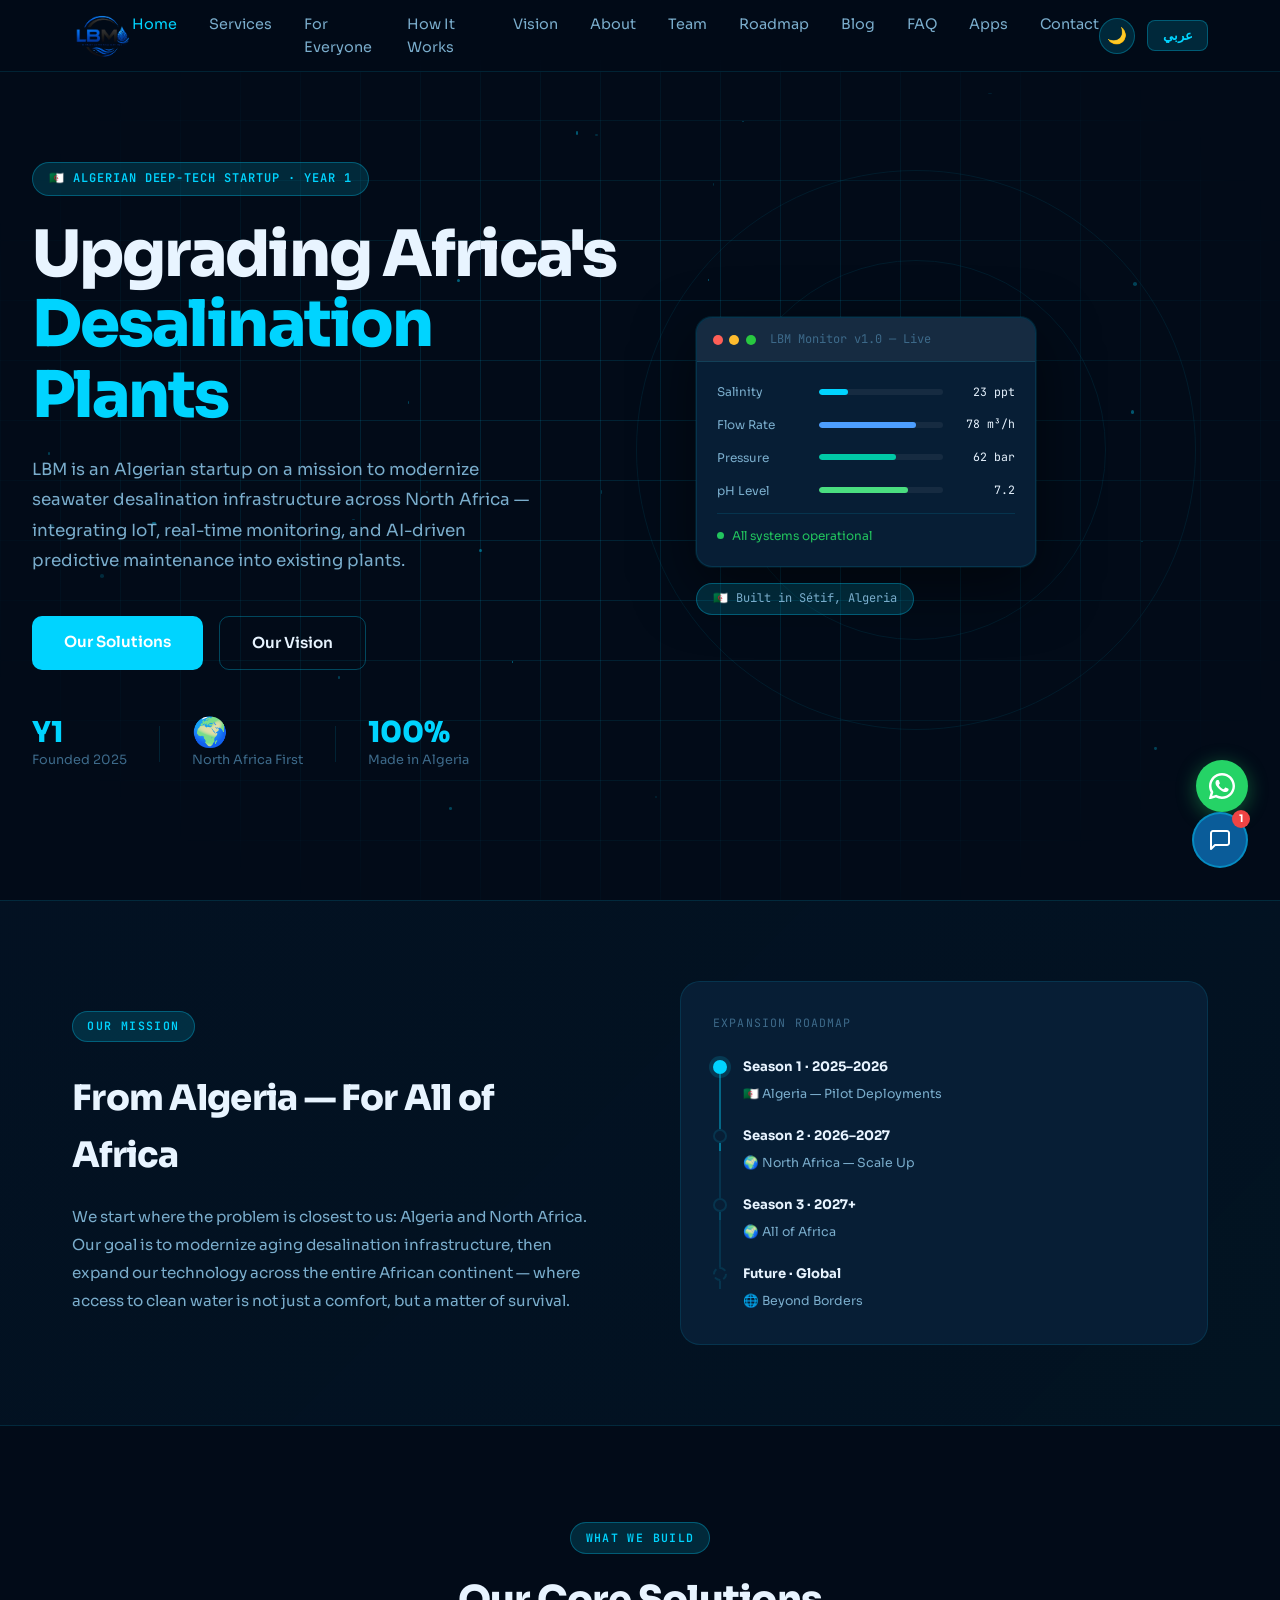
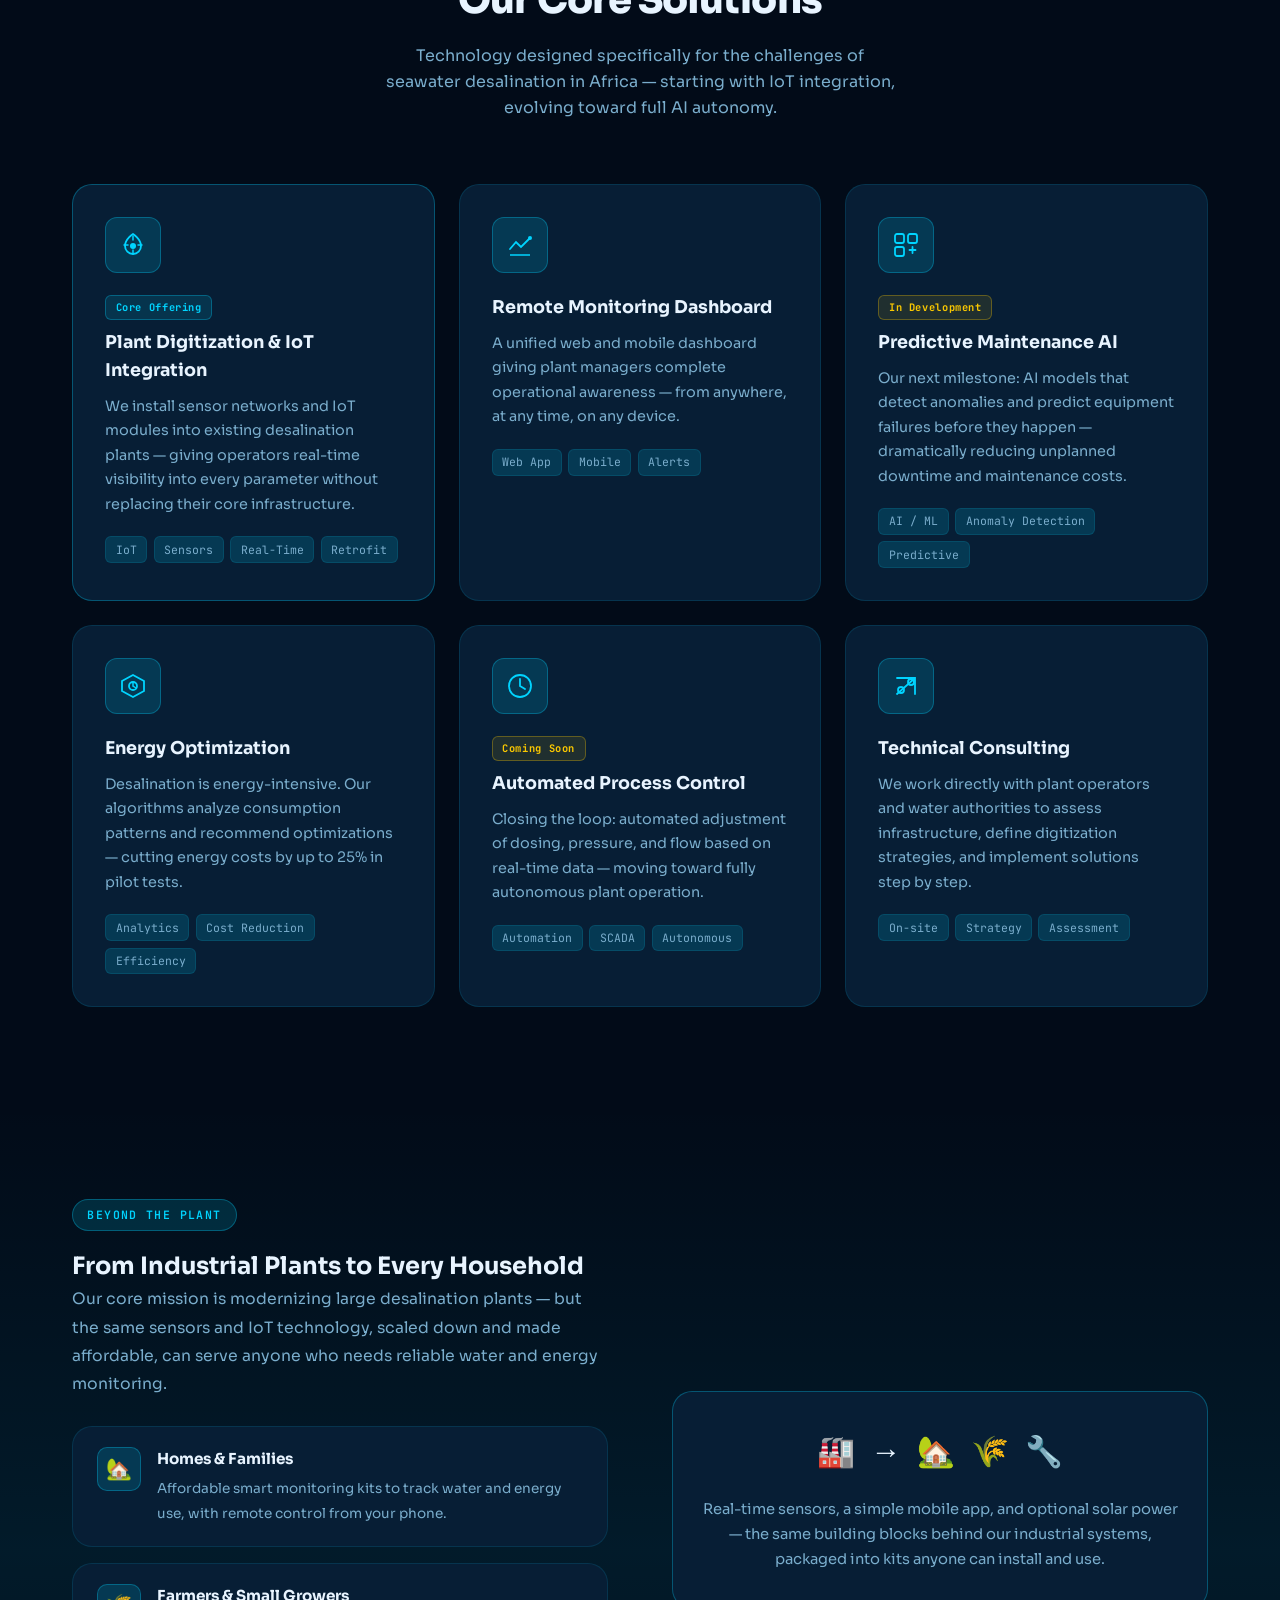
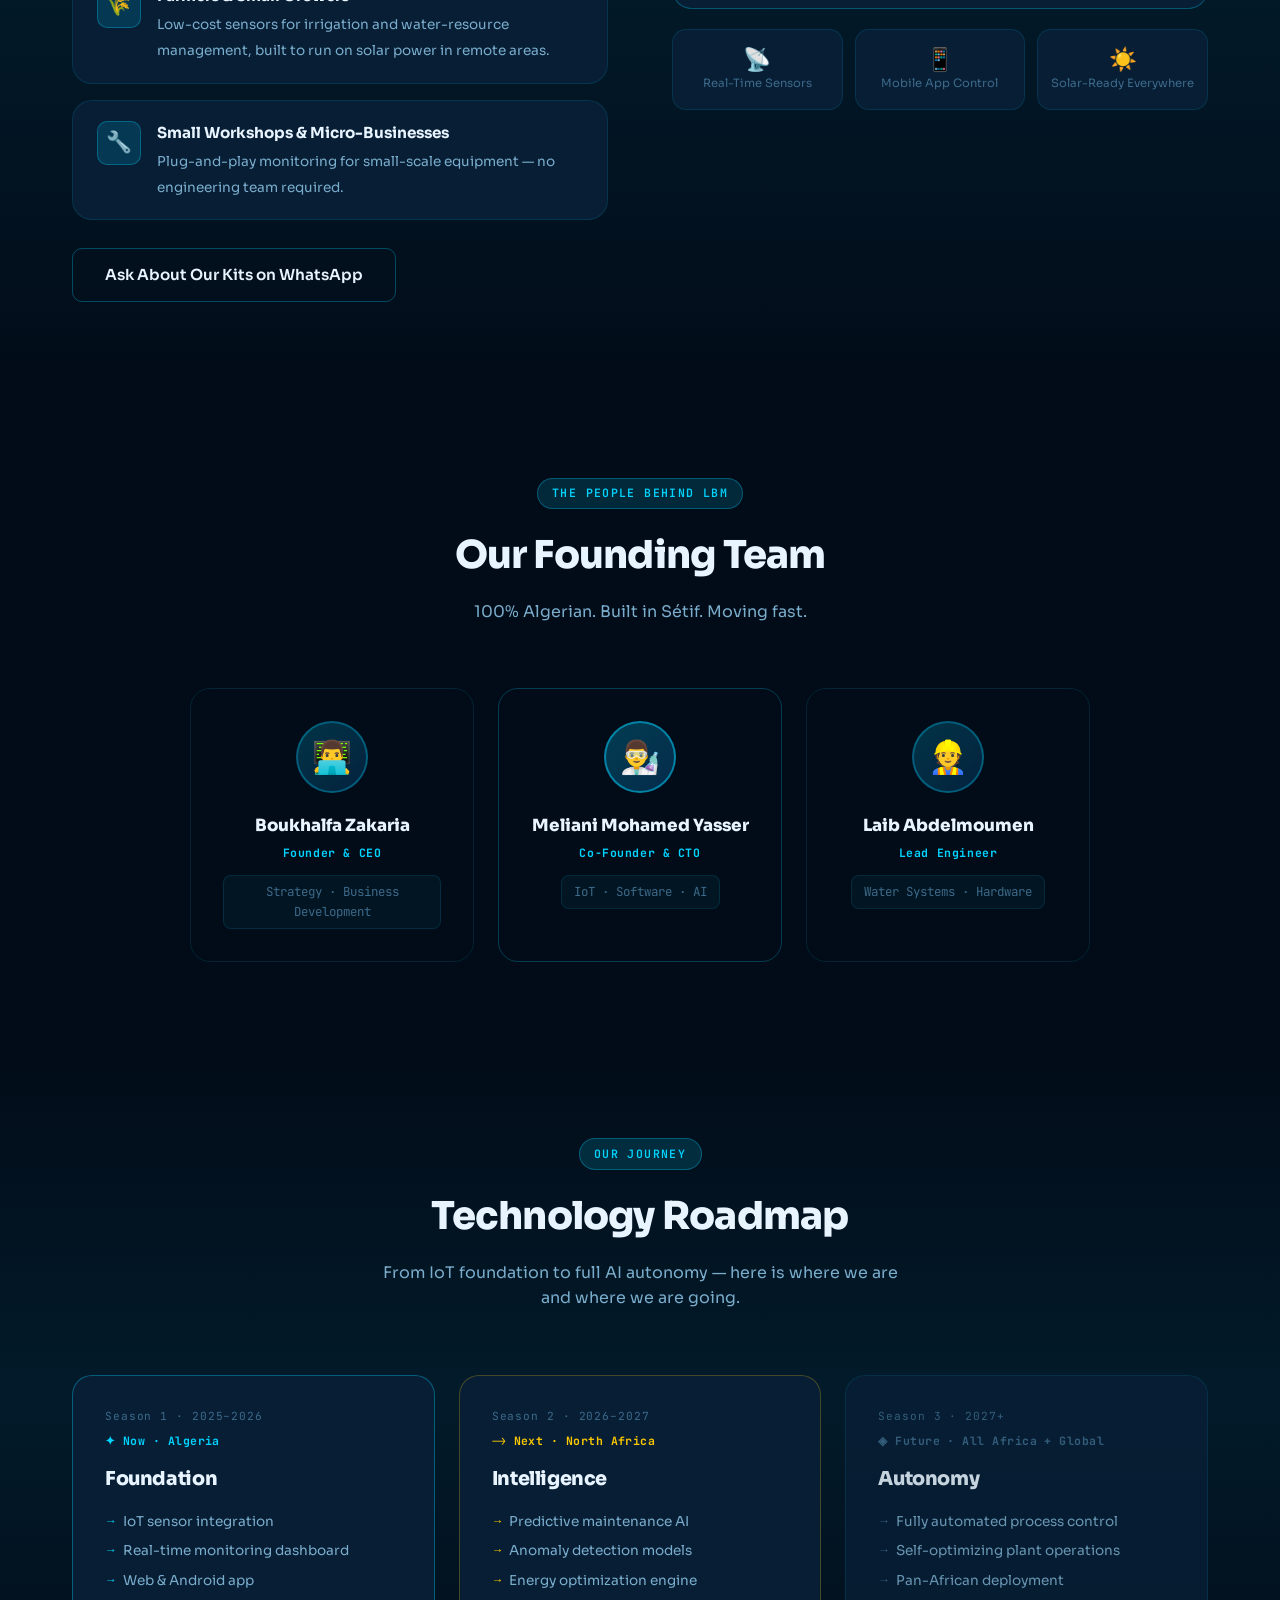
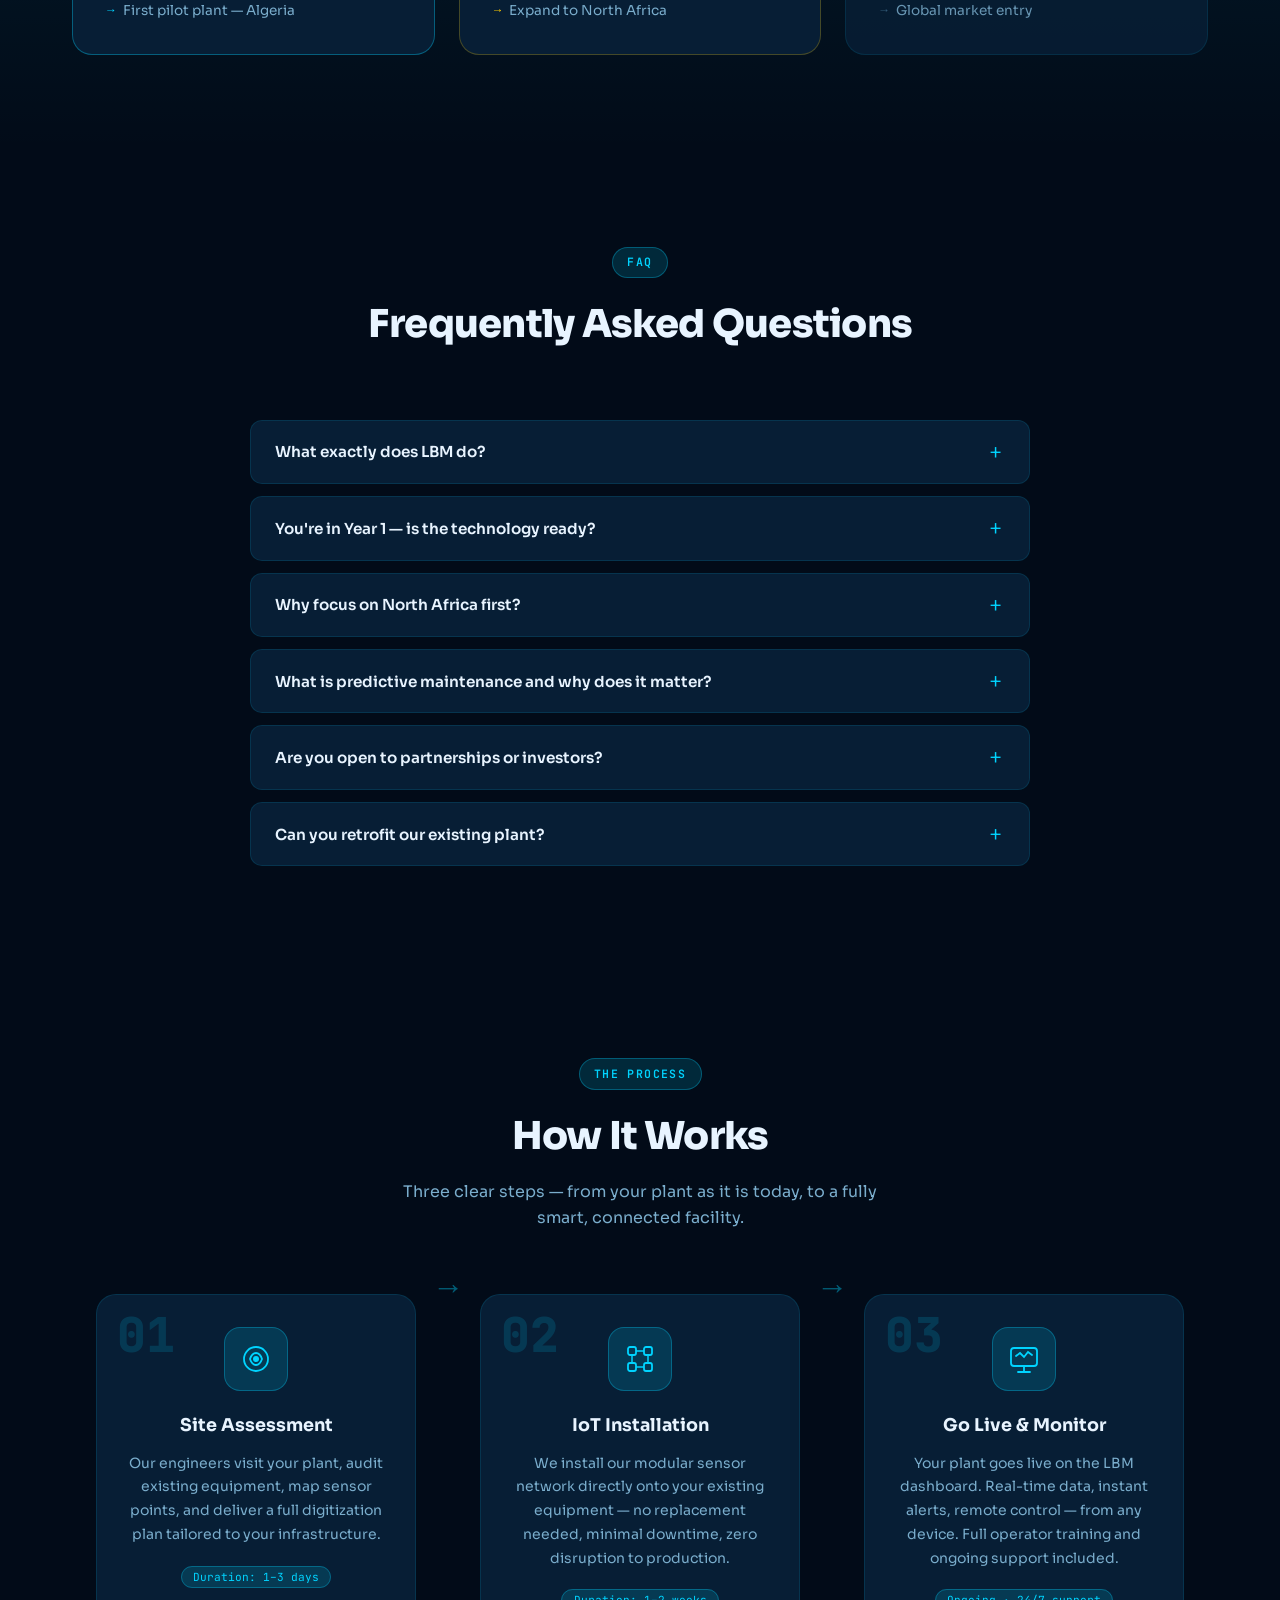
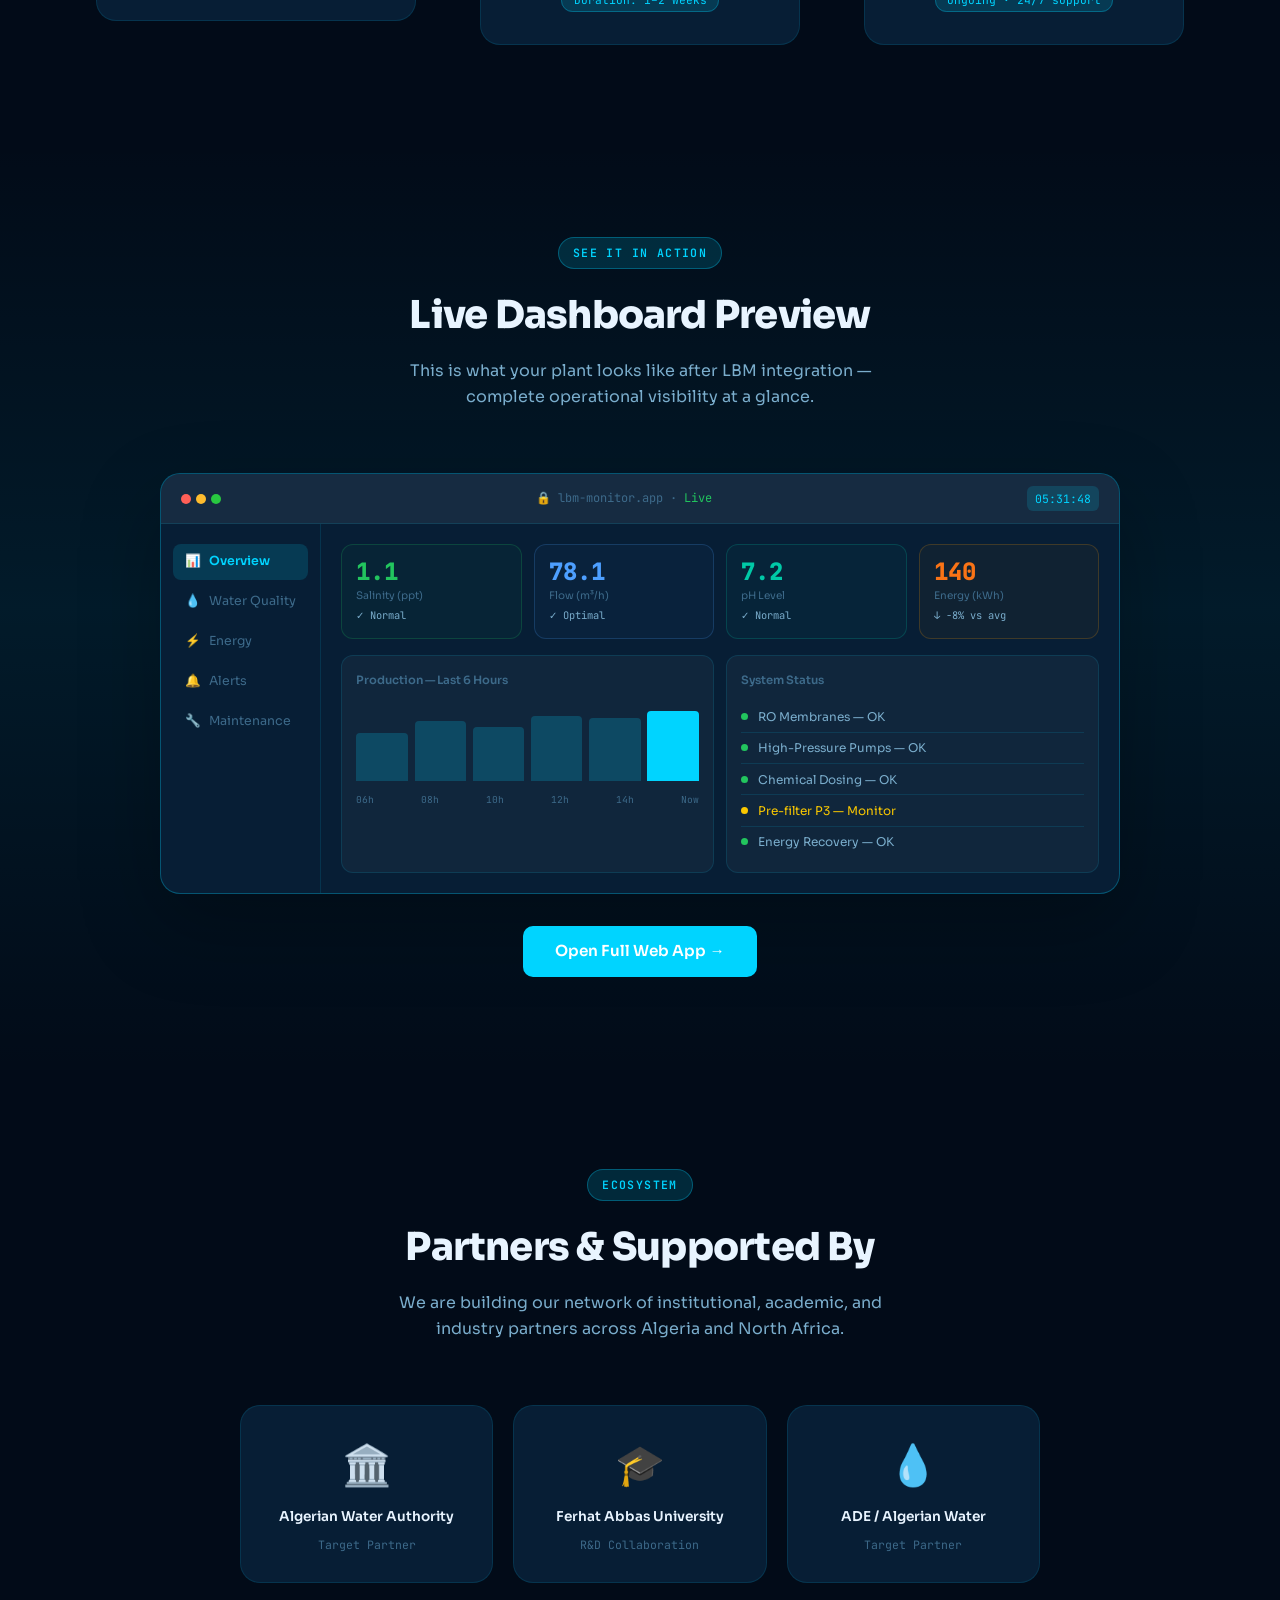
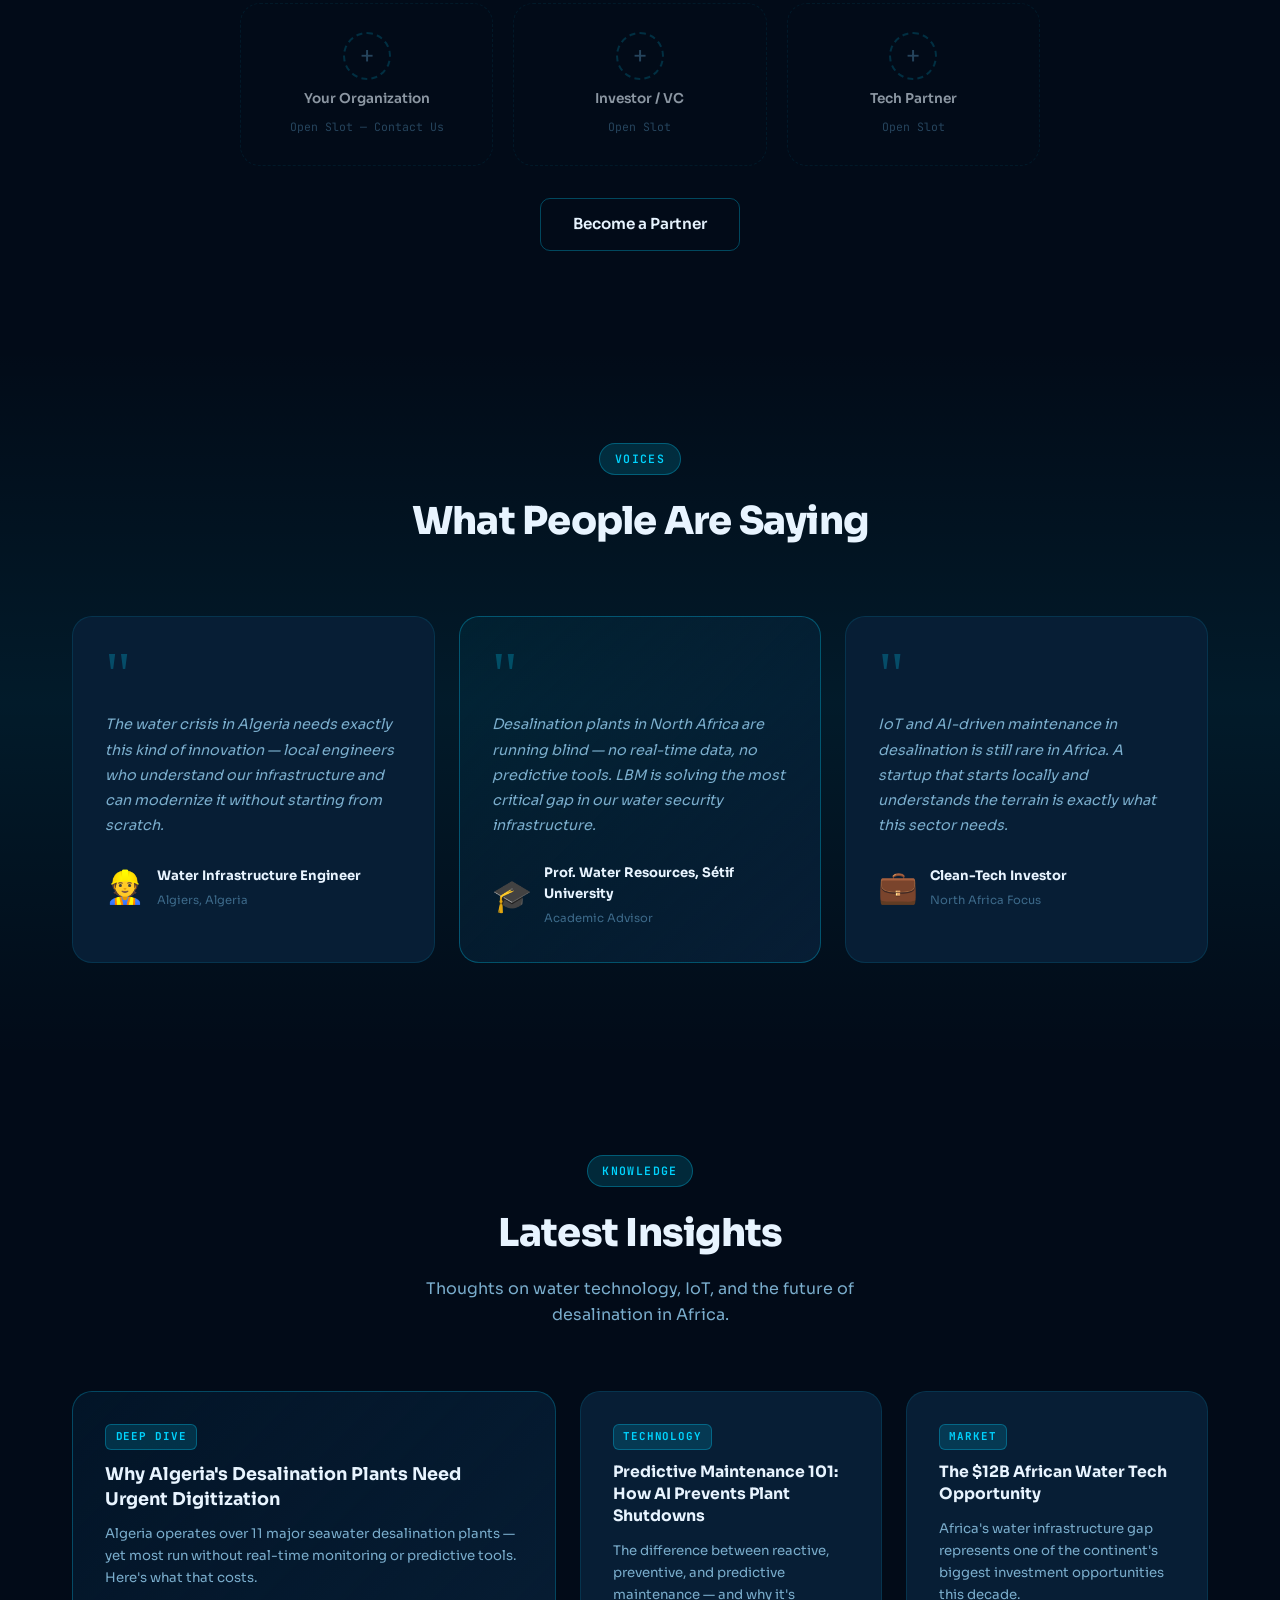
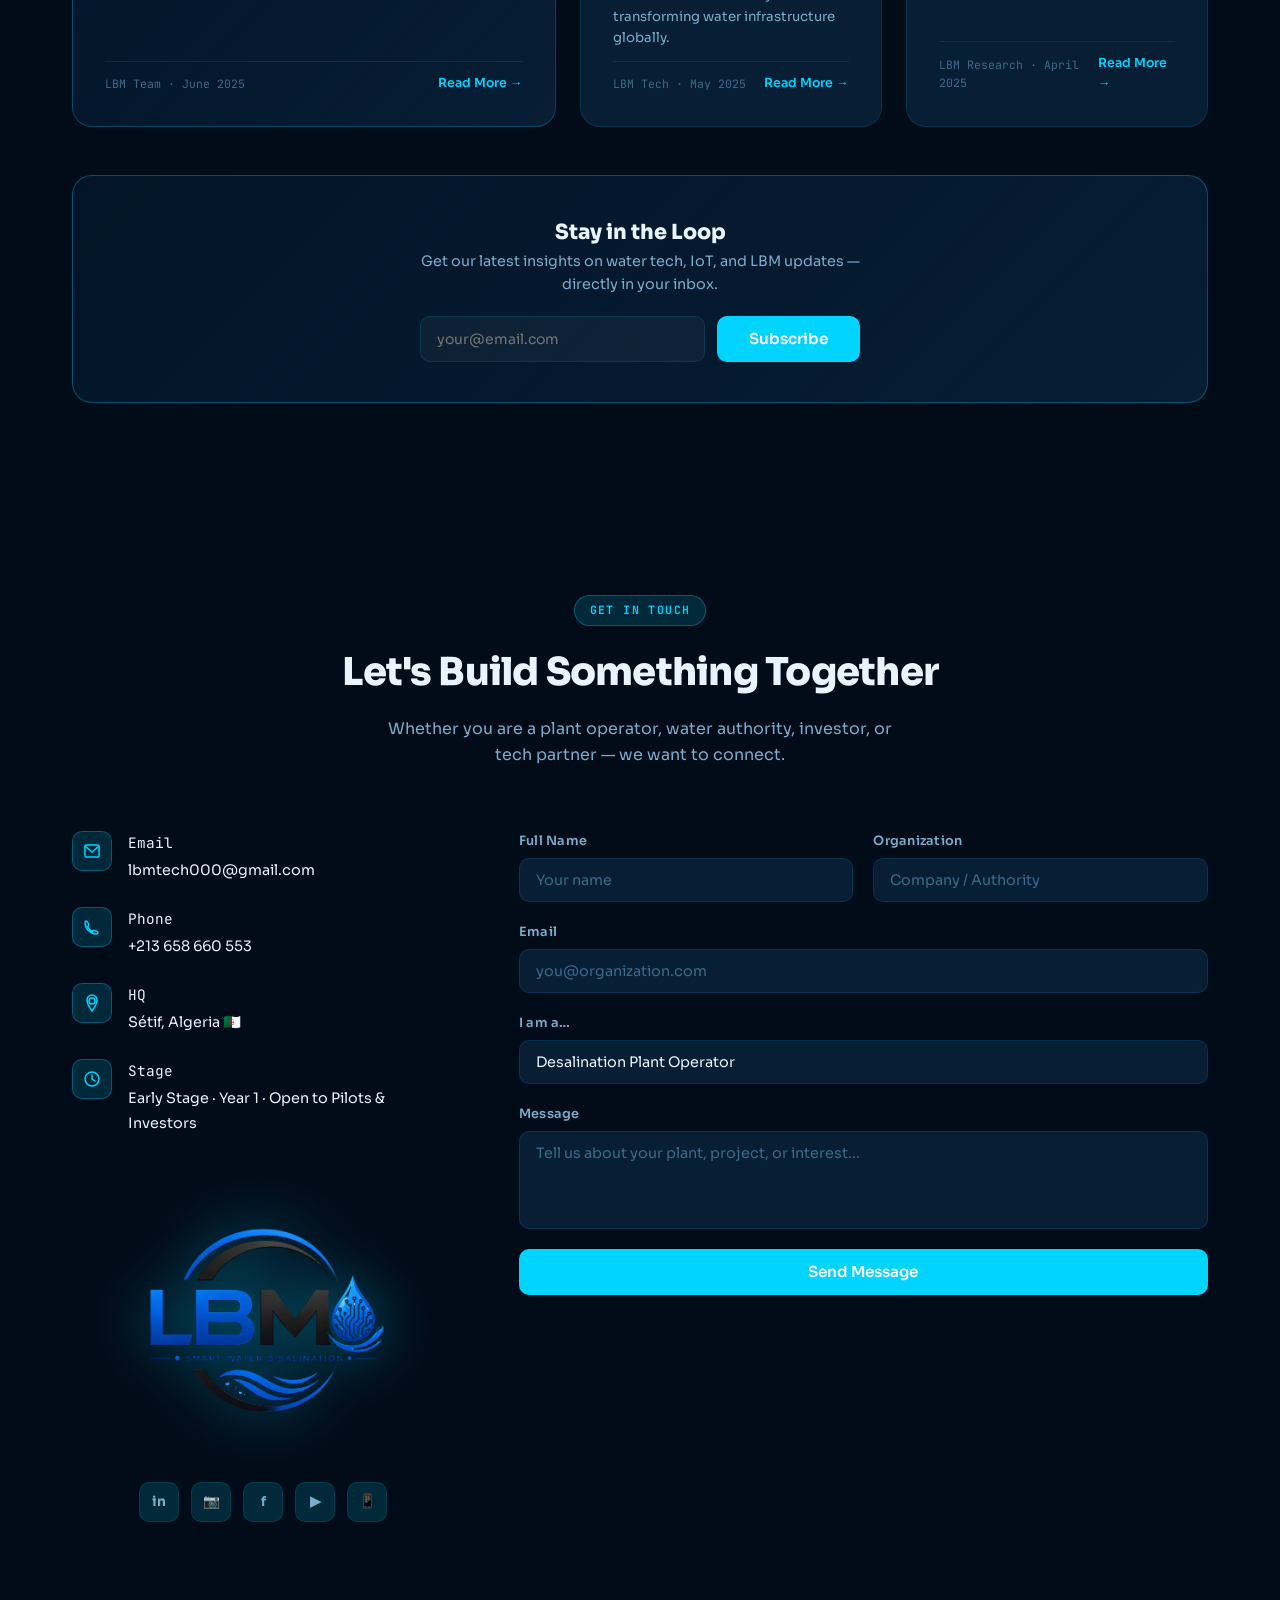
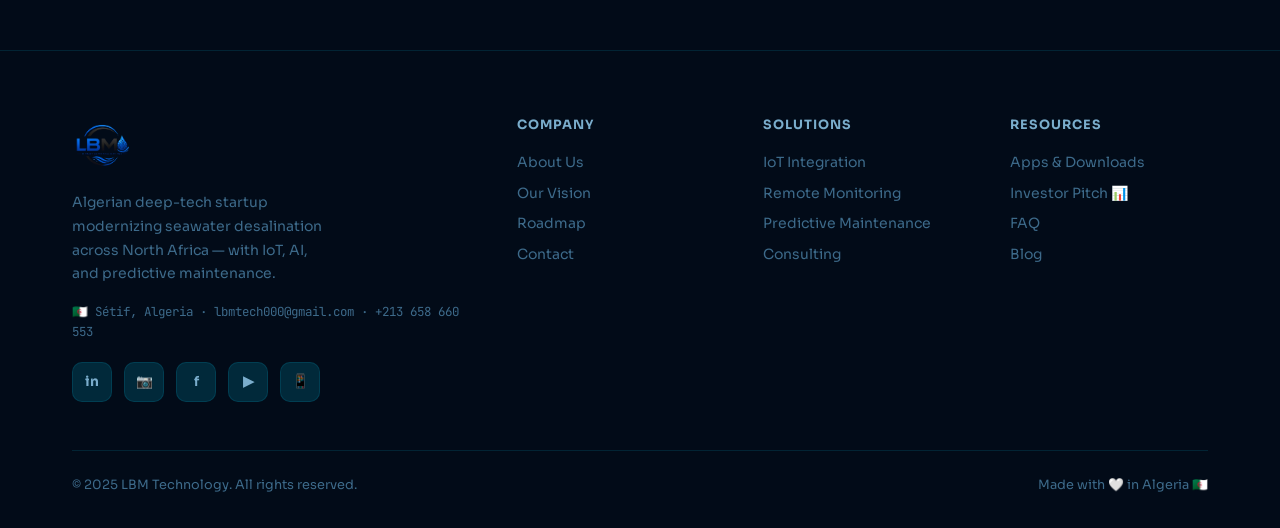
==== index.html @ e987ed6e "Add files via upload" ====
<!DOCTYPE html>
<html lang="en" dir="ltr">
<head>
  <meta charset="UTF-8">
  <meta name="viewport" content="width=device-width, initial-scale=1.0">
  <meta name="description" content="LBM — Algerian deep-tech startup modernizing seawater desalination plants across North Africa with IoT, AI and predictive maintenance technology.">
  <meta name="keywords" content="LBM, IoT, desalination, Algeria, startup, تحلية المياه, جزائر, إنترنت الأشياء, صيانة تنبؤية, أفريقيا الشمالية">
  <meta name="robots" content="index, follow">
  <meta property="og:title" content="LBM — Smart Desalination Technology · Algeria">
  <meta property="og:description" content="Algerian startup modernizing seawater desalination with IoT & AI. Targeting North Africa and beyond.">
  <meta property="og:type" content="website">
  <meta property="og:image" content="https://lbm-tech-website.netlify.app/logo_lbm.png">
  <meta property="og:image:width" content="1200">
  <meta property="og:image:height" content="630">
  <meta property="og:image:alt" content="LBM Smart Water Desalination Logo">
  <meta property="og:url" content="https://lbm-tech-website.netlify.app/">
  <meta property="og:site_name" content="LBM Technology">
  <meta name="twitter:card" content="summary_large_image">
  <meta name="twitter:title" content="LBM — Smart Desalination Technology · Algeria">
  <meta name="twitter:description" content="Algerian startup modernizing seawater desalination with IoT & AI. Targeting North Africa and beyond.">
  <meta name="twitter:image" content="https://lbm-tech-website.netlify.app/logo_lbm.png">
  <title>LBM — Smart Desalination · Made in Algeria 🇩🇿</title>
  <link rel="icon" type="image/png" href="logo_lbm.png">
  <link rel="shortcut icon" type="image/png" href="logo_lbm.png">
  <link rel="apple-touch-icon" href="logo_lbm.png">
  <link rel="preconnect" href="https://fonts.googleapis.com">
  <link rel="preconnect" href="https://fonts.gstatic.com" crossorigin>
  <link href="https://fonts.googleapis.com/css2?family=Sora:wght@300;400;600;700;800&family=Noto+Sans+Arabic:wght@300;400;600;700&family=JetBrains+Mono:wght@400;600&display=swap" rel="stylesheet">
  <link rel="stylesheet" href="style.css">
  <!-- Google Analytics — Replace G-XXXXXXXXXX with your real Measurement ID from analytics.google.com -->
  <script async src="https://www.googletagmanager.com/gtag/js?id=G-XXXXXXXXXX"></script>
  <script>
    window.dataLayer = window.dataLayer || [];
    function gtag(){dataLayer.push(arguments);}
    gtag('js', new Date());
    gtag('config', 'G-XXXXXXXXXX');
  </script>
</head>
<body>

<!-- NAVBAR -->
<nav class="navbar" id="navbar">
  <div class="nav-container">
    <a href="#home" class="nav-logo">
      <img src="logo_lbm.png" alt="LBM Logo" class="nav-logo-img">
    </a>
    <div class="nav-links" id="navLinks">
      <a href="#home"        data-en="Home"      data-ar="الرئيسية">Home</a>
      <a href="#services"   data-en="Services"   data-ar="خدماتنا">Services</a>
      <a href="#for-everyone" data-en="For Everyone" data-ar="للجميع">For Everyone</a>
      <a href="#how"        data-en="How It Works" data-ar="كيف نعمل">How It Works</a>
      <a href="#vision"     data-en="Vision"     data-ar="رؤيتنا">Vision</a>
      <a href="#about"      data-en="About"      data-ar="عنّا">About</a>
      <a href="#team"       data-en="Team"       data-ar="الفريق">Team</a>
      <a href="#roadmap"    data-en="Roadmap"    data-ar="خارطة الطريق">Roadmap</a>
      <a href="#blog"       data-en="Blog"       data-ar="المدونة">Blog</a>
      <a href="#faq"        data-en="FAQ"        data-ar="الأسئلة الشائعة">FAQ</a>
      <a href="downloads.html" data-en="Apps"   data-ar="التطبيقات">Apps</a>
      <a href="#contact"    data-en="Contact"    data-ar="تواصل معنا">Contact</a>
    </div>
    <div class="nav-actions">
      <button class="theme-toggle" id="themeToggle" onclick="toggleTheme()" aria-label="Toggle theme">🌙</button>
      <button class="lang-toggle"  id="langToggle"  onclick="toggleLang()">عربي</button>
      <button class="menu-btn"     id="menuBtn"     onclick="toggleMenu()">
        <span></span><span></span><span></span>
      </button>
    </div>
  </div>
</nav>

<!-- HERO -->
<section class="hero" id="home">
  <div class="hero-bg">
    <div class="grid-overlay"></div>
    <div class="water-rings">
      <div class="ring ring-1"></div>
      <div class="ring ring-2"></div>
      <div class="ring ring-3"></div>
    </div>
    <div class="particles" id="particles"></div>
  </div>

  <div class="hero-content">
    <div class="hero-badge" data-en="🇩🇿 Algerian Deep-Tech Startup · Year 1" data-ar="🇩🇿 ستارت آب جزائري عميق التقنية · السنة الأولى">🇩🇿 Algerian Deep-Tech Startup · Year 1</div>
    <h1 class="hero-title">
      <span class="line line-1" data-en="Upgrading Africa's" data-ar="نُحدِّث محطات">Upgrading Africa's</span>
      <span class="line line-2 accent" data-en="Desalination Plants" data-ar="تحلية المياه في أفريقيا">Desalination Plants</span>
    </h1>
    <p class="hero-desc"
       data-en="LBM is an Algerian startup on a mission to modernize seawater desalination infrastructure across North Africa — integrating IoT, real-time monitoring, and AI-driven predictive maintenance into existing plants."
       data-ar="LBM ستارت آب جزائري في مهمة تحديث محطات تحلية مياه البحر في شمال أفريقيا — بدمج إنترنت الأشياء والمراقبة الفورية والصيانة التنبؤية بالذكاء الاصطناعي في المحطات القائمة.">
      LBM is an Algerian startup on a mission to modernize seawater desalination infrastructure across North Africa — integrating IoT, real-time monitoring, and AI-driven predictive maintenance into existing plants.
    </p>
    <div class="hero-cta">
      <a href="#services"  class="btn btn-primary" data-en="Our Solutions"    data-ar="حلولنا">Our Solutions</a>
      <a href="#vision"    class="btn btn-outline"  data-en="Our Vision"       data-ar="رؤيتنا">Our Vision</a>
    </div>
    <div class="hero-stats">
      <div class="stat">
        <span class="stat-num">Y1</span>
        <span class="stat-label" data-en="Founded 2025" data-ar="تأسست 2025">Founded 2025</span>
      </div>
      <div class="stat-divider"></div>
      <div class="stat">
        <span class="stat-num">🌍</span>
        <span class="stat-label" data-en="North Africa First" data-ar="شمال أفريقيا أولاً">North Africa First</span>
      </div>
      <div class="stat-divider"></div>
      <div class="stat">
        <span class="stat-num">100%</span>
        <span class="stat-label" data-en="Made in Algeria" data-ar="صُنع في الجزائر">Made in Algeria</span>
      </div>
    </div>
  </div>

  <div class="hero-visual">
    <div class="device-frame">
      <div class="device-screen">
        <div class="screen-header">
          <span class="dot red"></span>
          <span class="dot yellow"></span>
          <span class="dot green"></span>
          <span class="screen-title">LBM Monitor v1.0 — Live</span>
        </div>
        <div class="screen-content">
          <div class="monitor-row">
            <div class="monitor-label" data-en="Salinity"   data-ar="الملوحة">Salinity</div>
            <div class="monitor-bar"><div class="bar-fill"       style="width:23%"></div></div>
            <div class="monitor-val">23 ppt</div>
          </div>
          <div class="monitor-row">
            <div class="monitor-label" data-en="Flow Rate"  data-ar="التدفق">Flow Rate</div>
            <div class="monitor-bar"><div class="bar-fill blue"  style="width:78%"></div></div>
            <div class="monitor-val">78 m³/h</div>
          </div>
          <div class="monitor-row">
            <div class="monitor-label" data-en="Pressure"   data-ar="الضغط">Pressure</div>
            <div class="monitor-bar"><div class="bar-fill teal"  style="width:62%"></div></div>
            <div class="monitor-val">62 bar</div>
          </div>
          <div class="monitor-row">
            <div class="monitor-label" data-en="pH Level"   data-ar="الحموضة">pH Level</div>
            <div class="monitor-bar"><div class="bar-fill green" style="width:72%"></div></div>
            <div class="monitor-val">7.2</div>
          </div>
          <div class="monitor-status">
            <span class="status-dot"></span>
            <span data-en="All systems operational" data-ar="جميع الأنظمة تعمل">All systems operational</span>
          </div>
        </div>
      </div>
    </div>
    <div class="hero-tag-dz">
      <span>🇩🇿</span>
      <span data-en="Built in Sétif, Algeria" data-ar="صُنع في سطيف، الجزائر">Built in Sétif, Algeria</span>
    </div>
  </div>
</section>

<!-- VISION BAND -->
<section class="vision-band" id="vision">
  <div class="container">
    <div class="vision-inner">
      <div class="vision-text">
        <span class="section-tag" data-en="Our Mission" data-ar="مهمتنا">Our Mission</span>
        <h2 data-en="From Algeria — For All of Africa" data-ar="من الجزائر — لكل أفريقيا">From Algeria — For All of Africa</h2>
        <p data-en="We start where the problem is closest to us: Algeria and North Africa. Our goal is to modernize aging desalination infrastructure, then expand our technology across the entire African continent — where access to clean water is not just a comfort, but a matter of survival." data-ar="نبدأ من حيث المشكلة أقرب إلينا: الجزائر وشمال أفريقيا. هدفنا تحديث البنية التحتية لمحطات التحلية المتقادمة، ثم توسيع تقنيتنا عبر القارة الأفريقية بأسرها — حيث الوصول إلى المياه النظيفة ليس رفاهية، بل مسألة بقاء.">
          We start where the problem is closest to us: Algeria and North Africa. Our goal is to modernize aging desalination infrastructure, then expand our technology across the entire African continent — where access to clean water is not just a comfort, but a matter of survival.
        </p>
      </div>
      <div class="vision-map">
        <div class="map-label" data-en="Expansion Roadmap" data-ar="خريطة التوسع">Expansion Roadmap</div>
        <div class="map-stages">
          <div class="map-stage active">
            <div class="ms-dot active-dot"></div>
            <div class="ms-line active-line"></div>
            <div class="ms-info">
              <strong data-en="Season 1 · 2025–2026" data-ar="الموسم 1 · 2025–2026">Season 1 · 2025–2026</strong>
              <span data-en="🇩🇿 Algeria — Pilot Deployments" data-ar="🇩🇿 الجزائر — النشر التجريبي">🇩🇿 Algeria — Pilot Deployments</span>
            </div>
          </div>
          <div class="map-stage">
            <div class="ms-dot"></div>
            <div class="ms-line"></div>
            <div class="ms-info">
              <strong data-en="Season 2 · 2026–2027" data-ar="الموسم 2 · 2026–2027">Season 2 · 2026–2027</strong>
              <span data-en="🌍 North Africa — Scale Up" data-ar="🌍 شمال أفريقيا — التوسع">🌍 North Africa — Scale Up</span>
            </div>
          </div>
          <div class="map-stage">
            <div class="ms-dot"></div>
            <div class="ms-line"></div>
            <div class="ms-info">
              <strong data-en="Season 3 · 2027+" data-ar="الموسم 3 · 2027+">Season 3 · 2027+</strong>
              <span data-en="🌍 All of Africa" data-ar="🌍 كل أفريقيا">🌍 All of Africa</span>
            </div>
          </div>
          <div class="map-stage last">
            <div class="ms-dot future"></div>
            <div class="ms-info">
              <strong data-en="Future · Global" data-ar="المستقبل · عالمياً">Future · Global</strong>
              <span data-en="🌐 Beyond Borders" data-ar="🌐 ما وراء الحدود">🌐 Beyond Borders</span>
            </div>
          </div>
        </div>
      </div>
    </div>
  </div>
</section>

<!-- SERVICES -->
<section class="services" id="services">
  <div class="container">
    <div class="section-header">
      <span class="section-tag" data-en="What We Build" data-ar="ما نبنيه">What We Build</span>
      <h2 data-en="Our Core Solutions" data-ar="حلولنا الأساسية">Our Core Solutions</h2>
      <p data-en="Technology designed specifically for the challenges of seawater desalination in Africa — starting with IoT integration, evolving toward full AI autonomy." data-ar="تقنية مصممة خصيصاً لتحديات تحلية مياه البحر في أفريقيا — تبدأ بتكامل IoT وتتطور نحو الاستقلالية الكاملة بالذكاء الاصطناعي.">
        Technology designed specifically for the challenges of seawater desalination in Africa — starting with IoT integration, evolving toward full AI autonomy.
      </p>
    </div>
    <div class="services-grid">

      <div class="service-card featured">
        <div class="service-icon">
          <svg width="28" height="28" viewBox="0 0 28 28" fill="none">
            <path d="M14 3C14 3 6 8 6 15C6 19.4183 9.58172 23 14 23C18.4183 23 22 19.4183 22 15C22 8 14 3 14 3Z" stroke="currentColor" stroke-width="1.8"/>
            <circle cx="14" cy="15" r="3" fill="currentColor"/>
            <path d="M5 14H9M19 14H23M14 5V9M14 19V23" stroke="currentColor" stroke-width="1.5" stroke-linecap="round"/>
          </svg>
        </div>
        <div class="service-badge-new" data-en="Core Offering" data-ar="الخدمة الأساسية">Core Offering</div>
        <h3 data-en="Plant Digitization & IoT Integration" data-ar="رقمنة المحطات وتكامل IoT">Plant Digitization & IoT Integration</h3>
        <p data-en="We install sensor networks and IoT modules into existing desalination plants — giving operators real-time visibility into every parameter without replacing their core infrastructure." data-ar="نثبّت شبكات استشعار ووحدات IoT في محطات التحلية القائمة — لمنح المشغلين رؤية فورية لكل معامل دون استبدال بنيتهم الأساسية.">
          We install sensor networks and IoT modules into existing desalination plants — giving operators real-time visibility into every parameter without replacing their core infrastructure.
        </p>
        <div class="service-tags"><span>IoT</span><span>Sensors</span><span>Real-Time</span><span>Retrofit</span></div>
      </div>

      <div class="service-card">
        <div class="service-icon">
          <svg width="28" height="28" viewBox="0 0 28 28" fill="none">
            <path d="M4 18L10 11L15 16L24 7" stroke="currentColor" stroke-width="1.8" stroke-linecap="round"/>
            <path d="M4 24H24" stroke="currentColor" stroke-width="1.5"/>
            <circle cx="24" cy="7" r="2" fill="currentColor"/>
          </svg>
        </div>
        <h3 data-en="Remote Monitoring Dashboard" data-ar="لوحة المراقبة عن بُعد">Remote Monitoring Dashboard</h3>
        <p data-en="A unified web and mobile dashboard giving plant managers complete operational awareness — from anywhere, at any time, on any device." data-ar="لوحة ويب وموبايل موحدة تمنح مديري المحطات وعياً تشغيلياً كاملاً — من أي مكان وفي أي وقت وعلى أي جهاز.">
          A unified web and mobile dashboard giving plant managers complete operational awareness — from anywhere, at any time, on any device.
        </p>
        <div class="service-tags"><span>Web App</span><span>Mobile</span><span>Alerts</span></div>
      </div>

      <div class="service-card">
        <div class="service-icon">
          <svg width="28" height="28" viewBox="0 0 28 28" fill="none">
            <rect x="3" y="3" width="9" height="9" rx="2" stroke="currentColor" stroke-width="1.8"/>
            <rect x="16" y="3" width="9" height="9" rx="2" stroke="currentColor" stroke-width="1.8"/>
            <rect x="3" y="16" width="9" height="9" rx="2" stroke="currentColor" stroke-width="1.8"/>
            <path d="M20.5 16V22M17.5 19H23.5" stroke="currentColor" stroke-width="1.8" stroke-linecap="round"/>
          </svg>
        </div>
        <div class="service-badge-soon" data-en="In Development" data-ar="قيد التطوير">In Development</div>
        <h3 data-en="Predictive Maintenance AI" data-ar="الصيانة التنبؤية بالذكاء الاصطناعي">Predictive Maintenance AI</h3>
        <p data-en="Our next milestone: AI models that detect anomalies and predict equipment failures before they happen — dramatically reducing unplanned downtime and maintenance costs." data-ar="إنجازنا القادم: نماذج ذكاء اصطناعي تكتشف الشذوذات وتتنبأ بأعطال المعدات قبل حدوثها — مما يقلل بشكل كبير من وقت التوقف غير المخطط وتكاليف الصيانة.">
          Our next milestone: AI models that detect anomalies and predict equipment failures before they happen — dramatically reducing unplanned downtime and maintenance costs.
        </p>
        <div class="service-tags"><span>AI / ML</span><span>Anomaly Detection</span><span>Predictive</span></div>
      </div>

      <div class="service-card">
        <div class="service-icon">
          <svg width="28" height="28" viewBox="0 0 28 28" fill="none">
            <path d="M14 3L25 9V19L14 25L3 19V9L14 3Z" stroke="currentColor" stroke-width="1.8"/>
            <circle cx="14" cy="14" r="4" stroke="currentColor" stroke-width="1.8"/>
            <path d="M14 10V14L17 16" stroke="currentColor" stroke-width="1.5" stroke-linecap="round"/>
          </svg>
        </div>
        <h3 data-en="Energy Optimization" data-ar="تحسين استهلاك الطاقة">Energy Optimization</h3>
        <p data-en="Desalination is energy-intensive. Our algorithms analyze consumption patterns and recommend optimizations — cutting energy costs by up to 25% in pilot tests." data-ar="التحلية عملية كثيفة الطاقة. تحلل خوارزمياتنا أنماط الاستهلاك وتوصي بالتحسينات — مما يقلل تكاليف الطاقة بنسبة تصل إلى 25% في الاختبارات التجريبية.">
          Desalination is energy-intensive. Our algorithms analyze consumption patterns and recommend optimizations — cutting energy costs by up to 25% in pilot tests.
        </p>
        <div class="service-tags"><span>Analytics</span><span>Cost Reduction</span><span>Efficiency</span></div>
      </div>

      <div class="service-card">
        <div class="service-icon">
          <svg width="28" height="28" viewBox="0 0 28 28" fill="none">
            <circle cx="14" cy="14" r="11" stroke="currentColor" stroke-width="1.8"/>
            <path d="M14 7V14L19 17" stroke="currentColor" stroke-width="1.8" stroke-linecap="round"/>
          </svg>
        </div>
        <div class="service-badge-soon" data-en="Coming Soon" data-ar="قريباً">Coming Soon</div>
        <h3 data-en="Automated Process Control" data-ar="التحكم الآلي في العمليات">Automated Process Control</h3>
        <p data-en="Closing the loop: automated adjustment of dosing, pressure, and flow parameters based on real-time sensor data — moving toward fully autonomous plant operation." data-ar="إغلاق الحلقة: الضبط الآلي لمعاملات الجرعات والضغط والتدفق بناءً على بيانات الاستشعار الفورية — نحو تشغيل مستقل بالكامل للمحطة.">
          Closing the loop: automated adjustment of dosing, pressure, and flow based on real-time data — moving toward fully autonomous plant operation.
        </p>
        <div class="service-tags"><span>Automation</span><span>SCADA</span><span>Autonomous</span></div>
      </div>

      <div class="service-card">
        <div class="service-icon">
          <svg width="28" height="28" viewBox="0 0 28 28" fill="none">
            <path d="M5 22L23 6M5 6H23V22" stroke="currentColor" stroke-width="1.8" stroke-linecap="round"/>
            <circle cx="9" cy="18" r="3" stroke="currentColor" stroke-width="1.8"/>
            <circle cx="19" cy="10" r="3" stroke="currentColor" stroke-width="1.8"/>
          </svg>
        </div>
        <h3 data-en="Technical Consulting" data-ar="الاستشارات التقنية">Technical Consulting</h3>
        <p data-en="We work directly with plant operators and water authorities to assess infrastructure, define digitization strategies, and implement solutions step by step." data-ar="نعمل مباشرة مع مشغلي المحطات وسلطات المياه لتقييم البنية التحتية وتحديد استراتيجيات الرقمنة وتنفيذ الحلول خطوة بخطوة.">
          We work directly with plant operators and water authorities to assess infrastructure, define digitization strategies, and implement solutions step by step.
        </p>
        <div class="service-tags"><span>On-site</span><span>Strategy</span><span>Assessment</span></div>
      </div>

    </div>
  </div>
</section>

<!-- FOR EVERYONE -->
<section class="for-everyone" id="for-everyone">
  <div class="container">
    <div class="fe-grid">
      <div class="fe-content">
        <span class="section-tag" data-en="Beyond the Plant" data-ar="ما وراء المحطة الصناعية">Beyond the Plant</span>
        <h2 data-en="From Industrial Plants to Every Household" data-ar="من المحطات الصناعية إلى كل بيت">From Industrial Plants to Every Household</h2>
        <p data-en="Our core mission is modernizing large desalination plants — but the same sensors and IoT technology, scaled down and made affordable, can serve anyone who needs reliable water and energy monitoring." data-ar="مهمتنا الأساسية هي تحديث محطات التحلية الكبرى — لكن نفس الحساسات وتقنيات إنترنت الأشياء، بحجم أصغر وبتكلفة مناسبة، يمكنها أن تخدم أي شخص يحتاج إلى مراقبة موثوقة للمياه والطاقة.">
          Our core mission is modernizing large desalination plants — but the same sensors and IoT technology, scaled down and made affordable, can serve anyone who needs reliable water and energy monitoring.
        </p>
        <div class="fe-tiers">
          <div class="fe-tier">
            <div class="fe-tier-icon">🏡</div>
            <div class="fe-tier-text">
              <strong data-en="Homes & Families" data-ar="المنازل والعائلات">Homes & Families</strong>
              <span data-en="Affordable smart monitoring kits to track water and energy use, with remote control from your phone." data-ar="عُلب مراقبة ذكية بأسعار مناسبة لتتبع استهلاك المياه والطاقة، مع تحكم عن بعد من هاتفك.">Affordable smart monitoring kits to track water and energy use, with remote control from your phone.</span>
            </div>
          </div>
          <div class="fe-tier">
            <div class="fe-tier-icon">🌾</div>
            <div class="fe-tier-text">
              <strong data-en="Farmers & Small Growers" data-ar="الفلاحون وأصحاب المزارع الصغيرة">Farmers & Small Growers</strong>
              <span data-en="Low-cost sensors for irrigation and water-resource management, built to run on solar power in remote areas." data-ar="حساسات منخفضة التكلفة لإدارة الري والموارد المائية، مصممة للعمل بالطاقة الشمسية في المناطق النائية.">Low-cost sensors for irrigation and water-resource management, built to run on solar power in remote areas.</span>
            </div>
          </div>
          <div class="fe-tier">
            <div class="fe-tier-icon">🔧</div>
            <div class="fe-tier-text">
              <strong data-en="Small Workshops & Micro-Businesses" data-ar="الورشات الصغيرة والأنشطة المصغّرة">Small Workshops & Micro-Businesses</strong>
              <span data-en="Plug-and-play monitoring for small-scale equipment — no engineering team required." data-ar="مراقبة جاهزة للاستخدام للمعدات الصغيرة — دون الحاجة إلى فريق هندسي.">Plug-and-play monitoring for small-scale equipment — no engineering team required.</span>
            </div>
          </div>
        </div>
        <a href="https://wa.me/213658660553?text=Hi%20LBM%2C%20I%27d%20like%20to%20know%20more%20about%20your%20kits%20for%20homes%2Ffarms%2Fworkshops" target="_blank" rel="noopener" class="btn btn-outline" data-en="Ask About Our Kits on WhatsApp" data-ar="استفسر عن العُلب عبر واتساب">Ask About Our Kits on WhatsApp</a>
      </div>
      <div class="fe-visual">
        <div class="fe-card-main">
          <div class="fe-card-icons">
            <span>🏭</span><span>→</span><span>🏡</span><span>🌾</span><span>🔧</span>
          </div>
          <p data-en="Real-time sensors, a simple mobile app, and optional solar power — the same building blocks behind our industrial systems, packaged into kits anyone can install and use." data-ar="حساسات تعمل في الوقت الحقيقي، تطبيق هاتف بسيط، وطاقة شمسية اختيارية — نفس المكونات الأساسية لأنظمتنا الصناعية، معبّأة في عُلب يمكن لأي شخص تركيبها واستخدامها.">
            Real-time sensors, a simple mobile app, and optional solar power — the same building blocks behind our industrial systems, packaged into kits anyone can install and use.
          </p>
        </div>
        <div class="fe-stats-row">
          <div class="fe-stat">
            <span>📡</span>
            <small data-en="Real-Time Sensors" data-ar="حساسات لحظية">Real-Time Sensors</small>
          </div>
          <div class="fe-stat">
            <span>📱</span>
            <small data-en="Mobile App Control" data-ar="تحكم عبر الهاتف">Mobile App Control</small>
          </div>
          <div class="fe-stat">
            <span>☀️</span>
            <small data-en="Solar-Ready Everywhere" data-ar="جاهز بالطاقة الشمسية">Solar-Ready Everywhere</small>
          </div>
        </div>
      </div>
    </div>
  </div>
</section>

<!-- ABOUT ->
<section class="about" id="about">
  <div class="container">
    <div class="about-grid">
      <div class="about-visual">
        <div class="about-card-main">
          <div class="about-icon-big">
            <svg width="80" height="80" viewBox="0 0 80 80" fill="none">
              <circle cx="40" cy="40" r="36" stroke="var(--cyan)" stroke-width="1.5" stroke-dasharray="8 4"/>
              <path d="M40 15C40 15 24 27 24 42C24 50.8366 31.1634 58 40 58C48.8366 58 56 50.8366 56 42C56 27 40 15 40 15Z" stroke="var(--cyan)" stroke-width="2" fill="none"/>
              <circle cx="40" cy="42" r="7" fill="var(--cyan)" opacity="0.15"/>
              <circle cx="40" cy="42" r="3.5" fill="var(--cyan)"/>
              <path d="M22 40H30M50 40H58M40 22V30M40 52V60" stroke="var(--cyan)" stroke-width="1.8" stroke-linecap="round"/>
            </svg>
          </div>
          <p class="about-card-text" data-en="🇩🇿 Born in Algeria. Built for Africa." data-ar="🇩🇿 وُلد في الجزائر. بُني لأفريقيا.">🇩🇿 Born in Algeria. Built for Africa.</p>
        </div>
        <div class="about-stats-grid">
          <div class="about-stat"><span>2025</span><small data-en="Year Founded" data-ar="سنة التأسيس">Year Founded</small></div>
          <div class="about-stat about-stat-focus">
            <span class="stat-flag">🇩🇿</span>
            <small data-en="Current Focus · 2025–2026" data-ar="التركيز الحالي · 2025–2026">Current Focus · 2025–2026</small>
          </div>
          <div class="about-stat">
            <span>3+</span>
            <small data-en="Target Plants in Algeria" data-ar="محطات مستهدفة في الجزائر">Target Plants in Algeria</small>
          </div>
          <div class="about-stat about-stat-future">
            <span class="stat-africa">🌍</span>
            <small data-en="Africa · Coming Seasons" data-ar="أفريقيا · في المواسم القادمة">Africa · Coming Seasons</small>
          </div>
        </div>
      </div>
      <div class="about-content">
        <span class="section-tag" data-en="Who We Are" data-ar="من نحن">Who We Are</span>
        <h2 data-en="Algeria First — Africa Next" data-ar="الجزائر أولاً — أفريقيا تالياً">Algeria First — Africa Next</h2>
        <p data-en="LBM was founded in 2025 in Sétif, Algeria. In our first season (2025–2026), our full focus is on Algeria: identifying target desalination plants, deploying our first IoT pilot, and proving our technology in the field." data-ar="تأسست LBM عام 2025 في سطيف، الجزائر. في موسمنا الأول (2025–2026) تركيزنا الكامل على الجزائر: تحديد محطات التحلية المستهدفة، ونشر أول مشروع IoT تجريبي، وإثبات تقنيتنا في الميدان.">
          LBM was founded in 2025 in Sétif, Algeria. In our first season (2025–2026), our full focus is on Algeria: identifying target desalination plants, deploying our first IoT pilot, and proving our technology in the field.
        </p>
        <p data-en="The African expansion — North Africa then the whole continent — comes in the next seasons, once our Algerian foundation is solid. We believe in doing one thing right before scaling everywhere." data-ar="التوسع الأفريقي — شمال أفريقيا ثم القارة كلها — يأتي في المواسم القادمة، بعد أن يكون أساسنا الجزائري راسخاً. نؤمن بإتقان شيء واحد قبل التوسع في كل مكان.">
          The African expansion — North Africa then the whole continent — comes in the next seasons, once our Algerian foundation is solid. We believe in doing one thing right before scaling everywhere.
        </p>
        <div class="about-features">
          <div class="feature-item">
            <div class="feature-check">✓</div>
            <span data-en="100% Algerian founding team" data-ar="فريق تأسيسي جزائري 100%">100% Algerian founding team</span>
          </div>
          <div class="feature-item">
            <div class="feature-check">✓</div>
            <span data-en="Deep expertise in IoT & water systems" data-ar="خبرة عميقة في IoT وأنظمة المياه">Deep expertise in IoT & water systems</span>
          </div>
          <div class="feature-item">
            <div class="feature-check">✓</div>
            <span data-en="Industry 4.0 approach to water infrastructure" data-ar="نهج الصناعة 4.0 في البنية التحتية للمياه">Industry 4.0 approach to water infrastructure</span>
          </div>
          <div class="feature-item">
            <div class="feature-check">✓</div>
            <span data-en="Aligned with UN SDG 6 — Clean Water for All" data-ar="متوافقون مع هدف الأمم المتحدة SDG 6 — مياه نظيفة للجميع">Aligned with UN SDG 6 — Clean Water for All</span>
          </div>
        </div>
        <a href="#contact" class="btn btn-primary" data-en="Partner With Us" data-ar="اشترك معنا">Partner With Us</a>
      </div>
    </div>
  </div>
</section>

<!-- TEAM -->
<section style="padding:5rem 0" id="team">
  <div class="container">
    <div class="section-header">
      <span class="section-tag" data-en="The People Behind LBM" data-ar="الفريق خلف LBM">The People Behind LBM</span>
      <h2 data-en="Our Founding Team" data-ar="فريقنا المؤسس">Our Founding Team</h2>
      <p data-en="100% Algerian. Built in Sétif. Moving fast." data-ar="جزائريون 100%. بُني في سطيف. نتحرك بسرعة.">100% Algerian. Built in Sétif. Moving fast.</p>
    </div>
    <div style="display:grid;grid-template-columns:repeat(auto-fit,minmax(260px,1fr));gap:1.5rem;max-width:900px;margin:0 auto">

      <!-- Boukhalfa Zakaria -->
      <div style="background:var(--blue-card);border:1px solid var(--border);border-radius:20px;padding:2rem;text-align:center;transition:all 0.3s" onmouseover="this.style.borderColor='rgba(0,212,255,0.4)';this.style.transform='translateY(-4px)'" onmouseout="this.style.borderColor='var(--border)';this.style.transform='none'">
        <div style="width:72px;height:72px;border-radius:50%;background:linear-gradient(135deg,rgba(0,212,255,0.2),rgba(10,92,153,0.3));border:2px solid rgba(0,212,255,0.3);display:flex;align-items:center;justify-content:center;font-size:2rem;margin:0 auto 1.25rem">👨‍💻</div>
        <h3 style="font-size:1.05rem;font-weight:800;margin-bottom:0.25rem">Boukhalfa Zakaria</h3>
        <div style="font-size:0.72rem;font-weight:700;color:var(--cyan);font-family:'JetBrains Mono',monospace;letter-spacing:0.05em;margin-bottom:0.75rem" data-en="Founder & CEO" data-ar="المؤسس والمدير التنفيذي">Founder & CEO</div>
        <div style="font-size:0.78rem;color:var(--text-muted);background:rgba(0,212,255,0.05);border:1px solid var(--border);border-radius:8px;padding:0.4rem 0.75rem;display:inline-block;font-family:'JetBrains Mono',monospace" data-en="Strategy · Business Development" data-ar="الاستراتيجية · تطوير الأعمال">Strategy · Business Development</div>
      </div>

      <!-- Meliani Mohamed Yasser -->
      <div style="background:var(--blue-card);border:1px solid rgba(0,212,255,0.25);border-radius:20px;padding:2rem;text-align:center;transition:all 0.3s;background:linear-gradient(135deg,rgba(10,92,153,0.2),var(--blue-card))" onmouseover="this.style.borderColor='rgba(0,212,255,0.5)';this.style.transform='translateY(-4px)'" onmouseout="this.style.borderColor='rgba(0,212,255,0.25)';this.style.transform='none'">
        <div style="width:72px;height:72px;border-radius:50%;background:linear-gradient(135deg,rgba(0,212,255,0.25),rgba(10,92,153,0.4));border:2px solid rgba(0,212,255,0.5);display:flex;align-items:center;justify-content:center;font-size:2rem;margin:0 auto 1.25rem">👨‍🔬</div>
        <h3 style="font-size:1.05rem;font-weight:800;margin-bottom:0.25rem">Meliani Mohamed Yasser</h3>
        <div style="font-size:0.72rem;font-weight:700;color:var(--cyan);font-family:'JetBrains Mono',monospace;letter-spacing:0.05em;margin-bottom:0.75rem" data-en="Co-Founder & CTO" data-ar="المؤسس المشارك والمدير التقني">Co-Founder & CTO</div>
        <div style="font-size:0.78rem;color:var(--text-muted);background:rgba(0,212,255,0.05);border:1px solid var(--border);border-radius:8px;padding:0.4rem 0.75rem;display:inline-block;font-family:'JetBrains Mono',monospace" data-en="IoT · Software · AI" data-ar="IoT · برمجيات · ذكاء اصطناعي">IoT · Software · AI</div>
      </div>

      <!-- Laib Abdelmoumen -->
      <div style="background:var(--blue-card);border:1px solid var(--border);border-radius:20px;padding:2rem;text-align:center;transition:all 0.3s" onmouseover="this.style.borderColor='rgba(0,212,255,0.4)';this.style.transform='translateY(-4px)'" onmouseout="this.style.borderColor='var(--border)';this.style.transform='none'">
        <div style="width:72px;height:72px;border-radius:50%;background:linear-gradient(135deg,rgba(0,212,255,0.2),rgba(10,92,153,0.3));border:2px solid rgba(0,212,255,0.3);display:flex;align-items:center;justify-content:center;font-size:2rem;margin:0 auto 1.25rem">👷</div>
        <h3 style="font-size:1.05rem;font-weight:800;margin-bottom:0.25rem">Laib Abdelmoumen</h3>
        <div style="font-size:0.72rem;font-weight:700;color:var(--cyan);font-family:'JetBrains Mono',monospace;letter-spacing:0.05em;margin-bottom:0.75rem" data-en="Lead Engineer" data-ar="المهندس الرئيسي">Lead Engineer</div>
        <div style="font-size:0.78rem;color:var(--text-muted);background:rgba(0,212,255,0.05);border:1px solid var(--border);border-radius:8px;padding:0.4rem 0.75rem;display:inline-block;font-family:'JetBrains Mono',monospace" data-en="Water Systems · Hardware" data-ar="أنظمة المياه · العتاد">Water Systems · Hardware</div>
      </div>

    </div>
  </div>
</section>

<!-- ROADMAP -->

<section class="roadmap-section" id="roadmap">
  <div class="container">
    <div class="section-header">
      <span class="section-tag" data-en="Our Journey" data-ar="مسيرتنا">Our Journey</span>
      <h2 data-en="Technology Roadmap" data-ar="خارطة طريق التكنولوجيا">Technology Roadmap</h2>
      <p data-en="From IoT foundation to full AI autonomy — here is where we are and where we are going." data-ar="من أساس IoT إلى الاستقلالية الكاملة بالذكاء الاصطناعي — ها هو موقفنا الحالي وإلى أين نتجه.">
        From IoT foundation to full AI autonomy — here is where we are and where we are going.
      </p>
    </div>
    <div class="roadmap-grid">

      <div class="rm-card rm-done">
        <div class="rm-phase" data-en="Season 1 · 2025–2026" data-ar="الموسم 1 · 2025–2026">Season 1 · 2025–2026</div>
        <div class="rm-status rm-status-now" data-en="✦ Now · Algeria" data-ar="✦ الآن · الجزائر">✦ Now · Algeria</div>
        <h3 data-en="Foundation" data-ar="الأساس">Foundation</h3>
        <ul>
          <li data-en="IoT sensor integration" data-ar="تكامل أجهزة الاستشعار IoT">IoT sensor integration</li>
          <li data-en="Real-time monitoring dashboard" data-ar="لوحة المراقبة الفورية">Real-time monitoring dashboard</li>
          <li data-en="Web & Android app" data-ar="تطبيق الويب والأندرويد">Web & Android app</li>
          <li data-en="First pilot plant — Algeria" data-ar="أول محطة تجريبية — الجزائر">First pilot plant — Algeria</li>
        </ul>
      </div>

      <div class="rm-card rm-next">
        <div class="rm-phase" data-en="Season 2 · 2026–2027" data-ar="الموسم 2 · 2026–2027">Season 2 · 2026–2027</div>
        <div class="rm-status rm-status-next" data-en="⟶ Next · North Africa" data-ar="⟶ التالي · شمال أفريقيا">⟶ Next · North Africa</div>
        <h3 data-en="Intelligence" data-ar="الذكاء">Intelligence</h3>
        <ul>
          <li data-en="Predictive maintenance AI" data-ar="صيانة تنبؤية بالذكاء الاصطناعي">Predictive maintenance AI</li>
          <li data-en="Anomaly detection models" data-ar="نماذج كشف الشذوذات">Anomaly detection models</li>
          <li data-en="Energy optimization engine" data-ar="محرك تحسين الطاقة">Energy optimization engine</li>
          <li data-en="Expand to North Africa" data-ar="التوسع في شمال أفريقيا">Expand to North Africa</li>
        </ul>
      </div>

      <div class="rm-card rm-future">
        <div class="rm-phase" data-en="Season 3 · 2027+" data-ar="الموسم 3 · 2027+">Season 3 · 2027+</div>
        <div class="rm-status rm-status-future" data-en="◈ Future · All Africa + Global" data-ar="◈ المستقبل · كل أفريقيا + عالمياً">◈ Future · All Africa + Global</div>
        <h3 data-en="Autonomy" data-ar="الاستقلالية">Autonomy</h3>
        <ul>
          <li data-en="Fully automated process control" data-ar="تحكم آلي كامل في العمليات">Fully automated process control</li>
          <li data-en="Self-optimizing plant operations" data-ar="عمليات محطة تحسينية ذاتية">Self-optimizing plant operations</li>
          <li data-en="Pan-African deployment" data-ar="نشر على نطاق أفريقيا كلها">Pan-African deployment</li>
          <li data-en="Global market entry" data-ar="الدخول إلى السوق العالمية">Global market entry</li>
        </ul>
      </div>

    </div>
  </div>
</section>

<!-- FAQ -->
<section class="faq" id="faq">
  <div class="container">
    <div class="section-header">
      <span class="section-tag" data-en="FAQ" data-ar="الأسئلة الشائعة">FAQ</span>
      <h2 data-en="Frequently Asked Questions" data-ar="الأسئلة الأكثر شيوعاً">Frequently Asked Questions</h2>
    </div>
    <div class="faq-list">

      <div class="faq-item">
        <button class="faq-question" onclick="toggleFaq(this)">
          <span data-en="What exactly does LBM do?" data-ar="ماذا تفعل LBM تحديداً؟">What exactly does LBM do?</span>
          <span class="faq-icon">+</span>
        </button>
        <div class="faq-answer">
          <p data-en="LBM is a technology startup — not a desalination company. We don't build new plants; we modernize existing ones. We install IoT sensor systems, connect them to our monitoring platform, and progressively add AI features like predictive maintenance and energy optimization. Think of us as the 'brain upgrade' for aging desalination infrastructure." data-ar="LBM ستارت آب تكنولوجي — وليست شركة تحلية مياه. نحن لا نبني محطات جديدة؛ بل نُحدِّث القائمة منها. نثبّت أنظمة استشعار IoT ونربطها بمنصة مراقبتنا ونضيف تدريجياً ميزات الذكاء الاصطناعي كالصيانة التنبؤية وتحسين الطاقة. فكر فينا بوصفنا 'ترقية الدماغ' للبنية التحتية المتقادمة لمحطات التحلية.">
            LBM is a technology startup — not a desalination company. We don't build new plants; we modernize existing ones. We install IoT sensor systems, connect them to our monitoring platform, and progressively add AI features like predictive maintenance and energy optimization.
          </p>
        </div>
      </div>

      <div class="faq-item">
        <button class="faq-question" onclick="toggleFaq(this)">
          <span data-en="You're in Year 1 — is the technology ready?" data-ar="أنتم في السنة الأولى — هل التكنولوجيا جاهزة؟">You're in Year 1 — is the technology ready?</span>
          <span class="faq-icon">+</span>
        </button>
        <div class="faq-answer">
          <p data-en="Our core IoT platform and monitoring dashboard are operational — you can visit our live web app. We are currently in the pilot deployment phase, working with our first partner plant in Algeria. Predictive maintenance AI is in active development for 2026. We are transparent about where we are: early stage, but technically solid and moving fast." data-ar="منصة IoT الأساسية ولوحة المراقبة لدينا تعملان — يمكنك زيارة تطبيق الويب المباشر. نحن حالياً في مرحلة النشر التجريبي ونعمل مع أول محطة شريكة لنا في الجزائر. صيانة الذكاء الاصطناعي التنبؤية قيد التطوير النشط لعام 2026. نحن شفافون بشأن موقفنا: مرحلة مبكرة، لكن متينة تقنياً وتتقدم بسرعة.">
            Our core IoT platform and monitoring dashboard are operational. We are currently in pilot deployment with our first partner plant in Algeria. Predictive maintenance AI is in active development for 2026. We are early stage, but technically solid and moving fast.
          </p>
        </div>
      </div>

      <div class="faq-item">
        <button class="faq-question" onclick="toggleFaq(this)">
          <span data-en="Why focus on North Africa first?" data-ar="لماذا التركيز على شمال أفريقيا أولاً؟">Why focus on North Africa first?</span>
          <span class="faq-icon">+</span>
        </button>
        <div class="faq-answer">
          <p data-en="North Africa has one of the highest concentrations of seawater desalination capacity in Africa, and much of that infrastructure is aging and unmonitored. Algeria alone has over 11 major desalination plants. We know this market, we understand its technical and regulatory landscape, and we are embedded in it. That proximity is our biggest competitive advantage." data-ar="شمال أفريقيا لديها واحدة من أعلى تركيزات طاقة تحلية مياه البحر في أفريقيا، وكثير من تلك البنية التحتية متقادمة وغير مراقبة. الجزائر وحدها لديها أكثر من 11 محطة تحلية كبرى. نعرف هذا السوق، ونفهم مشهده التقني والتنظيمي، ونحن منغمسون فيه. تلك القرب هي ميزتنا التنافسية الأكبر.">
            North Africa has one of the highest concentrations of seawater desalination capacity in Africa, and much of that infrastructure is aging and unmonitored. Algeria alone has over 11 major desalination plants. We know this market and we are embedded in it — that proximity is our biggest competitive advantage.
          </p>
        </div>
      </div>

      <div class="faq-item">
        <button class="faq-question" onclick="toggleFaq(this)">
          <span data-en="What is predictive maintenance and why does it matter?" data-ar="ما هي الصيانة التنبؤية ولماذا تهم؟">What is predictive maintenance and why does it matter?</span>
          <span class="faq-icon">+</span>
        </button>
        <div class="faq-answer">
          <p data-en="Traditional maintenance is either reactive (fix it when it breaks) or scheduled (service it every X months). Predictive maintenance uses AI to analyze sensor data continuously — detecting subtle anomalies that signal an upcoming failure, days or weeks before it happens. For a desalination plant, an unplanned shutdown can mean thousands of people without water. Our AI prevents that." data-ar="الصيانة التقليدية إما تفاعلية (إصلاح ما ينكسر) أو مجدولة (صيانة كل X أشهر). تستخدم الصيانة التنبؤية الذكاء الاصطناعي لتحليل بيانات الاستشعار باستمرار — لاكتشاف الشذوذات الخفية التي تشير إلى عطل قادم، قبل أيام أو أسابيع من حدوثه. بالنسبة لمحطة تحلية، يمكن أن يعني التوقف غير المخطط آلاف الأشخاص بدون ماء. ذكاؤنا الاصطناعي يمنع ذلك.">
            Traditional maintenance is either reactive or scheduled. Predictive maintenance uses AI to analyze sensor data and detect subtle anomalies that signal an upcoming failure — days or weeks before it happens. For a desalination plant, an unplanned shutdown can mean thousands of people without water. Our AI prevents that.
          </p>
        </div>
      </div>

      <div class="faq-item">
        <button class="faq-question" onclick="toggleFaq(this)">
          <span data-en="Are you open to partnerships or investors?" data-ar="هل أنتم منفتحون على الشراكات أو المستثمرين؟">Are you open to partnerships or investors?</span>
          <span class="faq-icon">+</span>
        </button>
        <div class="faq-answer">
          <p data-en="Absolutely. We are actively seeking pilot partnership agreements with desalination plant operators across Algeria and North Africa, as well as strategic investors who believe in the future of water tech in Africa. If you are a plant operator, water authority, technology partner, or investor — we want to hear from you." data-ar="بالتأكيد. نسعى بنشاط إلى اتفاقيات شراكة تجريبية مع مشغلي محطات التحلية في الجزائر وشمال أفريقيا، فضلاً عن المستثمرين الاستراتيجيين المؤمنين بمستقبل تكنولوجيا المياه في أفريقيا. إذا كنت مشغل محطة أو سلطة مياه أو شريكاً تقنياً أو مستثمراً — نريد سماعك.">
            Absolutely. We are actively seeking pilot partnership agreements with desalination plant operators across Algeria and North Africa, as well as strategic investors who believe in the future of water tech in Africa. If you are a plant operator, water authority, or investor — we want to hear from you.
          </p>
        </div>
      </div>

      <div class="faq-item">
        <button class="faq-question" onclick="toggleFaq(this)">
          <span data-en="Can you retrofit our existing plant?" data-ar="هل يمكنكم تحديث محطتنا الحالية؟">Can you retrofit our existing plant?</span>
          <span class="faq-icon">+</span>
        </button>
        <div class="faq-answer">
          <p data-en="Yes — that is our core business. Our modular IoT systems are designed to integrate with any existing desalination plant regardless of manufacturer, age, or technology type (RO, MED, MSF). We conduct a site assessment first, then design a custom integration plan with minimal disruption to ongoing operations." data-ar="نعم — هذا هو عملنا الأساسي. أنظمة IoT المعيارية لدينا مصممة للتكامل مع أي محطة تحلية قائمة بغض النظر عن الشركة المصنعة أو العمر أو نوع التقنية (RO, MED, MSF). نجري أولاً تقييماً ميدانياً ثم نصمم خطة تكامل مخصصة مع الحد الأدنى من الاضطراب للعمليات الجارية.">
            Yes — that is our core business. Our modular IoT systems are designed to integrate with any existing desalination plant regardless of manufacturer, age, or technology type (RO, MED, MSF). We start with a site assessment, then design a custom plan with minimal disruption.
          </p>
        </div>
      </div>

    </div>
  </div>
</section>

<!-- HOW IT WORKS -->
<section class="how-section" id="how">
  <div class="container">
    <div class="section-header">
      <span class="section-tag" data-en="The Process" data-ar="العملية">The Process</span>
      <h2 data-en="How It Works" data-ar="كيف نعمل">How It Works</h2>
      <p data-en="Three clear steps — from your plant as it is today, to a fully smart, connected facility." data-ar="ثلاث خطوات واضحة — من محطتك كما هي اليوم، إلى منشأة ذكية ومتصلة بالكامل.">Three clear steps — from your plant as it is today, to a fully smart, connected facility.</p>
    </div>
    <div class="how-grid">
      <div class="how-card">
        <div class="how-number">01</div>
        <div class="how-icon">
          <svg width="32" height="32" viewBox="0 0 32 32" fill="none">
            <circle cx="16" cy="16" r="12" stroke="currentColor" stroke-width="1.8"/>
            <path d="M10 16C10 16 12 10 16 10C20 10 22 16 22 16C22 16 20 22 16 22C12 22 10 16 10 16Z" stroke="currentColor" stroke-width="1.8"/>
            <circle cx="16" cy="16" r="3" fill="currentColor"/>
          </svg>
        </div>
        <h3 data-en="Site Assessment" data-ar="التقييم الميداني">Site Assessment</h3>
        <p data-en="Our engineers visit your plant, audit existing equipment, map sensor installation points, and deliver a full digitization plan tailored to your infrastructure." data-ar="يزور مهندسونا محطتك، ويراجعون المعدات القائمة، ويحددون نقاط تثبيت أجهزة الاستشعار، ويقدمون خطة رقمنة كاملة مصممة لبنيتك التحتية.">Our engineers visit your plant, audit existing equipment, map sensor points, and deliver a full digitization plan tailored to your infrastructure.</p>
        <div class="how-duration"><span data-en="Duration: 1–3 days" data-ar="المدة: 1–3 أيام">Duration: 1–3 days</span></div>
      </div>
      <div class="how-arrow">→</div>
      <div class="how-card">
        <div class="how-number">02</div>
        <div class="how-icon">
          <svg width="32" height="32" viewBox="0 0 32 32" fill="none">
            <rect x="4" y="4" width="8" height="8" rx="2" stroke="currentColor" stroke-width="1.8"/>
            <rect x="20" y="4" width="8" height="8" rx="2" stroke="currentColor" stroke-width="1.8"/>
            <rect x="4" y="20" width="8" height="8" rx="2" stroke="currentColor" stroke-width="1.8"/>
            <rect x="20" y="20" width="8" height="8" rx="2" stroke="currentColor" stroke-width="1.8"/>
            <path d="M12 8H20M8 12V20M24 12V20M12 24H20" stroke="currentColor" stroke-width="1.5"/>
          </svg>
        </div>
        <h3 data-en="IoT Installation" data-ar="تثبيت أجهزة الاستشعار">IoT Installation</h3>
        <p data-en="We install our modular sensor network and IoT edge devices directly onto your existing equipment — no replacement needed, minimal downtime, zero disruption to water production." data-ar="نثبّت شبكة الاستشعار المعيارية وأجهزة IoT الطرفية مباشرة على معداتك القائمة — دون استبدال، وتوقف ضئيل، وصفر اضطراب لإنتاج المياه.">We install our modular sensor network directly onto your existing equipment — no replacement needed, minimal downtime, zero disruption to production.</p>
        <div class="how-duration"><span data-en="Duration: 1–2 weeks" data-ar="المدة: 1–2 أسبوع">Duration: 1–2 weeks</span></div>
      </div>
      <div class="how-arrow">→</div>
      <div class="how-card">
        <div class="how-number">03</div>
        <div class="how-icon">
          <svg width="32" height="32" viewBox="0 0 32 32" fill="none">
            <rect x="3" y="5" width="26" height="18" rx="3" stroke="currentColor" stroke-width="1.8"/>
            <path d="M10 29H22M16 23V29" stroke="currentColor" stroke-width="1.8" stroke-linecap="round"/>
            <path d="M8 13L12 10L16 14L20 9L24 12" stroke="currentColor" stroke-width="1.8" stroke-linecap="round"/>
          </svg>
        </div>
        <h3 data-en="Go Live & Monitor" data-ar="الإطلاق والمراقبة">Go Live & Monitor</h3>
        <p data-en="Your plant goes live on the LBM dashboard. Real-time data, instant alerts, remote control — all accessible from any device. Our team provides full operator training and ongoing support." data-ar="تنطلق محطتك على لوحة LBM. بيانات فورية وتنبيهات فورية وتحكم عن بُعد — يمكن الوصول إليها من أي جهاز. يقدم فريقنا تدريباً كاملاً للمشغلين ودعماً مستمراً.">Your plant goes live on the LBM dashboard. Real-time data, instant alerts, remote control — from any device. Full operator training and ongoing support included.</p>
        <div class="how-duration"><span data-en="Ongoing · 24/7 support" data-ar="مستمر · دعم على مدار الساعة">Ongoing · 24/7 support</span></div>
      </div>
    </div>
  </div>
</section>

<!-- LIVE DASHBOARD DEMO -->
<section class="demo-section" id="demo">
  <div class="container">
    <div class="section-header">
      <span class="section-tag" data-en="See It In Action" data-ar="شاهده في العمل">See It In Action</span>
      <h2 data-en="Live Dashboard Preview" data-ar="معاينة لوحة التحكم الحية">Live Dashboard Preview</h2>
      <p data-en="This is what your plant looks like after LBM integration — complete operational visibility at a glance." data-ar="هكذا تبدو محطتك بعد تكامل LBM — رؤية تشغيلية كاملة دفعة واحدة.">This is what your plant looks like after LBM integration — complete operational visibility at a glance.</p>
    </div>
    <div class="demo-frame">
      <div class="demo-topbar">
        <div class="demo-dots"><span></span><span></span><span></span></div>
        <div class="demo-url">🔒 lbm-monitor.app · <span style="color:#22c55e" data-en="Live" data-ar="مباشر">Live</span></div>
        <div class="demo-time" id="demoTime">--:--:--</div>
      </div>
      <div class="demo-body">
        <div class="demo-sidebar">
          <div class="demo-nav-item active">📊 <span data-en="Overview" data-ar="نظرة عامة">Overview</span></div>
          <div class="demo-nav-item">💧 <span data-en="Water Quality" data-ar="جودة المياه">Water Quality</span></div>
          <div class="demo-nav-item">⚡ <span data-en="Energy" data-ar="الطاقة">Energy</span></div>
          <div class="demo-nav-item">🔔 <span data-en="Alerts" data-ar="التنبيهات">Alerts</span></div>
          <div class="demo-nav-item">🔧 <span data-en="Maintenance" data-ar="الصيانة">Maintenance</span></div>
        </div>
        <div class="demo-main">
          <div class="demo-kpi-row">
            <div class="demo-kpi green">
              <div class="demo-kpi-val" id="kpiSalinity">1.2</div>
              <div class="demo-kpi-label" data-en="Salinity (ppt)" data-ar="الملوحة">Salinity (ppt)</div>
              <div class="demo-kpi-status" data-en="✓ Normal" data-ar="✓ طبيعي">✓ Normal</div>
            </div>
            <div class="demo-kpi blue">
              <div class="demo-kpi-val" id="kpiFlow">78.4</div>
              <div class="demo-kpi-label" data-en="Flow (m³/h)" data-ar="التدفق">Flow (m³/h)</div>
              <div class="demo-kpi-status" data-en="✓ Optimal" data-ar="✓ مثالي">✓ Optimal</div>
            </div>
            <div class="demo-kpi teal">
              <div class="demo-kpi-val" id="kpiPH">7.2</div>
              <div class="demo-kpi-label" data-en="pH Level" data-ar="درجة الحموضة">pH Level</div>
              <div class="demo-kpi-status" data-en="✓ Normal" data-ar="✓ طبيعي">✓ Normal</div>
            </div>
            <div class="demo-kpi orange">
              <div class="demo-kpi-val" id="kpiEnergy">142</div>
              <div class="demo-kpi-label" data-en="Energy (kWh)" data-ar="الطاقة">Energy (kWh)</div>
              <div class="demo-kpi-status" data-en="↓ -8% vs avg" data-ar="↓ -8% عن المتوسط">↓ -8% vs avg</div>
            </div>
          </div>
          <div class="demo-chart-row">
            <div class="demo-chart-box">
              <div class="demo-chart-title" data-en="Production — Last 6 Hours" data-ar="الإنتاج — آخر 6 ساعات">Production — Last 6 Hours</div>
              <div class="demo-chart">
                <div class="demo-bar-group">
                  <div class="demo-bar" style="height:60%"></div>
                  <div class="demo-bar" style="height:75%"></div>
                  <div class="demo-bar" style="height:68%"></div>
                  <div class="demo-bar" style="height:82%"></div>
                  <div class="demo-bar" style="height:79%"></div>
                  <div class="demo-bar active" style="height:88%"></div>
                </div>
                <div class="demo-chart-labels">
                  <span>06h</span><span>08h</span><span>10h</span><span>12h</span><span>14h</span><span data-en="Now" data-ar="الآن">Now</span>
                </div>
              </div>
            </div>
            <div class="demo-alerts-box">
              <div class="demo-chart-title" data-en="System Status" data-ar="حالة النظام">System Status</div>
              <div class="demo-alert-item ok"><span class="demo-dot green-dot"></span><span data-en="RO Membranes — OK" data-ar="أغشية التناضح — سليمة">RO Membranes — OK</span></div>
              <div class="demo-alert-item ok"><span class="demo-dot green-dot"></span><span data-en="High-Pressure Pumps — OK" data-ar="مضخات الضغط العالي — سليمة">High-Pressure Pumps — OK</span></div>
              <div class="demo-alert-item ok"><span class="demo-dot green-dot"></span><span data-en="Chemical Dosing — OK" data-ar="جرعات الكيماويات — سليمة">Chemical Dosing — OK</span></div>
              <div class="demo-alert-item warn"><span class="demo-dot yellow-dot"></span><span data-en="Pre-filter P3 — Monitor" data-ar="الفلتر المسبق P3 — مراقبة">Pre-filter P3 — Monitor</span></div>
              <div class="demo-alert-item ok"><span class="demo-dot green-dot"></span><span data-en="Energy Recovery — OK" data-ar="استعادة الطاقة — سليمة">Energy Recovery — OK</span></div>
            </div>
          </div>
        </div>
      </div>
    </div>
    <div style="text-align:center;margin-top:2rem">
      <a href="https://web-lilac-three-49.vercel.app" target="_blank" class="btn btn-primary" data-en="Open Full Web App →" data-ar="افتح التطبيق الكامل →">Open Full Web App →</a>
    </div>
  </div>
</section>

<!-- PARTNERS / SUPPORTED BY -->
<section class="partners-section" id="partners">
  <div class="container">
    <div class="section-header">
      <span class="section-tag" data-en="Ecosystem" data-ar="النظام البيئي">Ecosystem</span>
      <h2 data-en="Partners & Supported By" data-ar="الشركاء والداعمون">Partners & Supported By</h2>
      <p data-en="We are building our network of institutional, academic, and industry partners across Algeria and North Africa." data-ar="نبني شبكتنا من الشركاء المؤسسيين والأكاديميين والصناعيين في الجزائر وشمال أفريقيا.">We are building our network of institutional, academic, and industry partners across Algeria and North Africa.</p>
    </div>
    <div class="partners-grid">
      <div class="partner-slot filled">
        <div class="partner-logo-placeholder">🏛️</div>
        <span data-en="Algerian Water Authority" data-ar="سلطة المياه الجزائرية">Algerian Water Authority</span>
        <small data-en="Target Partner" data-ar="شريك مستهدف">Target Partner</small>
      </div>
      <div class="partner-slot filled">
        <div class="partner-logo-placeholder">🎓</div>
        <span data-en="Ferhat Abbas University" data-ar="جامعة فرحات عباس">Ferhat Abbas University</span>
        <small data-en="R&D Collaboration" data-ar="تعاون بحث وتطوير">R&D Collaboration</small>
      </div>
      <div class="partner-slot filled">
        <div class="partner-logo-placeholder">💧</div>
        <span data-en="ADE / Algerian Water" data-ar="الجزائرية للمياه">ADE / Algerian Water</span>
        <small data-en="Target Partner" data-ar="شريك مستهدف">Target Partner</small>
      </div>
      <div class="partner-slot open">
        <div class="partner-plus">+</div>
        <span data-en="Your Organization" data-ar="مؤسستك">Your Organization</span>
        <small data-en="Open Slot — Contact Us" data-ar="موقع مفتوح — تواصل معنا">Open Slot — Contact Us</small>
      </div>
      <div class="partner-slot open">
        <div class="partner-plus">+</div>
        <span data-en="Investor / VC" data-ar="مستثمر">Investor / VC</span>
        <small data-en="Open Slot" data-ar="موقع مفتوح">Open Slot</small>
      </div>
      <div class="partner-slot open">
        <div class="partner-plus">+</div>
        <span data-en="Tech Partner" data-ar="شريك تقني">Tech Partner</span>
        <small data-en="Open Slot" data-ar="موقع مفتوح">Open Slot</small>
      </div>
    </div>
    <div style="text-align:center;margin-top:2rem">
      <a href="#contact" class="btn btn-outline" data-en="Become a Partner" data-ar="كن شريكاً">Become a Partner</a>
    </div>
  </div>
</section>

<!-- TESTIMONIALS -->
<section class="testimonials-section" id="testimonials">
  <div class="container">
    <div class="section-header">
      <span class="section-tag" data-en="Voices" data-ar="آراء">Voices</span>
      <h2 data-en="What People Are Saying" data-ar="ما يقوله الناس">What People Are Saying</h2>
    </div>
    <div class="testimonials-grid">
      <div class="testi-card">
        <div class="testi-quote">"</div>
        <p data-en="The water crisis in Algeria needs exactly this kind of innovation — local engineers who understand our infrastructure and can modernize it without starting from scratch." data-ar="أزمة المياه في الجزائر تحتاج تحديداً هذا النوع من الابتكار — مهندسون محليون يفهمون بنيتنا التحتية ويمكنهم تحديثها دون البدء من الصفر.">The water crisis in Algeria needs exactly this kind of innovation — local engineers who understand our infrastructure and can modernize it without starting from scratch.</p>
        <div class="testi-author">
          <div class="testi-avatar">👷</div>
          <div>
            <strong data-en="Water Infrastructure Engineer" data-ar="مهندس بنية تحتية للمياه">Water Infrastructure Engineer</strong>
            <small data-en="Algiers, Algeria" data-ar="الجزائر العاصمة">Algiers, Algeria</small>
          </div>
        </div>
      </div>
      <div class="testi-card featured-testi">
        <div class="testi-quote">"</div>
        <p data-en="Desalination plants in North Africa are running blind — no real-time data, no predictive tools. LBM is solving the most critical gap in our water security infrastructure." data-ar="محطات التحلية في شمال أفريقيا تعمل بشكل أعمى — لا بيانات فورية، لا أدوات تنبؤية. LBM تحل أهم فجوة في بنية أمننا المائي.">Desalination plants in North Africa are running blind — no real-time data, no predictive tools. LBM is solving the most critical gap in our water security infrastructure.</p>
        <div class="testi-author">
          <div class="testi-avatar">🎓</div>
          <div>
            <strong data-en="Prof. Water Resources, Sétif University" data-ar="أستاذ الموارد المائية، جامعة سطيف">Prof. Water Resources, Sétif University</strong>
            <small data-en="Academic Advisor" data-ar="مستشار أكاديمي">Academic Advisor</small>
          </div>
        </div>
      </div>
      <div class="testi-card">
        <div class="testi-quote">"</div>
        <p data-en="IoT and AI-driven maintenance in desalination is still rare in Africa. A startup that starts locally and understands the terrain is exactly what this sector needs." data-ar="الصيانة القائمة على IoT والذكاء الاصطناعي في التحلية لا تزال نادرة في أفريقيا. ستارت آب يبدأ محلياً ويفهم التضاريس هو تحديداً ما يحتاجه هذا القطاع.">IoT and AI-driven maintenance in desalination is still rare in Africa. A startup that starts locally and understands the terrain is exactly what this sector needs.</p>
        <div class="testi-author">
          <div class="testi-avatar">💼</div>
          <div>
            <strong data-en="Clean-Tech Investor" data-ar="مستثمر في التقنيات النظيفة">Clean-Tech Investor</strong>
            <small data-en="North Africa Focus" data-ar="تركيز على شمال أفريقيا">North Africa Focus</small>
          </div>
        </div>
      </div>
    </div>
  </div>
</section>

<!-- BLOG / NEWS -->
<section class="blog-section" id="blog">
  <div class="container">
    <div class="section-header">
      <span class="section-tag" data-en="Knowledge" data-ar="المعرفة">Knowledge</span>
      <h2 data-en="Latest Insights" data-ar="أحدث المقالات">Latest Insights</h2>
      <p data-en="Thoughts on water technology, IoT, and the future of desalination in Africa." data-ar="أفكار حول تكنولوجيا المياه وإنترنت الأشياء ومستقبل التحلية في أفريقيا.">Thoughts on water technology, IoT, and the future of desalination in Africa.</p>
    </div>
    <div class="blog-grid">
      <div class="blog-card featured-blog">
        <div class="blog-category" data-en="Deep Dive" data-ar="تحليل معمق">Deep Dive</div>
        <h3 data-en="Why Algeria's Desalination Plants Need Urgent Digitization" data-ar="لماذا تحتاج محطات التحلية في الجزائر إلى رقمنة عاجلة">Why Algeria's Desalination Plants Need Urgent Digitization</h3>
        <p data-en="Algeria operates over 11 major seawater desalination plants — yet most run without real-time monitoring, predictive tools, or connected infrastructure. Here's what that costs." data-ar="تشغّل الجزائر أكثر من 11 محطة تحلية بحرية كبرى — لكن معظمها يعمل دون مراقبة فورية أو أدوات تنبؤية أو بنية تحتية متصلة. إليك ما يكلفه ذلك.">Algeria operates over 11 major seawater desalination plants — yet most run without real-time monitoring or predictive tools. Here's what that costs.</p>
        <div class="blog-meta">
          <span data-en="LBM Team · June 2025" data-ar="فريق LBM · يونيو 2025">LBM Team · June 2025</span>
          <a href="#contact" class="blog-read" data-en="Read More →" data-ar="اقرأ أكثر →">Read More →</a>
        </div>
      </div>
      <div class="blog-card">
        <div class="blog-category" data-en="Technology" data-ar="التكنولوجيا">Technology</div>
        <h3 data-en="Predictive Maintenance 101: How AI Prevents Plant Shutdowns" data-ar="الصيانة التنبؤية 101: كيف يمنع الذكاء الاصطناعي إيقاف تشغيل المحطات">Predictive Maintenance 101: How AI Prevents Plant Shutdowns</h3>
        <p data-en="The difference between reactive, preventive, and predictive maintenance — and why the third approach is transforming water infrastructure globally." data-ar="الفرق بين الصيانة التفاعلية والوقائية والتنبؤية — ولماذا يحول النهج الثالث البنية التحتية للمياه عالمياً.">The difference between reactive, preventive, and predictive maintenance — and why it's transforming water infrastructure globally.</p>
        <div class="blog-meta">
          <span data-en="LBM Tech · May 2025" data-ar="LBM تقني · مايو 2025">LBM Tech · May 2025</span>
          <a href="#contact" class="blog-read" data-en="Read More →" data-ar="اقرأ أكثر →">Read More →</a>
        </div>
      </div>
      <div class="blog-card">
        <div class="blog-category" data-en="Market" data-ar="السوق">Market</div>
        <h3 data-en="The $12B African Water Tech Opportunity" data-ar="فرصة تكنولوجيا المياه الأفريقية بـ 12 مليار دولار">The $12B African Water Tech Opportunity</h3>
        <p data-en="Africa's water infrastructure gap is massive — and the technology solutions needed to close it represent one of the continent's biggest investment opportunities this decade." data-ar="فجوة البنية التحتية للمياه في أفريقيا ضخمة — والحلول التقنية اللازمة لسدها تمثل إحدى أكبر فرص الاستثمار في القارة هذا العقد.">Africa's water infrastructure gap represents one of the continent's biggest investment opportunities this decade.</p>
        <div class="blog-meta">
          <span data-en="LBM Research · April 2025" data-ar="LBM بحوث · أبريل 2025">LBM Research · April 2025</span>
          <a href="#contact" class="blog-read" data-en="Read More →" data-ar="اقرأ أكثر →">Read More →</a>
        </div>
      </div>
    </div>

    <!-- NEWSLETTER -->
    <div class="newsletter-box">
      <div class="newsletter-inner">
        <div class="newsletter-text">
          <h3 data-en="Stay in the Loop" data-ar="ابق على اطلاع">Stay in the Loop</h3>
          <p data-en="Get our latest insights on water tech, IoT, and LBM updates — directly in your inbox." data-ar="احصل على آخر رؤانا حول تقنية المياه وIoT وأخبار LBM — مباشرة في بريدك الإلكتروني.">Get our latest insights on water tech, IoT, and LBM updates — directly in your inbox.</p>
        </div>
        <div class="newsletter-form">
          <input type="email" id="nlEmail" placeholder="your@email.com" data-ph-en="your@email.com" data-ph-ar="بريدك@الإلكتروني.com">
          <button onclick="subscribeNewsletter()" class="btn btn-primary" data-en="Subscribe" data-ar="اشترك">Subscribe</button>
        </div>
        <div id="nlSuccess" style="display:none;color:#22c55e;font-size:0.85rem;margin-top:0.5rem" data-en="✓ Subscribed! Welcome to the LBM community." data-ar="✓ تم الاشتراك! أهلاً بك في مجتمع LBM.">✓ Subscribed! Welcome to the LBM community.</div>
      </div>
    </div>
  </div>
</section>

<!-- CONTACT -->
<section class="contact" id="contact">
  <div class="container">
    <div class="section-header">
      <span class="section-tag" data-en="Get In Touch" data-ar="تواصل معنا">Get In Touch</span>
      <h2 data-en="Let's Build Something Together" data-ar="لنبني شيئاً معاً">Let's Build Something Together</h2>
      <p data-en="Whether you are a plant operator, water authority, investor, or tech partner — we want to connect." data-ar="سواء كنت مشغل محطة أو سلطة مياه أو مستثمراً أو شريكاً تقنياً — نريد التواصل.">Whether you are a plant operator, water authority, investor, or tech partner — we want to connect.</p>
    </div>
    <div class="contact-grid">
      <div class="contact-info">
        <div class="contact-item">
          <div class="contact-icon">
            <svg width="20" height="20" viewBox="0 0 20 20" fill="none"><path d="M3 5C3 4.44772 3.44772 4 4 4H16C16.5523 4 17 4.44772 17 5V15C17 15.5523 16.5523 16 16 16H4C3.44772 16 3 15.5523 3 15V5Z" stroke="currentColor" stroke-width="1.5"/><path d="M3 5L10 11L17 5" stroke="currentColor" stroke-width="1.5"/></svg>
          </div>
          <div>
            <span class="contact-label" data-en="Email" data-ar="البريد الإلكتروني">Email</span>
            <a href="mailto:lbmtech000@gmail.com">lbmtech000@gmail.com</a>
          </div>
        </div>
        <div class="contact-item">
          <div class="contact-icon">
            <svg width="20" height="20" viewBox="0 0 20 20" fill="none"><path d="M4 4C4 4 5 4 6 6C7 8 6.5 9 5.5 9.5C6.5 11.5 8.5 13.5 10.5 14.5C11 13.5 12 13 14 14C16 15 16 16 16 16C16 16 16 17 14 17C8.5 17 3 11.5 3 6C3 4 4 4 4 4Z" stroke="currentColor" stroke-width="1.5" stroke-linecap="round"/></svg>
          </div>
          <div>
            <span class="contact-label" data-en="Phone" data-ar="الهاتف">Phone</span>
            <a href="tel:+213658660553" dir="ltr">+213 658 660 553</a>
          </div>
        </div>
        <div class="contact-item">
          <div class="contact-icon">
            <svg width="20" height="20" viewBox="0 0 20 20" fill="none"><path d="M10 11C11.6569 11 13 9.65685 13 8C13 6.34315 11.6569 5 10 5C8.34315 5 7 6.34315 7 8C7 9.65685 8.34315 11 10 11Z" stroke="currentColor" stroke-width="1.5"/><path d="M10 2C7.23858 2 5 4.23858 5 7C5 11.4183 10 18 10 18C10 18 15 11.4183 15 7C15 4.23858 12.7614 2 10 2Z" stroke="currentColor" stroke-width="1.5"/></svg>
          </div>
          <div>
            <span class="contact-label" data-en="HQ" data-ar="المقر الرئيسي">HQ</span>
            <span data-en="Sétif, Algeria 🇩🇿" data-ar="سطيف، الجزائر 🇩🇿">Sétif, Algeria 🇩🇿</span>
          </div>
        </div>
        <div class="contact-item">
          <div class="contact-icon">
            <svg width="20" height="20" viewBox="0 0 20 20" fill="none"><circle cx="10" cy="10" r="7" stroke="currentColor" stroke-width="1.5"/><path d="M10 6V10L13 12" stroke="currentColor" stroke-width="1.5" stroke-linecap="round"/></svg>
          </div>
          <div>
            <span class="contact-label" data-en="Stage" data-ar="المرحلة">Stage</span>
            <span data-en="Early Stage · Year 1 · Open to Pilots & Investors" data-ar="مرحلة مبكرة · السنة الأولى · منفتحون على التجارب والمستثمرين">Early Stage · Year 1 · Open to Pilots & Investors</span>
          </div>
        </div>
        <div class="contact-social-row">
          <img src="logo_lbm.png" alt="LBM" class="spinning-logo-img">
          <div class="contact-social">
            <a href="https://www.linkedin.com/in/lbm-tech-a13654414/" target="_blank" rel="noopener" class="social-link" aria-label="LinkedIn">in</a>
            <a href="https://www.instagram.com/lbm_tech_/" target="_blank" rel="noopener" class="social-link" aria-label="Instagram">📷</a>
            <a href="https://www.facebook.com/profile.php?id=61590783116921" target="_blank" rel="noopener" class="social-link" aria-label="Facebook">f</a>
            <a href="https://www.youtube.com/@LBM-Tech-000" target="_blank" rel="noopener" class="social-link" aria-label="YouTube">▶</a>
            <a href="https://wa.me/213658660553" target="_blank" rel="noopener" class="social-link" aria-label="WhatsApp">📱</a>
          </div>
        </div>
      </div>
      <form class="contact-form" id="contactForm" onsubmit="submitForm(event)">
        <!-- Formspree endpoint — replace xyzabcde with your real Formspree form ID from formspree.io -->
        <input type="hidden" name="_replyto" value="">
        <input type="hidden" name="_subject" value="New LBM Website Message">
        <div class="form-row">
          <div class="form-group">
            <label data-en="Full Name" data-ar="الاسم الكامل">Full Name</label>
            <input type="text" name="name" id="fieldName" required placeholder="Your name" data-ph-en="Your name" data-ph-ar="اسمك الكامل">
          </div>
          <div class="form-group">
            <label data-en="Organization" data-ar="المؤسسة">Organization</label>
            <input type="text" name="organization" id="fieldOrg" placeholder="Company / Authority" data-ph-en="Company / Authority" data-ph-ar="الشركة / السلطة">
          </div>
        </div>
        <div class="form-group">
          <label data-en="Email" data-ar="البريد الإلكتروني">Email</label>
          <input type="email" name="email" id="fieldEmail" required placeholder="you@organization.com" data-ph-en="you@organization.com" data-ph-ar="you@organization.com">
        </div>
        <div class="form-group">
          <label data-en="I am a…" data-ar="أنا…">I am a…</label>
          <select name="type" id="fieldType">
            <option data-en="Desalination Plant Operator" data-ar="مشغّل محطة تحلية">Desalination Plant Operator</option>
            <option data-en="Customer / Buyer" data-ar="زبون / مشتري">Customer / Buyer</option>
            <option data-en="Water Authority / Government" data-ar="سلطة مياه / حكومة">Water Authority / Government</option>
            <option data-en="Investor / VC" data-ar="مستثمر">Investor / VC</option>
            <option data-en="Technology Partner" data-ar="شريك تقني">Technology Partner</option>
            <option data-en="Researcher / Academic" data-ar="باحث / أكاديمي">Researcher / Academic</option>
            <option data-en="Other" data-ar="أخرى">Other</option>
          </select>
        </div>
        <div class="form-group">
          <label data-en="Message" data-ar="الرسالة">Message</label>
          <textarea rows="4" name="message" id="fieldMsg" required placeholder="Tell us about your plant, project, or interest..." data-ph-en="Tell us about your plant, project, or interest..." data-ph-ar="أخبرنا عن محطتك أو مشروعك أو اهتمامك..."></textarea>
        </div>
        <button type="submit" class="btn btn-primary btn-full" id="submitBtn" data-en="Send Message" data-ar="إرسال الرسالة">Send Message</button>
        <div id="formSuccess" class="form-success" style="display:none">
          <span data-en="✓ Message sent! We'll be in touch within 48 hours." data-ar="✓ تم الإرسال! سنتواصل معك خلال 48 ساعة.">✓ Message sent! We'll be in touch within 48 hours.</span>
        </div>
        <div id="formError" style="display:none;color:#ef4444;font-size:0.85rem;margin-top:0.75rem;text-align:center">
          <span data-en="⚠ Failed to send. Please email us directly at lbmtech000@gmail.com" data-ar="⚠ فشل الإرسال. راسلنا مباشرة على lbmtech000@gmail.com">⚠ Failed to send. Please email us directly at lbmtech000@gmail.com</span>
        </div>
      </form>
    </div>
  </div>
</section>

<!-- FOOTER -->
<footer class="footer">
  <div class="container">
    <div class="footer-grid">
      <div class="footer-brand">
        <a href="#home" class="nav-logo" style="margin-bottom:1rem;display:flex">
          <img src="logo_lbm.png" alt="LBM Logo" class="nav-logo-img">
        </a>
        <p data-en="Algerian deep-tech startup modernizing seawater desalination infrastructure across North Africa and beyond — with IoT, AI, and predictive maintenance technology." data-ar="ستارت آب جزائري عميق التقنية يحدِّث البنية التحتية لمحطات تحلية مياه البحر في شمال أفريقيا وما وراءها — بتقنيات IoT والذكاء الاصطناعي والصيانة التنبؤية.">
          Algerian deep-tech startup modernizing seawater desalination across North Africa — with IoT, AI, and predictive maintenance.
        </p>
        <div style="margin-top:1rem;font-size:0.78rem;color:var(--text-muted);font-family:'JetBrains Mono',monospace">
          🇩🇿 Sétif, Algeria · lbmtech000@gmail.com · +213 658 660 553
        </div>
        <div class="contact-social" style="margin-top:1.25rem">
          <a href="https://www.linkedin.com/in/lbm-tech-a13654414/" target="_blank" rel="noopener" class="social-link" aria-label="LinkedIn">in</a>
          <a href="https://www.instagram.com/lbm_tech_/" target="_blank" rel="noopener" class="social-link" aria-label="Instagram">📷</a>
          <a href="https://www.facebook.com/profile.php?id=61590783116921" target="_blank" rel="noopener" class="social-link" aria-label="Facebook">f</a>
          <a href="https://www.youtube.com/@LBM-Tech-000" target="_blank" rel="noopener" class="social-link" aria-label="YouTube">▶</a>
          <a href="https://wa.me/213658660553" target="_blank" rel="noopener" class="social-link" aria-label="WhatsApp">📱</a>
        </div>
      </div>
      <div class="footer-links">
        <h4 data-en="Company" data-ar="الشركة">Company</h4>
        <a href="index.html#about"   data-en="About Us"    data-ar="عنّا">About Us</a>
        <a href="index.html#vision"  data-en="Our Vision"  data-ar="رؤيتنا">Our Vision</a>
        <a href="index.html#roadmap" data-en="Roadmap"     data-ar="خارطة الطريق">Roadmap</a>
        <a href="index.html#contact" data-en="Contact"     data-ar="تواصل معنا">Contact</a>
      </div>
      <div class="footer-links">
        <h4 data-en="Solutions" data-ar="الحلول">Solutions</h4>
        <a href="index.html#services" data-en="IoT Integration"        data-ar="تكامل IoT">IoT Integration</a>
        <a href="index.html#services" data-en="Remote Monitoring"      data-ar="مراقبة عن بُعد">Remote Monitoring</a>
        <a href="index.html#services" data-en="Predictive Maintenance" data-ar="صيانة تنبؤية">Predictive Maintenance</a>
        <a href="index.html#services" data-en="Consulting"             data-ar="استشارات">Consulting</a>
      </div>
      <div class="footer-links">
        <h4 data-en="Resources" data-ar="الموارد">Resources</h4>
        <a href="downloads.html"   data-en="Apps & Downloads"  data-ar="التطبيقات">Apps & Downloads</a>
        <a href="pitch.html"       data-en="Investor Pitch 📊" data-ar="ملف المستثمرين 📊" onclick="return checkPitchAccess(event)">Investor Pitch 📊</a>
        <a href="index.html#faq"   data-en="FAQ"               data-ar="الأسئلة الشائعة">FAQ</a>
        <a href="index.html#blog"  data-en="Blog"              data-ar="المدونة">Blog</a>
      </div>
    </div>
    <div class="footer-bottom">
      <span data-en="© 2025 LBM Technology. All rights reserved." data-ar="© 2025 LBM للتكنولوجيا. جميع الحقوق محفوظة.">© 2025 LBM Technology. All rights reserved.</span>
      <span data-en="Made with 🤍 in Algeria 🇩🇿" data-ar="صُنع بـ 🤍 في الجزائر 🇩🇿">Made with 🤍 in Algeria 🇩🇿</span>
    </div>
  </div>
</footer>

<!-- WHATSAPP BUTTON -->
<a href="https://wa.me/213658660553" target="_blank" rel="noopener" class="whatsapp-btn" id="whatsappBtn" aria-label="Chat on WhatsApp">
  <svg width="26" height="26" viewBox="0 0 24 24" fill="currentColor">
    <path d="M17.472 14.382c-.297-.149-1.758-.867-2.03-.967-.273-.099-.471-.148-.67.15-.197.297-.767.966-.94 1.164-.173.199-.347.223-.644.075-.297-.15-1.255-.463-2.39-1.475-.883-.788-1.48-1.761-1.653-2.059-.173-.297-.018-.458.13-.606.134-.133.298-.347.446-.52.149-.174.198-.298.298-.497.099-.198.05-.371-.025-.52-.075-.149-.669-1.612-.916-2.207-.242-.579-.487-.5-.669-.51-.173-.008-.371-.01-.57-.01-.198 0-.52.074-.792.372-.272.297-1.04 1.016-1.04 2.479 0 1.462 1.065 2.875 1.213 3.074.149.198 2.096 3.2 5.077 4.487.709.306 1.262.489 1.694.625.712.227 1.36.195 1.871.118.571-.085 1.758-.719 2.006-1.413.248-.694.248-1.289.173-1.413-.074-.124-.272-.198-.57-.347z"/>
    <path d="M12 0C5.373 0 0 5.373 0 12c0 2.136.564 4.14 1.545 5.876L.057 23.243a.75.75 0 00.916.916l5.368-1.488A11.953 11.953 0 0012 24c6.627 0 12-5.373 12-12S18.627 0 12 0zm0 21.75a9.714 9.714 0 01-4.95-1.355l-.355-.21-3.687 1.022 1.022-3.687-.21-.355A9.714 9.714 0 012.25 12C2.25 6.615 6.615 2.25 12 2.25S21.75 6.615 21.75 12 17.385 21.75 12 21.75z"/>
  </svg>
</a>

<!-- CHATBOT -->
<div class="chatbot-bubble" id="chatbubble" onclick="toggleChat()">
  <svg width="24" height="24" viewBox="0 0 24 24" fill="none">
    <path d="M21 15C21 15.5304 20.7893 16.0391 20.4142 16.4142C20.0391 16.7893 19.5304 17 19 17H7L3 21V5C3 4.46957 3.21071 3.96086 3.58579 3.58579C3.96086 3.21071 4.46957 3 5 3H19C19.5304 3 20.0391 3.21071 20.4142 3.58579C20.7893 3.96086 21 4.46957 21 5V15Z" stroke="white" stroke-width="2" stroke-linecap="round" stroke-linejoin="round"/>
  </svg>
  <span class="chat-notification">1</span>
</div>

<div class="chatbot-window" id="chatwindow">
  <div class="chat-header">
    <div class="chat-avatar">
      <img src="logo_lbm.png" alt="LBM" style="width:32px;height:32px;border-radius:8px;object-fit:cover">
    </div>
    <div>
      <strong>LBM Assistant</strong>
      <small data-en="Online · Smart Support" data-ar="متصل · دعم ذكي">Online · Smart Support</small>
    </div>
    <button class="chat-close" onclick="toggleChat()">✕</button>
  </div>
  <div class="chat-messages" id="chatMessages">
    <div class="chat-msg bot">
      <p data-en="👋 Hello! I'm LBM's assistant. We're an Algerian startup modernizing desalination plants with IoT & AI. How can I help you today?" data-ar="👋 مرحباً! أنا مساعد LBM. نحن ستارت آب جزائري يُحدِّث محطات التحلية بـ IoT والذكاء الاصطناعي. كيف يمكنني مساعدتك اليوم؟">
        👋 Hello! I'm LBM's assistant. We're an Algerian startup modernizing desalination plants with IoT & AI. How can I help you today?
      </p>
    </div>
    <div class="chat-quick-btns" id="quickBtns">
      <button onclick="quickMsg('What stage is LBM at?')"         data-en="Our Stage"    data-ar="مرحلتنا">Our Stage</button>
      <button onclick="quickMsg('What services do you offer?')"   data-en="Services"     data-ar="الخدمات">Services</button>
      <button onclick="quickMsg('I want to partner with LBM')"    data-en="Partner / Invest" data-ar="شراكة / استثمار">Partner / Invest</button>
    </div>
  </div>
  <div class="chat-input-area">
    <input type="text" id="chatInput" placeholder="Type your message..." onkeypress="if(event.key==='Enter')sendChat()" data-ph-en="Type your message..." data-ph-ar="اكتب رسالتك...">
    <button onclick="sendChat()" class="chat-send">
      <svg width="18" height="18" viewBox="0 0 24 24" fill="none"><path d="M22 2L11 13M22 2L15 22L11 13M11 13L2 9L22 2" stroke="currentColor" stroke-width="2" stroke-linecap="round" stroke-linejoin="round"/></svg>
    </button>
  </div>
</div>

<!-- PITCH ACCESS MODAL -->
<div id="pitchModal" style="display:none;position:fixed;inset:0;z-index:2000;background:rgba(2,11,24,0.85);backdrop-filter:blur(8px);align-items:center;justify-content:center">
  <div style="background:var(--bg-card);border:1px solid var(--border-hover);border-radius:24px;padding:2.5rem;max-width:400px;width:90%;text-align:center;position:relative">
    <div style="font-size:3rem;margin-bottom:1rem">🔐</div>
    <h3 style="font-size:1.3rem;font-weight:800;margin-bottom:0.5rem" data-en="Investor Access" data-ar="وصول المستثمرين">Investor Access</h3>
    <p style="color:var(--text-secondary);font-size:0.88rem;margin-bottom:1.5rem" data-en="This document is for investors and strategic partners only. Enter the access code to continue." data-ar="هذا الملف مخصص للمستثمرين والشركاء الاستراتيجيين فقط. أدخل رمز الوصول للمتابعة.">This document is for investors and strategic partners only. Enter the access code to continue.</p>
    <input id="pitchPassword" type="password" placeholder="Access code" style="width:100%;background:var(--input-bg);border:1px solid var(--border);border-radius:10px;padding:0.75rem 1rem;color:var(--text-primary);font-family:inherit;font-size:0.9rem;outline:none;margin-bottom:1rem;text-align:center;letter-spacing:0.2em" onkeypress="if(event.key==='Enter')submitPitch()">
    <div id="pitchError" style="display:none;color:#ef4444;font-size:0.8rem;margin-bottom:0.75rem" data-en="Incorrect code. Contact us at lbmtech000@gmail.com to request access." data-ar="الرمز غير صحيح. تواصل معنا على lbmtech000@gmail.com لطلب الوصول.">Incorrect code. Contact us at lbmtech000@gmail.com to request access.</div>
    <div style="display:flex;gap:0.75rem">
      <button onclick="closePitchModal()" style="flex:1;padding:0.75rem;background:var(--input-bg);border:1px solid var(--border);border-radius:10px;color:var(--text-secondary);font-family:inherit;cursor:pointer" data-en="Cancel" data-ar="إلغاء">Cancel</button>
      <button onclick="submitPitch()" style="flex:2;padding:0.75rem;background:var(--cyan);border:none;border-radius:10px;color:#fff;font-family:inherit;font-weight:700;cursor:pointer" data-en="Enter →" data-ar="دخول →">Enter →</button>
    </div>
    <div style="margin-top:1.25rem;font-size:0.75rem;color:var(--text-muted)">
      <span data-en="Don't have the code?" data-ar="لا تملك الرمز؟">Don't have the code?</span>
      <a href="mailto:lbmtech000@gmail.com" style="color:var(--cyan);text-decoration:none"> lbmtech000@gmail.com</a>
    </div>
  </div>
</div>

<script src="script.js"></script>
</body>
</html>
---- style.css ----
*, *::before, *::after { box-sizing: border-box; margin: 0; padding: 0; }

/* ===== DARK MODE (default) ===== */
:root {
  --bg-primary: #020b18;
  --bg-mid: #041628;
  --bg-card: #071e35;
  --bg-accent: #0a5c99;
  --cyan: #00d4ff;
  --cyan-dim: rgba(0,212,255,0.15);
  --cyan-glow: rgba(0,212,255,0.08);
  --text-primary: #e8f4ff;
  --text-secondary: #7aadcc;
  --text-muted: #3d6a8a;
  --border: rgba(0,212,255,0.12);
  --border-hover: rgba(0,212,255,0.3);
  --navbar-bg: rgba(2,11,24,0.85);
  --navbar-scrolled: rgba(2,11,24,0.97);
  --shadow: 0 20px 60px rgba(0,0,0,0.5);
  --monitor-bar-bg: rgba(255,255,255,0.06);
  --chat-msg-bg: rgba(255,255,255,0.06);
  --input-bg: rgba(255,255,255,0.04);
  --radius: 12px;
  --radius-lg: 20px;
}

/* ===== LIGHT MODE ===== */
body.light {
  --bg-primary: #f0f6ff;
  --bg-mid: #e4eef9;
  --bg-card: #ffffff;
  --bg-accent: #0a5c99;
  --cyan: #0076b8;
  --cyan-dim: rgba(0,118,184,0.1);
  --cyan-glow: rgba(0,118,184,0.06);
  --text-primary: #0a1628;
  --text-secondary: #2d5a7a;
  --text-muted: #7aadcc;
  --border: rgba(0,100,180,0.15);
  --border-hover: rgba(0,100,180,0.4);
  --navbar-bg: rgba(240,246,255,0.9);
  --navbar-scrolled: rgba(240,246,255,0.99);
  --shadow: 0 20px 60px rgba(0,80,150,0.12);
  --monitor-bar-bg: rgba(0,0,0,0.06);
  --chat-msg-bg: rgba(0,0,0,0.04);
  --input-bg: rgba(0,0,0,0.03);
}

/* ===== BASE ===== */
html { scroll-behavior: smooth; }
body {
  font-family: 'Sora', sans-serif;
  background: var(--bg-primary);
  color: var(--text-primary);
  overflow-x: hidden;
  line-height: 1.6;
  transition: background 0.4s, color 0.4s;
}
body.ar { font-family: 'Noto Sans Arabic', 'Sora', sans-serif; direction: rtl; }

/* ===== NAVBAR ===== */
.navbar {
  position: fixed; top: 0; width: 100%; z-index: 1000;
  padding: 0.35rem 0;
  background: var(--navbar-bg);
  backdrop-filter: blur(20px);
  border-bottom: 1px solid var(--border);
  transition: all 0.3s;
}
.navbar.scrolled { background: var(--navbar-scrolled); padding: 0.25rem 0; }
.nav-container {
  max-width: 1200px; margin: 0 auto; padding: 0 2rem;
  display: flex; align-items: center; justify-content: space-between;
}
.nav-logo {
  display: flex;
  align-items: center;
  text-decoration: none;
  flex-shrink: 0;
}
body.ar .nav-logo { order: -1; }

/* ===== NAVBAR LOGO — static, reasonable size ===== */
.nav-logo-img {
  height: 60px;
  width:  60px;
  object-fit: cover;
  object-position: center;
  display: block;
  border-radius: 12px;
  mix-blend-mode: lighten;
  transition: transform 0.3s, filter 0.3s;
}
.nav-logo-img:hover {
  transform: scale(1.06);
  filter: drop-shadow(0 0 10px rgba(0,212,255,0.5));
}
body.light .nav-logo-img { mix-blend-mode: normal; }

/* spinning logo defined in SOCIAL ROW section below */

@keyframes logoSpin {
  from { transform: rotate(0deg);   }
  to   { transform: rotate(360deg); }
}

/* keep nav-container layout correct in RTL */
body.ar .nav-container { flex-direction: row-reverse; }
body.ar .nav-links { flex-direction: row-reverse; }
body.ar .nav-actions { flex-direction: row-reverse; }

.logo-icon { display: flex; }
.logo-text { font-size: 1.4rem; font-weight: 800; color: var(--text-primary); letter-spacing: -0.02em; }
.nav-links { display: flex; gap: 2rem; }
.nav-links a {
  color: var(--text-secondary); text-decoration: none; font-size: 0.9rem;
  font-weight: 400; transition: color 0.2s; position: relative;
}
.nav-links a::after {
  content: ''; position: absolute; bottom: -4px; left: 0; width: 0;
  height: 1px; background: var(--cyan); transition: width 0.3s;
}
.nav-links a:hover { color: var(--cyan); }
.nav-links a:hover::after { width: 100%; }
.nav-actions { display: flex; align-items: center; gap: 0.75rem; }
.lang-toggle {
  background: var(--cyan-dim); border: 1px solid var(--border-hover);
  color: var(--cyan); padding: 0.4rem 0.9rem; border-radius: 8px;
  cursor: pointer; font-family: inherit; font-size: 0.82rem; font-weight: 600;
  transition: all 0.2s;
}
.lang-toggle:hover { background: rgba(0,118,184,0.2); }

/* ===== THEME TOGGLE BUTTON ===== */
.theme-toggle {
  width: 36px; height: 36px; border-radius: 50%;
  background: var(--cyan-dim); border: 1px solid var(--border-hover);
  cursor: pointer; display: flex; align-items: center; justify-content: center;
  font-size: 1rem; transition: all 0.25s; color: var(--cyan);
  flex-shrink: 0;
}
.theme-toggle:hover { background: var(--cyan-dim); transform: rotate(20deg); }

.menu-btn {
  display: none; flex-direction: column; gap: 5px;
  background: none; border: none; cursor: pointer; padding: 4px;
}
.menu-btn span {
  display: block; width: 22px; height: 2px;
  background: var(--text-primary); border-radius: 2px; transition: all 0.3s;
}

/* ===== HERO ===== */
.hero {
  min-height: 100vh; display: flex; align-items: center;
  position: relative; overflow: hidden; padding: 6rem 2rem 4rem;
  flex-direction: row; flex-wrap: wrap; gap: 4rem;
}
.hero-bg { position: absolute; inset: 0; overflow: hidden; }
.grid-overlay {
  position: absolute; inset: 0;
  background-image: linear-gradient(var(--border) 1px, transparent 1px),
    linear-gradient(90deg, var(--border) 1px, transparent 1px);
  background-size: 60px 60px;
  mask-image: radial-gradient(ellipse at 50% 50%, black 30%, transparent 80%);
}
.water-rings {
  position: absolute; right: 5%; top: 50%; transform: translateY(-50%);
  width: 600px; height: 600px; opacity: 0.08;
}
.ring {
  position: absolute; top: 50%; left: 50%;
  transform: translate(-50%,-50%);
  border-radius: 50%; border: 1px solid var(--cyan);
  animation: ripple 4s ease-out infinite;
}
.ring-1 { width: 200px; height: 200px; animation-delay: 0s; }
.ring-2 { width: 380px; height: 380px; animation-delay: 1.3s; }
.ring-3 { width: 560px; height: 560px; animation-delay: 2.6s; }
@keyframes ripple { 0%,100%{opacity:0.08} 50%{opacity:0.15} }
.particles { position: absolute; inset: 0; }
.hero-content {
  position: relative; z-index: 2;
  flex: 1 1 460px; max-width: 600px;
  animation: fadeUp 0.8s ease both;
}
@keyframes fadeUp { from{opacity:0;transform:translateY(30px)} to{opacity:1;transform:translateY(0)} }
.hero-badge {
  display: inline-block;
  background: var(--cyan-dim); border: 1px solid var(--border-hover);
  color: var(--cyan); padding: 0.4rem 1rem; border-radius: 100px;
  font-size: 0.75rem; font-weight: 600; letter-spacing: 0.08em;
  text-transform: uppercase; margin-bottom: 1.5rem;
  font-family: 'JetBrains Mono', monospace;
}
.hero-title {
  font-size: clamp(2.5rem, 5vw, 4rem); font-weight: 800;
  line-height: 1.1; margin-bottom: 1.5rem;
  letter-spacing: -0.03em;
}
.hero-title .line { display: block; }
.hero-title .accent { color: var(--cyan); }
.hero-desc {
  font-size: 1.05rem; color: var(--text-secondary); max-width: 500px;
  margin-bottom: 2.5rem; line-height: 1.8;
}
.hero-cta { display: flex; gap: 1rem; flex-wrap: wrap; margin-bottom: 3rem; }
.btn {
  display: inline-block; padding: 0.85rem 2rem;
  border-radius: 10px; font-weight: 600; font-size: 0.95rem;
  text-decoration: none; transition: all 0.25s; cursor: pointer;
  font-family: inherit; border: none;
}
.btn-primary { background: var(--cyan); color: #fff; }
body.light .btn-primary { color: #fff; }
.btn-primary:hover { opacity: 0.88; transform: translateY(-2px); box-shadow: 0 8px 30px rgba(0,118,184,0.35); }
.btn-outline {
  background: transparent; color: var(--text-primary);
  border: 1px solid var(--border-hover);
}
.btn-outline:hover { background: var(--cyan-dim); border-color: var(--cyan); }
.btn-full { width: 100%; text-align: center; }
.hero-stats { display: flex; align-items: center; gap: 2rem; }
.stat { display: flex; flex-direction: column; }
.stat-num { font-size: 1.8rem; font-weight: 800; color: var(--cyan); line-height: 1; }
.stat-label { font-size: 0.8rem; color: var(--text-muted); font-weight: 400; margin-top: 0.2rem; }
.stat-divider { width: 1px; height: 36px; background: var(--border); }
.hero-visual {
  position: relative; z-index: 2; flex: 0 0 auto;
  animation: fadeUp 0.8s ease 0.3s both;
}
.device-frame {
  background: var(--bg-card); border: 1px solid var(--border);
  border-radius: 16px; overflow: hidden; width: 340px;
  box-shadow: var(--shadow), 0 0 0 1px var(--border);
}
.device-screen { padding: 0; }
.screen-header {
  background: var(--monitor-bar-bg); padding: 0.75rem 1rem;
  display: flex; align-items: center; gap: 0.4rem;
  border-bottom: 1px solid var(--border);
}
.dot { width: 10px; height: 10px; border-radius: 50%; }
.dot.red { background: #ff5f57; }
.dot.yellow { background: #febc2e; }
.dot.green { background: #28c840; }
.screen-title { font-family: 'JetBrains Mono', monospace; font-size: 0.75rem; color: var(--text-muted); margin-left: 0.5rem; }
.screen-content { padding: 1.25rem; }
.monitor-row { display: grid; grid-template-columns: 90px 1fr 60px; align-items: center; gap: 0.75rem; margin-bottom: 0.85rem; }
.monitor-label { font-size: 0.75rem; color: var(--text-secondary); }
.monitor-bar { height: 6px; background: var(--monitor-bar-bg); border-radius: 3px; overflow: hidden; }
.bar-fill { height: 100%; background: var(--cyan); border-radius: 3px; animation: barLoad 1.5s ease both; }
.bar-fill.blue { background: #4d9fff; }
.bar-fill.teal { background: #00c9a7; }
.bar-fill.green { background: #4ade80; }
@keyframes barLoad { from{width:0!important} }
.monitor-val { font-family: 'JetBrains Mono', monospace; font-size: 0.72rem; color: var(--text-primary); text-align: right; }
.monitor-status {
  display: flex; align-items: center; gap: 0.5rem;
  padding-top: 0.75rem; border-top: 1px solid var(--border);
  font-size: 0.75rem; color: #22c55e;
}
.status-dot { width: 7px; height: 7px; border-radius: 50%; background: #22c55e; animation: pulse 2s ease infinite; }
@keyframes pulse { 0%,100%{opacity:1} 50%{opacity:0.4} }

/* ===== CONTAINER ===== */
.container { max-width: 1200px; margin: 0 auto; padding: 0 2rem; }

/* ===== SECTION HEADER ===== */
.section-header { text-align: center; margin-bottom: 4rem; }
.section-tag {
  display: inline-block; font-family: 'JetBrains Mono', monospace;
  font-size: 0.72rem; font-weight: 600; letter-spacing: 0.12em;
  text-transform: uppercase; color: var(--cyan);
  background: var(--cyan-dim); border: 1px solid var(--border-hover);
  padding: 0.35rem 0.9rem; border-radius: 100px; margin-bottom: 1rem;
}
.section-header h2 { font-size: clamp(1.8rem, 3vw, 2.6rem); font-weight: 800; margin-bottom: 0.75rem; letter-spacing: -0.02em; }
.section-header p { color: var(--text-secondary); max-width: 520px; margin: 0 auto; font-size: 1rem; }

/* ===== SERVICES ===== */
.services { padding: 6rem 0; }
.services-grid { display: grid; grid-template-columns: repeat(auto-fit, minmax(310px, 1fr)); gap: 1.5rem; }
.service-card {
  background: var(--bg-card); border: 1px solid var(--border);
  border-radius: var(--radius-lg); padding: 2rem;
  transition: all 0.3s; position: relative; overflow: hidden;
}
.service-card::before {
  content: ''; position: absolute; inset: 0;
  background: radial-gradient(circle at top left, var(--cyan-glow), transparent 60%);
  opacity: 0; transition: opacity 0.3s;
}
.service-card:hover { border-color: var(--border-hover); transform: translateY(-4px); box-shadow: var(--shadow); }
.service-card:hover::before { opacity: 1; }
.service-card.featured { border-color: var(--border-hover); }
.service-icon {
  width: 56px; height: 56px; background: var(--cyan-dim);
  border: 1px solid var(--border-hover); border-radius: 12px;
  display: flex; align-items: center; justify-content: center;
  color: var(--cyan); margin-bottom: 1.25rem; transition: all 0.3s;
}
.service-card:hover .service-icon { background: var(--cyan-dim); }
.service-card h3 { font-size: 1.1rem; font-weight: 700; margin-bottom: 0.6rem; }
.service-card p { color: var(--text-secondary); font-size: 0.9rem; line-height: 1.7; margin-bottom: 1.25rem; }
.service-tags { display: flex; gap: 0.4rem; flex-wrap: wrap; }
.service-tags span {
  background: var(--cyan-dim); border: 1px solid var(--border);
  color: var(--text-secondary); padding: 0.2rem 0.6rem;
  border-radius: 6px; font-size: 0.72rem; font-family: 'JetBrains Mono', monospace;
}

/* ===== FOR EVERYONE (C2B) ===== */
.for-everyone { padding: 6rem 0; background: linear-gradient(180deg, transparent, var(--cyan-glow), transparent); }
.fe-grid { display: grid; grid-template-columns: 1fr 1fr; gap: 4rem; align-items: center; }
.fe-content p { color: var(--text-secondary); margin-bottom: 1rem; line-height: 1.8; font-size: 0.98rem; }
.fe-tiers { display: flex; flex-direction: column; gap: 1rem; margin: 1.75rem 0; }
.fe-tier {
  display: flex; align-items: flex-start; gap: 1rem;
  background: var(--bg-card); border: 1px solid var(--border);
  border-radius: var(--radius-lg); padding: 1.25rem 1.5rem;
  transition: all 0.3s;
}
.fe-tier:hover { border-color: var(--border-hover); transform: translateX(4px); }
.fe-tier-icon {
  width: 44px; height: 44px; min-width: 44px; background: var(--cyan-dim);
  border: 1px solid var(--border-hover); border-radius: 10px;
  display: flex; align-items: center; justify-content: center;
  font-size: 1.3rem;
}
.fe-tier-text strong { display: block; font-size: 0.95rem; font-weight: 700; margin-bottom: 0.2rem; }
.fe-tier-text span { font-size: 0.85rem; color: var(--text-secondary); line-height: 1.5; }
.fe-visual { display: flex; flex-direction: column; gap: 1.25rem; }
.fe-card-main {
  background: var(--bg-card); border: 1px solid var(--border-hover);
  border-radius: var(--radius-lg); padding: 2.25rem 1.75rem; text-align: center;
}
.fe-card-icons { display: flex; justify-content: center; gap: 1rem; margin-bottom: 1.25rem; font-size: 1.9rem; }
.fe-card-main p { font-size: 0.92rem; color: var(--text-secondary); line-height: 1.7; }
.fe-stats-row { display: grid; grid-template-columns: repeat(3, 1fr); gap: 0.75rem; }
.fe-stat {
  background: var(--bg-card); border: 1px solid var(--border);
  border-radius: 14px; padding: 1.1rem 0.5rem; text-align: center;
}
.fe-stat span { display: block; font-size: 1.4rem; font-weight: 800; color: var(--cyan); line-height: 1; }
.fe-stat small { color: var(--text-muted); font-size: 0.72rem; margin-top: 0.3rem; display: block; line-height: 1.4; }
@media (max-width: 860px) {
  .fe-grid { grid-template-columns: 1fr; gap: 2.5rem; }
}

/* ===== ABOUT ===== */
.about { padding: 6rem 0; background: linear-gradient(180deg, transparent, var(--cyan-glow), transparent); }
.about-grid { display: grid; grid-template-columns: 1fr 1fr; gap: 5rem; align-items: center; }
.about-visual { display: flex; flex-direction: column; gap: 1.5rem; }
.about-card-main {
  background: var(--bg-card); border: 1px solid var(--border-hover);
  border-radius: var(--radius-lg); padding: 2.5rem;
  display: flex; flex-direction: column; align-items: center; text-align: center; gap: 1.5rem;
}
.about-icon-big { animation: float 4s ease-in-out infinite; }
@keyframes float { 0%,100%{transform:translateY(0)} 50%{transform:translateY(-10px)} }
.about-card-text { font-size: 0.9rem; color: var(--text-secondary); }
.about-stats-grid { display: grid; grid-template-columns: 1fr 1fr; gap: 1rem; }
.about-stat {
  background: var(--bg-card); border: 1px solid var(--border);
  border-radius: var(--radius); padding: 1.25rem 1.5rem; text-align: center;
}
.about-stat span { display: block; font-size: 2rem; font-weight: 800; color: var(--cyan); line-height: 1; }
.about-stat small { color: var(--text-muted); font-size: 0.8rem; margin-top: 0.3rem; display: block; }
.about-content h2 { font-size: clamp(1.8rem,3vw,2.4rem); font-weight: 800; margin: 0.75rem 0 1.25rem; letter-spacing: -0.02em; }
.about-content p { color: var(--text-secondary); margin-bottom: 1rem; line-height: 1.8; }
.about-features { margin: 1.5rem 0 2rem; display: flex; flex-direction: column; gap: 0.6rem; }
.feature-item { display: flex; align-items: center; gap: 0.75rem; font-size: 0.9rem; }
.feature-check {
  width: 22px; height: 22px; min-width: 22px; background: var(--cyan);
  color: #fff; border-radius: 50%;
  display: flex; align-items: center; justify-content: center;
  font-size: 0.7rem; font-weight: 800;
}

/* ===== PROJECTS ===== */
.projects { padding: 6rem 0; }
.projects-grid { display: grid; grid-template-columns: repeat(auto-fit, minmax(320px, 1fr)); gap: 1.5rem; }
.project-card {
  background: var(--bg-card); border: 1px solid var(--border);
  border-radius: var(--radius-lg); overflow: hidden; transition: all 0.3s;
}
.project-card:hover { border-color: var(--border-hover); transform: translateY(-4px); box-shadow: var(--shadow); }
.project-img {
  height: 180px; display: flex; align-items: center; justify-content: center;
  position: relative; border-bottom: 1px solid var(--border);
}
.project-badge {
  position: absolute; top: 1rem; right: 1rem;
  background: rgba(0,212,255,0.2); border: 1px solid var(--cyan);
  color: var(--cyan); padding: 0.25rem 0.7rem;
  border-radius: 6px; font-size: 0.72rem; font-weight: 600;
}
body.ar .project-badge { right: auto; left: 1rem; }
.project-badge.ongoing { background: rgba(250,200,0,0.1); border-color: #fac800; color: #fac800; }
.project-info { padding: 1.5rem; }
.project-info h3 { font-size: 1rem; font-weight: 700; margin-bottom: 0.5rem; }
.project-info p { color: var(--text-secondary); font-size: 0.875rem; line-height: 1.6; margin-bottom: 1rem; }
.project-meta { display: flex; gap: 0.5rem; }
.project-meta span {
  background: var(--cyan-dim); border: 1px solid var(--border);
  color: var(--text-muted); padding: 0.2rem 0.6rem; border-radius: 6px;
  font-size: 0.72rem; font-family: 'JetBrains Mono', monospace;
}

/* ===== FAQ ===== */
.faq { padding: 6rem 0; }
.faq-list { max-width: 780px; margin: 0 auto; display: flex; flex-direction: column; gap: 0.75rem; }
.faq-item {
  background: var(--bg-card); border: 1px solid var(--border);
  border-radius: var(--radius); overflow: hidden; transition: border-color 0.3s;
}
.faq-item.open { border-color: var(--border-hover); }
.faq-question {
  width: 100%; background: none; border: none; padding: 1.25rem 1.5rem;
  display: flex; justify-content: space-between; align-items: center;
  cursor: pointer; color: var(--text-primary); font-family: inherit;
  font-size: 0.95rem; font-weight: 600; text-align: left; gap: 1rem;
}
body.ar .faq-question { text-align: right; }
.faq-icon {
  font-size: 1.4rem; color: var(--cyan); min-width: 20px; text-align: center;
  transition: transform 0.3s; font-weight: 300; line-height: 1;
}
.faq-item.open .faq-icon { transform: rotate(45deg); }
.faq-answer { max-height: 0; overflow: hidden; transition: max-height 0.4s ease; }
.faq-answer p { padding: 0 1.5rem 1.25rem; color: var(--text-secondary); font-size: 0.9rem; line-height: 1.8; }

/* ===== CONTACT ===== */
.contact { padding: 6rem 0; }
.contact-grid { display: grid; grid-template-columns: 1fr 1.8fr; gap: 4rem; align-items: start; }
.contact-info { display: flex; flex-direction: column; gap: 1.5rem; }
.contact-item { display: flex; align-items: flex-start; gap: 1rem; }
.contact-icon {
  width: 40px; height: 40px; min-width: 40px;
  background: var(--cyan-dim); border: 1px solid var(--border-hover);
  border-radius: 10px; display: flex; align-items: center; justify-content: center;
  color: var(--cyan);
}
.contact-label { display: block; font-size: 0.75rem; color: var(--text-muted); margin-bottom: 0.2rem; font-family: 'JetBrains Mono', monospace; }
.contact-item a, .contact-item span { color: var(--text-primary); text-decoration: none; font-size: 0.9rem; }
.contact-item a:hover { color: var(--cyan); }
.contact-social { display: flex; gap: 0.75rem; margin-top: 0.5rem; }
.social-link {
  width: 40px; height: 40px; background: var(--cyan-dim);
  border: 1px solid var(--border); border-radius: 10px;
  display: flex; align-items: center; justify-content: center;
  color: var(--text-secondary); text-decoration: none; font-size: 0.85rem;
  font-weight: 700; transition: all 0.2s; line-height: 1;
}
.social-link:hover { border-color: var(--cyan); color: var(--cyan); transform: translateY(-2px); }
.contact-form { display: flex; flex-direction: column; gap: 1.25rem; }
.form-row { display: grid; grid-template-columns: 1fr 1fr; gap: 1.25rem; }
.form-group { display: flex; flex-direction: column; gap: 0.4rem; }
.form-group label { font-size: 0.8rem; color: var(--text-secondary); font-weight: 600; letter-spacing: 0.02em; }
.form-group input, .form-group textarea, .form-group select {
  background: var(--bg-card); border: 1px solid var(--border);
  border-radius: 10px; padding: 0.75rem 1rem;
  color: var(--text-primary); font-family: inherit; font-size: 0.9rem;
  transition: border-color 0.2s; resize: none; outline: none;
  -webkit-appearance: none;
}
.form-group input:focus, .form-group textarea:focus, .form-group select:focus {
  border-color: var(--cyan); box-shadow: 0 0 0 3px var(--cyan-dim);
}
.form-group input::placeholder, .form-group textarea::placeholder { color: var(--text-muted); }
.form-group select option { background: var(--bg-mid); color: var(--text-primary); }
.form-success {
  background: rgba(74,222,128,0.1); border: 1px solid rgba(74,222,128,0.3);
  color: #22c55e; padding: 0.75rem 1rem; border-radius: 10px;
  font-size: 0.875rem; text-align: center;
}

/* ===== FOOTER ===== */
.footer { padding: 4rem 0 2rem; border-top: 1px solid var(--border); margin-top: 2rem; }
.footer-grid { display: grid; grid-template-columns: 2fr 1fr 1fr 1fr; gap: 3rem; margin-bottom: 3rem; }
.footer-brand p { color: var(--text-muted); font-size: 0.875rem; line-height: 1.7; max-width: 260px; }
.footer-links h4 { font-size: 0.8rem; font-weight: 700; letter-spacing: 0.08em; text-transform: uppercase; color: var(--text-secondary); margin-bottom: 1rem; }
.footer-links a { display: block; color: var(--text-muted); text-decoration: none; font-size: 0.875rem; margin-bottom: 0.5rem; transition: color 0.2s; }
.footer-links a:hover { color: var(--cyan); }
.footer-bottom {
  border-top: 1px solid var(--border); padding-top: 1.5rem;
  display: flex; justify-content: space-between; align-items: center;
  font-size: 0.8rem; color: var(--text-muted);
}

/* ===== CHATBOT ===== */
.chatbot-bubble {
  position: fixed; bottom: 2rem; right: 2rem; z-index: 999;
  width: 56px; height: 56px; background: var(--bg-accent);
  border-radius: 50%; display: flex; align-items: center; justify-content: center;
  cursor: pointer; animation: chatPulse 3s ease infinite; transition: transform 0.2s;
  border: 2px solid rgba(0,212,255,0.4);
}
.chatbot-bubble:hover { transform: scale(1.1); }
@keyframes chatPulse { 0%,100%{box-shadow:0 4px 20px rgba(0,0,0,0.3),0 0 0 0 rgba(0,118,184,0.3)} 50%{box-shadow:0 4px 20px rgba(0,0,0,0.3),0 0 0 12px rgba(0,118,184,0)} }
.chat-notification {
  position: absolute; top: -4px; right: -4px;
  background: #ef4444; color: white; font-size: 0.65rem; font-weight: 700;
  width: 18px; height: 18px; border-radius: 50%;
  display: flex; align-items: center; justify-content: center;
}
.chatbot-window {
  position: fixed; bottom: 5.5rem; right: 2rem; z-index: 999;
  width: 360px; background: var(--bg-card);
  border: 1px solid var(--border-hover); border-radius: 20px;
  overflow: hidden; box-shadow: var(--shadow);
  display: none; flex-direction: column;
  transform: translateY(20px) scale(0.95); opacity: 0;
  transition: all 0.3s cubic-bezier(0.34, 1.56, 0.64, 1);
}
.chatbot-window.open { display: flex; transform: translateY(0) scale(1); opacity: 1; }
.chat-header {
  padding: 1rem 1.25rem; background: var(--monitor-bar-bg);
  border-bottom: 1px solid var(--border);
  display: flex; align-items: center; gap: 0.75rem;
}
.chat-avatar {
  width: 36px; height: 36px; background: var(--bg-accent);
  border-radius: 10px; display: flex; align-items: center; justify-content: center;
  overflow: hidden;
}
.chat-header strong { display: block; font-size: 0.9rem; color: var(--text-primary); }
.chat-header small { display: block; color: #22c55e; font-size: 0.72rem; }
.chat-close { margin-left: auto; background: none; border: none; color: var(--text-muted); cursor: pointer; font-size: 1rem; padding: 4px; transition: color 0.2s; }
.chat-close:hover { color: var(--text-primary); }
.chat-messages {
  flex: 1; overflow-y: auto; padding: 1.25rem; max-height: 320px;
  display: flex; flex-direction: column; gap: 0.75rem;
}
.chat-msg { max-width: 85%; }
.chat-msg.bot { align-self: flex-start; }
.chat-msg.user { align-self: flex-end; }
.chat-msg p {
  padding: 0.75rem 1rem; border-radius: 16px; font-size: 0.85rem; line-height: 1.5;
}
.chat-msg.bot p { background: var(--chat-msg-bg); border: 1px solid var(--border); color: var(--text-primary); border-bottom-left-radius: 4px; }
.chat-msg.user p { background: var(--bg-accent); color: white; border-bottom-right-radius: 4px; }
.chat-quick-btns { display: flex; flex-wrap: wrap; gap: 0.5rem; }
.chat-quick-btns button {
  background: var(--cyan-dim); border: 1px solid var(--border-hover);
  color: var(--cyan); padding: 0.35rem 0.75rem; border-radius: 8px;
  font-size: 0.78rem; cursor: pointer; font-family: inherit; transition: all 0.2s;
}
.chat-quick-btns button:hover { background: var(--cyan-dim); opacity: 0.8; }
.chat-typing { display: flex; gap: 4px; padding: 0.75rem 1rem; }
.chat-typing span { width: 6px; height: 6px; background: var(--text-muted); border-radius: 50%; animation: typing 1.2s infinite; }
.chat-typing span:nth-child(2) { animation-delay: 0.2s; }
.chat-typing span:nth-child(3) { animation-delay: 0.4s; }
@keyframes typing { 0%,60%,100%{transform:translateY(0)} 30%{transform:translateY(-6px)} }
.chat-input-area {
  padding: 0.75rem 1rem; border-top: 1px solid var(--border);
  display: flex; gap: 0.5rem; align-items: center;
}
.chat-input-area input {
  flex: 1; background: var(--input-bg); border: 1px solid var(--border);
  border-radius: 10px; padding: 0.6rem 0.9rem; color: var(--text-primary);
  font-family: inherit; font-size: 0.875rem; outline: none; transition: border-color 0.2s;
}
.chat-input-area input:focus { border-color: var(--cyan); }
.chat-send {
  width: 36px; height: 36px; background: var(--cyan);
  border: none; border-radius: 10px; cursor: pointer; color: white;
  display: flex; align-items: center; justify-content: center; transition: all 0.2s;
  flex-shrink: 0;
}
.chat-send:hover { opacity: 0.85; }

/* ===== MOBILE ===== */
@media (max-width: 900px) {
  .about-grid { grid-template-columns: 1fr; }
  .contact-grid { grid-template-columns: 1fr; }
  .footer-grid { grid-template-columns: 1fr 1fr; }
  .hero { flex-direction: column; }
  .hero-visual { width: 100%; }
  .device-frame { width: 100%; }
  .nav-links { display: none; flex-direction: column; position: fixed; top: 90px; left: 0; right: 0; background: var(--navbar-scrolled); padding: 2rem; gap: 1.5rem; border-bottom: 1px solid var(--border); }
  .nav-links.open { display: flex; }
  .menu-btn { display: flex; }
  .form-row { grid-template-columns: 1fr; }
  .chatbot-window { right: 1rem; left: 1rem; width: auto; }
  .chatbot-bubble { right: 1rem; bottom: 1rem; }
  .footer-grid { grid-template-columns: 1fr; }
  .footer-bottom { flex-direction: column; gap: 0.5rem; text-align: center; }
}
@media (max-width: 480px) {
  .hero-title { font-size: 2rem; }
  .hero-stats { gap: 1rem; }
  .stat-num { font-size: 1.4rem; }
  .nav-logo-img { height: 52px; }
}

/* ===== HERO TAG DZ ===== */
.hero-tag-dz {
  display: inline-flex; align-items: center; gap: 0.5rem;
  margin-top: 1rem; background: var(--cyan-dim);
  border: 1px solid var(--border-hover); border-radius: 100px;
  padding: 0.35rem 1rem; font-size: 0.75rem; color: var(--text-secondary);
  font-family: 'JetBrains Mono', monospace;
}

/* ===== SERVICE BADGES ===== */
.service-badge-new, .service-badge-soon {
  display: inline-block; font-size: 0.65rem; font-weight: 700;
  font-family: 'JetBrains Mono', monospace; letter-spacing: 0.06em;
  padding: 0.2rem 0.6rem; border-radius: 6px; margin-bottom: 0.5rem;
}
.service-badge-new  { background: rgba(0,212,255,0.12); color: var(--cyan); border: 1px solid var(--border-hover); }
.service-badge-soon { background: rgba(250,200,0,0.1);  color: #fac800;     border: 1px solid rgba(250,200,0,0.3); }

/* ===== VISION BAND ===== */
.vision-band {
  padding: 5rem 0;
  background: linear-gradient(135deg, rgba(10,92,153,0.08), rgba(0,212,255,0.04));
  border-top: 1px solid var(--border); border-bottom: 1px solid var(--border);
}
.vision-inner {
  display: grid; grid-template-columns: 1fr 1fr; gap: 5rem; align-items: center;
}
.vision-text h2 { font-size: clamp(1.6rem,3vw,2.2rem); font-weight: 800; margin: 0.75rem 0 1.25rem; letter-spacing: -0.02em; }
.vision-text p { color: var(--text-secondary); line-height: 1.85; font-size: 0.95rem; }
.vision-map { background: var(--bg-card); border: 1px solid var(--border); border-radius: 20px; padding: 2rem; }
.map-label { font-size: 0.72rem; font-family: 'JetBrains Mono', monospace; color: var(--text-muted); letter-spacing: 0.1em; text-transform: uppercase; margin-bottom: 1.5rem; }
.map-stages { display: flex; flex-direction: column; gap: 0; }
.map-stage { display: flex; align-items: flex-start; gap: 1rem; position: relative; }
.ms-dot {
  width: 14px; height: 14px; border-radius: 50%; border: 2px solid var(--border);
  background: var(--bg-card); flex-shrink: 0; margin-top: 4px; z-index: 1;
  transition: all 0.3s;
}
.ms-dot.active-dot { background: var(--cyan); border-color: var(--cyan); box-shadow: 0 0 0 4px var(--cyan-dim); }
.ms-dot.future { border-style: dashed; }
.ms-line {
  position: absolute; left: 6px; top: 18px;
  width: 2px; height: calc(100% + 8px);
  background: var(--border);
}
.ms-line.active-line { background: var(--cyan); opacity: 0.4; }
.map-stage.last { padding-bottom: 0; }
.map-stage.last .ms-line { display: none; }
.ms-info { padding-bottom: 1.25rem; }
.ms-info strong { display: block; font-size: 0.82rem; font-weight: 700; color: var(--text-primary); margin-bottom: 0.15rem; }
.ms-info span { font-size: 0.78rem; color: var(--text-secondary); }
.map-stage.last .ms-info { padding-bottom: 0; }

/* ===== ROADMAP SECTION ===== */
.roadmap-section {
  padding: 6rem 0;
  background: linear-gradient(180deg, transparent, var(--cyan-glow), transparent);
}
.roadmap-grid { display: grid; grid-template-columns: repeat(3, 1fr); gap: 1.5rem; }
.rm-card {
  border-radius: var(--radius-lg); padding: 2rem;
  border: 1px solid var(--border); background: var(--bg-card);
  position: relative; overflow: hidden; transition: transform 0.3s, border-color 0.3s;
}
.rm-card:hover { transform: translateY(-4px); }
.rm-card.rm-done  { border-color: rgba(0,212,255,0.35); }
.rm-card.rm-next  { border-color: rgba(250,200,0,0.25); }
.rm-card.rm-future { border-color: var(--border); opacity: 0.85; }
.rm-phase {
  font-family: 'JetBrains Mono', monospace; font-size: 0.7rem;
  color: var(--text-muted); letter-spacing: 0.08em; margin-bottom: 0.4rem;
}
.rm-status {
  font-size: 0.72rem; font-weight: 700; font-family: 'JetBrains Mono', monospace;
  margin-bottom: 0.85rem; letter-spacing: 0.04em;
}
.rm-status-now    { color: var(--cyan); }
.rm-status-next   { color: #fac800; }
.rm-status-future { color: var(--text-muted); }
.rm-card h3 { font-size: 1.2rem; font-weight: 800; margin-bottom: 1rem; letter-spacing: -0.02em; }
.rm-card ul { list-style: none; display: flex; flex-direction: column; gap: 0.5rem; }
.rm-card ul li {
  font-size: 0.85rem; color: var(--text-secondary);
  padding-left: 1.1rem; position: relative;
}
.rm-card ul li::before {
  content: '→'; position: absolute; left: 0;
  color: var(--cyan); font-size: 0.75rem;
}
.rm-card.rm-next  ul li::before { color: #fac800; }
.rm-card.rm-future ul li::before { color: var(--text-muted); }

/* ===== RESPONSIVE NEW SECTIONS ===== */
@media (max-width: 900px) {
  .vision-inner { grid-template-columns: 1fr; gap: 2.5rem; }
  .roadmap-grid { grid-template-columns: 1fr; }
}

/* ===== SPINNING LOGO SOCIAL ROW ===== */
.contact-social-row {
  display: flex;
  flex-direction: column;
  align-items: center;
  gap: 1.25rem;
  margin-top: 1.5rem;
  width: 100%;
}
.contact-social-row .contact-social {
  display: flex; gap: 0.75rem; align-items: center; justify-content: center;
}

/* ===== SPINNING LOGO — 3x bigger, centered ===== */
.spinning-logo-img {
  height: 270px;
  width:  270px;
  object-fit: cover;
  object-position: center;
  border-radius: 50%;
  mix-blend-mode: lighten;
  animation: logoSpin 8s linear infinite;
  filter: drop-shadow(0 0 30px rgba(0,212,255,0.55));
  transition: filter 0.3s;
  display: block;
  margin: 0 auto;
}
.spinning-logo-img:hover {
  animation-duration: 1.5s;
  filter: drop-shadow(0 0 50px rgba(0,212,255,0.95));
}
body.light .spinning-logo-img { mix-blend-mode: normal; }

/* ===== ABOUT STATS — special cards ===== */
.about-stat-focus {
  border-color: rgba(0,212,255,0.4) !important;
  background: linear-gradient(135deg, rgba(0,212,255,0.08), var(--bg-card));
}
.about-stat-future {
  border-color: rgba(250,200,0,0.25) !important;
  background: linear-gradient(135deg, rgba(250,200,0,0.05), var(--bg-card));
  opacity: 0.85;
}
.stat-flag, .stat-africa {
  display: block;
  font-size: 2rem;
  line-height: 1;
  margin-bottom: 0.2rem;
}
.about-stat-future small { color: #fac800 !important; }
.about-stat-focus small  { color: var(--cyan) !important; font-weight: 600; }

/* ===========================
   HOW IT WORKS
=========================== */
.how-section { padding: 6rem 0; }
.how-grid {
  display: flex; align-items: flex-start;
  gap: 0; justify-content: center;
}
.how-card {
  flex: 1; max-width: 320px;
  background: var(--bg-card); border: 1px solid var(--border);
  border-radius: var(--radius-lg); padding: 2rem;
  transition: all 0.3s; position: relative; text-align: center;
}
.how-card:hover { border-color: var(--border-hover); transform: translateY(-5px); box-shadow: var(--shadow); }
.how-number {
  font-family: 'JetBrains Mono', monospace;
  font-size: 3rem; font-weight: 800;
  color: var(--cyan); opacity: 0.15;
  position: absolute; top: 1rem; left: 1.25rem;
  line-height: 1;
}
body.ar .how-number { left: auto; right: 1.25rem; }
.how-icon {
  width: 64px; height: 64px; background: var(--cyan-dim);
  border: 1px solid var(--border-hover); border-radius: 16px;
  display: flex; align-items: center; justify-content: center;
  color: var(--cyan); margin: 0 auto 1.25rem;
}
.how-card h3 { font-size: 1.1rem; font-weight: 700; margin-bottom: 0.75rem; }
.how-card p { color: var(--text-secondary); font-size: 0.875rem; line-height: 1.7; margin-bottom: 1rem; }
.how-duration span {
  font-family: 'JetBrains Mono', monospace; font-size: 0.7rem;
  color: var(--cyan); background: var(--cyan-dim);
  border: 1px solid var(--border-hover);
  padding: 0.2rem 0.7rem; border-radius: 100px;
}
.how-arrow {
  font-size: 2rem; color: var(--cyan); opacity: 0.4;
  display: flex; align-items: center; padding: 0 1rem;
  margin-top: -2rem;
}
@media (max-width: 900px) {
  .how-grid { flex-direction: column; align-items: center; }
  .how-arrow { transform: rotate(90deg); padding: 0; margin: 0; }
  .how-card { max-width: 100%; width: 100%; }
}

/* ===========================
   LIVE DASHBOARD DEMO
=========================== */
.demo-section { padding: 6rem 0; background: linear-gradient(180deg, transparent, var(--cyan-glow), transparent); }
.demo-frame {
  background: var(--bg-card); border: 1px solid var(--border-hover);
  border-radius: 20px; overflow: hidden;
  box-shadow: 0 30px 80px rgba(0,0,0,0.25);
  max-width: 960px; margin: 0 auto;
}
.demo-topbar {
  background: var(--monitor-bar-bg); padding: 0.75rem 1.25rem;
  display: flex; align-items: center; gap: 1rem;
  border-bottom: 1px solid var(--border);
}
.demo-dots { display: flex; gap: 5px; }
.demo-dots span { width: 10px; height: 10px; border-radius: 50%; background: var(--border); }
.demo-dots span:nth-child(1) { background: #ff5f57; }
.demo-dots span:nth-child(2) { background: #febc2e; }
.demo-dots span:nth-child(3) { background: #28c840; }
.demo-url {
  flex: 1; text-align: center;
  font-family: 'JetBrains Mono', monospace; font-size: 0.75rem; color: var(--text-muted);
}
.demo-time {
  font-family: 'JetBrains Mono', monospace; font-size: 0.72rem;
  color: var(--cyan); background: var(--cyan-dim);
  padding: 0.2rem 0.5rem; border-radius: 6px;
}
.demo-body { display: flex; min-height: 340px; }
.demo-sidebar {
  width: 160px; flex-shrink: 0; padding: 1.25rem 0.75rem;
  border-right: 1px solid var(--border);
  display: flex; flex-direction: column; gap: 0.25rem;
}
body.ar .demo-sidebar { border-right: none; border-left: 1px solid var(--border); }
.demo-nav-item {
  padding: 0.5rem 0.75rem; border-radius: 8px;
  font-size: 0.78rem; color: var(--text-muted); cursor: pointer;
  transition: all 0.2s; display: flex; align-items: center; gap: 0.5rem;
}
.demo-nav-item.active { background: var(--cyan-dim); color: var(--cyan); font-weight: 600; }
.demo-nav-item:hover { background: var(--cyan-dim); color: var(--text-primary); }
.demo-main { flex: 1; padding: 1.25rem; display: flex; flex-direction: column; gap: 1rem; overflow: hidden; }
.demo-kpi-row { display: grid; grid-template-columns: repeat(4, 1fr); gap: 0.75rem; }
.demo-kpi {
  border-radius: 12px; padding: 0.9rem; border: 1px solid var(--border);
  background: var(--input-bg);
}
.demo-kpi.green { border-color: rgba(34,197,94,0.2); background: rgba(34,197,94,0.04); }
.demo-kpi.blue  { border-color: rgba(77,159,255,0.2); background: rgba(77,159,255,0.04); }
.demo-kpi.teal  { border-color: rgba(0,201,167,0.2);  background: rgba(0,201,167,0.04); }
.demo-kpi.orange{ border-color: rgba(250,150,0,0.2);  background: rgba(250,150,0,0.04); }
.demo-kpi-val { font-size: 1.5rem; font-weight: 800; font-family: 'JetBrains Mono', monospace; line-height: 1; margin-bottom: 0.25rem; }
.demo-kpi.green .demo-kpi-val { color: #22c55e; }
.demo-kpi.blue  .demo-kpi-val { color: #4d9fff; }
.demo-kpi.teal  .demo-kpi-val { color: #00c9a7; }
.demo-kpi.orange .demo-kpi-val{ color: #f97316; }
.demo-kpi-label { font-size: 0.65rem; color: var(--text-muted); margin-bottom: 0.2rem; }
.demo-kpi-status { font-size: 0.65rem; color: var(--text-secondary); font-family: 'JetBrains Mono', monospace; }
.demo-chart-row { display: grid; grid-template-columns: 1fr 1fr; gap: 0.75rem; flex: 1; }
.demo-chart-box, .demo-alerts-box {
  background: var(--input-bg); border: 1px solid var(--border);
  border-radius: 12px; padding: 0.9rem;
}
.demo-chart-title { font-size: 0.72rem; color: var(--text-muted); margin-bottom: 0.75rem; font-weight: 600; }
.demo-chart { display: flex; flex-direction: column; gap: 0.4rem; }
.demo-bar-group { display: flex; align-items: flex-end; gap: 0.4rem; height: 80px; }
.demo-bar {
  flex: 1; background: rgba(0,212,255,0.2); border-radius: 4px 4px 0 0;
  transition: height 1s ease;
}
.demo-bar.active { background: var(--cyan); }
.demo-chart-labels { display: flex; justify-content: space-between; font-size: 0.6rem; color: var(--text-muted); font-family: 'JetBrains Mono', monospace; margin-top: 0.25rem; }
.demo-alert-item {
  display: flex; align-items: center; gap: 0.6rem;
  font-size: 0.75rem; color: var(--text-secondary); padding: 0.35rem 0;
  border-bottom: 1px solid var(--border);
}
.demo-alert-item:last-child { border-bottom: none; }
.demo-alert-item.warn { color: #fac800; }
.demo-dot { width: 7px; height: 7px; border-radius: 50%; flex-shrink: 0; }
.demo-dot.green-dot { background: #22c55e; }
.demo-dot.yellow-dot{ background: #fac800; animation: pulse 2s ease infinite; }

@media (max-width: 900px) {
  .demo-sidebar { display: none; }
  .demo-kpi-row { grid-template-columns: repeat(2, 1fr); }
  .demo-chart-row { grid-template-columns: 1fr; }
}

/* ===========================
   PARTNERS
=========================== */
.partners-section { padding: 6rem 0; }
.partners-grid {
  display: grid; grid-template-columns: repeat(3, 1fr); gap: 1.25rem;
  max-width: 800px; margin: 0 auto;
}
.partner-slot {
  border-radius: var(--radius-lg); padding: 1.75rem;
  text-align: center; border: 1px solid var(--border);
  display: flex; flex-direction: column; align-items: center; gap: 0.5rem;
  transition: all 0.3s;
}
.partner-slot.filled { background: var(--bg-card); }
.partner-slot.open {
  border-style: dashed; background: transparent;
  opacity: 0.6; cursor: pointer;
}
.partner-slot.open:hover { opacity: 1; border-color: var(--cyan); }
.partner-slot:hover { transform: translateY(-3px); }
.partner-logo-placeholder { font-size: 2.5rem; }
.partner-plus {
  width: 48px; height: 48px; border-radius: 50%;
  border: 2px dashed var(--border-hover);
  display: flex; align-items: center; justify-content: center;
  font-size: 1.5rem; color: var(--text-muted);
}
.partner-slot span { font-size: 0.85rem; font-weight: 600; color: var(--text-primary); }
.partner-slot small { font-size: 0.72rem; color: var(--text-muted); font-family: 'JetBrains Mono', monospace; }
@media (max-width: 600px) {
  .partners-grid { grid-template-columns: repeat(2, 1fr); }
}

/* ===========================
   TESTIMONIALS
=========================== */
.testimonials-section { padding: 6rem 0; background: linear-gradient(180deg, transparent, var(--cyan-glow), transparent); }
.testimonials-grid { display: grid; grid-template-columns: repeat(3, 1fr); gap: 1.5rem; }
.testi-card {
  background: var(--bg-card); border: 1px solid var(--border);
  border-radius: var(--radius-lg); padding: 2rem;
  position: relative; transition: all 0.3s;
}
.testi-card:hover { border-color: var(--border-hover); transform: translateY(-4px); }
.testi-card.featured-testi { border-color: rgba(0,212,255,0.3); background: linear-gradient(135deg, rgba(0,212,255,0.05), var(--bg-card)); }
.testi-quote {
  font-size: 4rem; line-height: 0.8; color: var(--cyan);
  opacity: 0.25; font-family: Georgia, serif; margin-bottom: 0.75rem;
}
.testi-card p { color: var(--text-secondary); font-size: 0.9rem; line-height: 1.75; margin-bottom: 1.5rem; font-style: italic; }
.testi-author { display: flex; align-items: center; gap: 0.75rem; }
.testi-avatar { font-size: 2rem; }
.testi-author strong { display: block; font-size: 0.82rem; font-weight: 700; }
.testi-author small { color: var(--text-muted); font-size: 0.72rem; }
@media (max-width: 900px) { .testimonials-grid { grid-template-columns: 1fr; } }

/* ===========================
   BLOG
=========================== */
.blog-section { padding: 6rem 0; }
.blog-grid { display: grid; grid-template-columns: 1.6fr 1fr 1fr; gap: 1.5rem; }
.blog-card {
  background: var(--bg-card); border: 1px solid var(--border);
  border-radius: var(--radius-lg); padding: 2rem;
  display: flex; flex-direction: column; gap: 0.75rem;
  transition: all 0.3s;
}
.blog-card:hover { border-color: var(--border-hover); transform: translateY(-4px); box-shadow: var(--shadow); }
.blog-card.featured-blog { background: linear-gradient(135deg, rgba(10,92,153,0.12), var(--bg-card)); border-color: rgba(0,212,255,0.25); }
.blog-category {
  font-family: 'JetBrains Mono', monospace; font-size: 0.68rem;
  font-weight: 700; letter-spacing: 0.08em; text-transform: uppercase;
  color: var(--cyan); background: var(--cyan-dim);
  border: 1px solid var(--border-hover);
  padding: 0.2rem 0.6rem; border-radius: 6px;
  display: inline-block; width: fit-content;
}
.blog-card h3 { font-size: 0.98rem; font-weight: 700; line-height: 1.4; }
.featured-blog h3 { font-size: 1.1rem; }
.blog-card p { color: var(--text-secondary); font-size: 0.83rem; line-height: 1.65; flex: 1; }
.blog-meta { display: flex; justify-content: space-between; align-items: center; padding-top: 0.75rem; border-top: 1px solid var(--border); }
.blog-meta span { font-size: 0.72rem; color: var(--text-muted); font-family: 'JetBrains Mono', monospace; }
.blog-read { font-size: 0.78rem; color: var(--cyan); text-decoration: none; font-weight: 600; transition: opacity 0.2s; }
.blog-read:hover { opacity: 0.7; }
@media (max-width: 900px) { .blog-grid { grid-template-columns: 1fr; } }

/* ===========================
   WHATSAPP BUTTON
=========================== */
.whatsapp-btn {
  position: fixed;
  bottom: 5.5rem;
  right: 2rem;
  z-index: 998;
  width: 52px; height: 52px;
  background: #25d366;
  border-radius: 50%;
  display: flex; align-items: center; justify-content: center;
  color: white;
  box-shadow: 0 4px 20px rgba(37,211,102,0.4);
  transition: transform 0.25s, box-shadow 0.25s;
  animation: waPulse 3s ease infinite 1.5s;
}
.whatsapp-btn:hover {
  transform: scale(1.12);
  box-shadow: 0 6px 28px rgba(37,211,102,0.6);
}
@keyframes waPulse {
  0%,100% { box-shadow: 0 4px 20px rgba(37,211,102,0.4), 0 0 0 0 rgba(37,211,102,0.3); }
  50%      { box-shadow: 0 4px 20px rgba(37,211,102,0.4), 0 0 0 10px rgba(37,211,102,0); }
}
@media (max-width: 900px) {
  .whatsapp-btn { right: 1rem; bottom: 5rem; }
}

/* ===========================
   NEWSLETTER
=========================== */
.newsletter-box {
  margin-top: 3rem;
  background: linear-gradient(135deg, rgba(10,92,153,0.12), var(--bg-card));
  border: 1px solid var(--border-hover);
  border-radius: 20px; overflow: hidden;
}
.newsletter-inner {
  padding: 2.5rem;
  display: flex; flex-direction: column; align-items: center; text-align: center; gap: 0.75rem;
}
.newsletter-inner h3 { font-size: 1.3rem; font-weight: 800; }
.newsletter-inner p  { color: var(--text-secondary); font-size: 0.9rem; max-width: 440px; }
.newsletter-form {
  display: flex; gap: 0.75rem; width: 100%; max-width: 440px; margin-top: 0.5rem;
}
.newsletter-form input {
  flex: 1; background: var(--input-bg); border: 1px solid var(--border);
  border-radius: 10px; padding: 0.75rem 1rem; color: var(--text-primary);
  font-family: inherit; font-size: 0.875rem; outline: none; transition: border-color 0.2s;
}
.newsletter-form input:focus { border-color: var(--cyan); }
@media (max-width: 500px) { .newsletter-form { flex-direction: column; } }
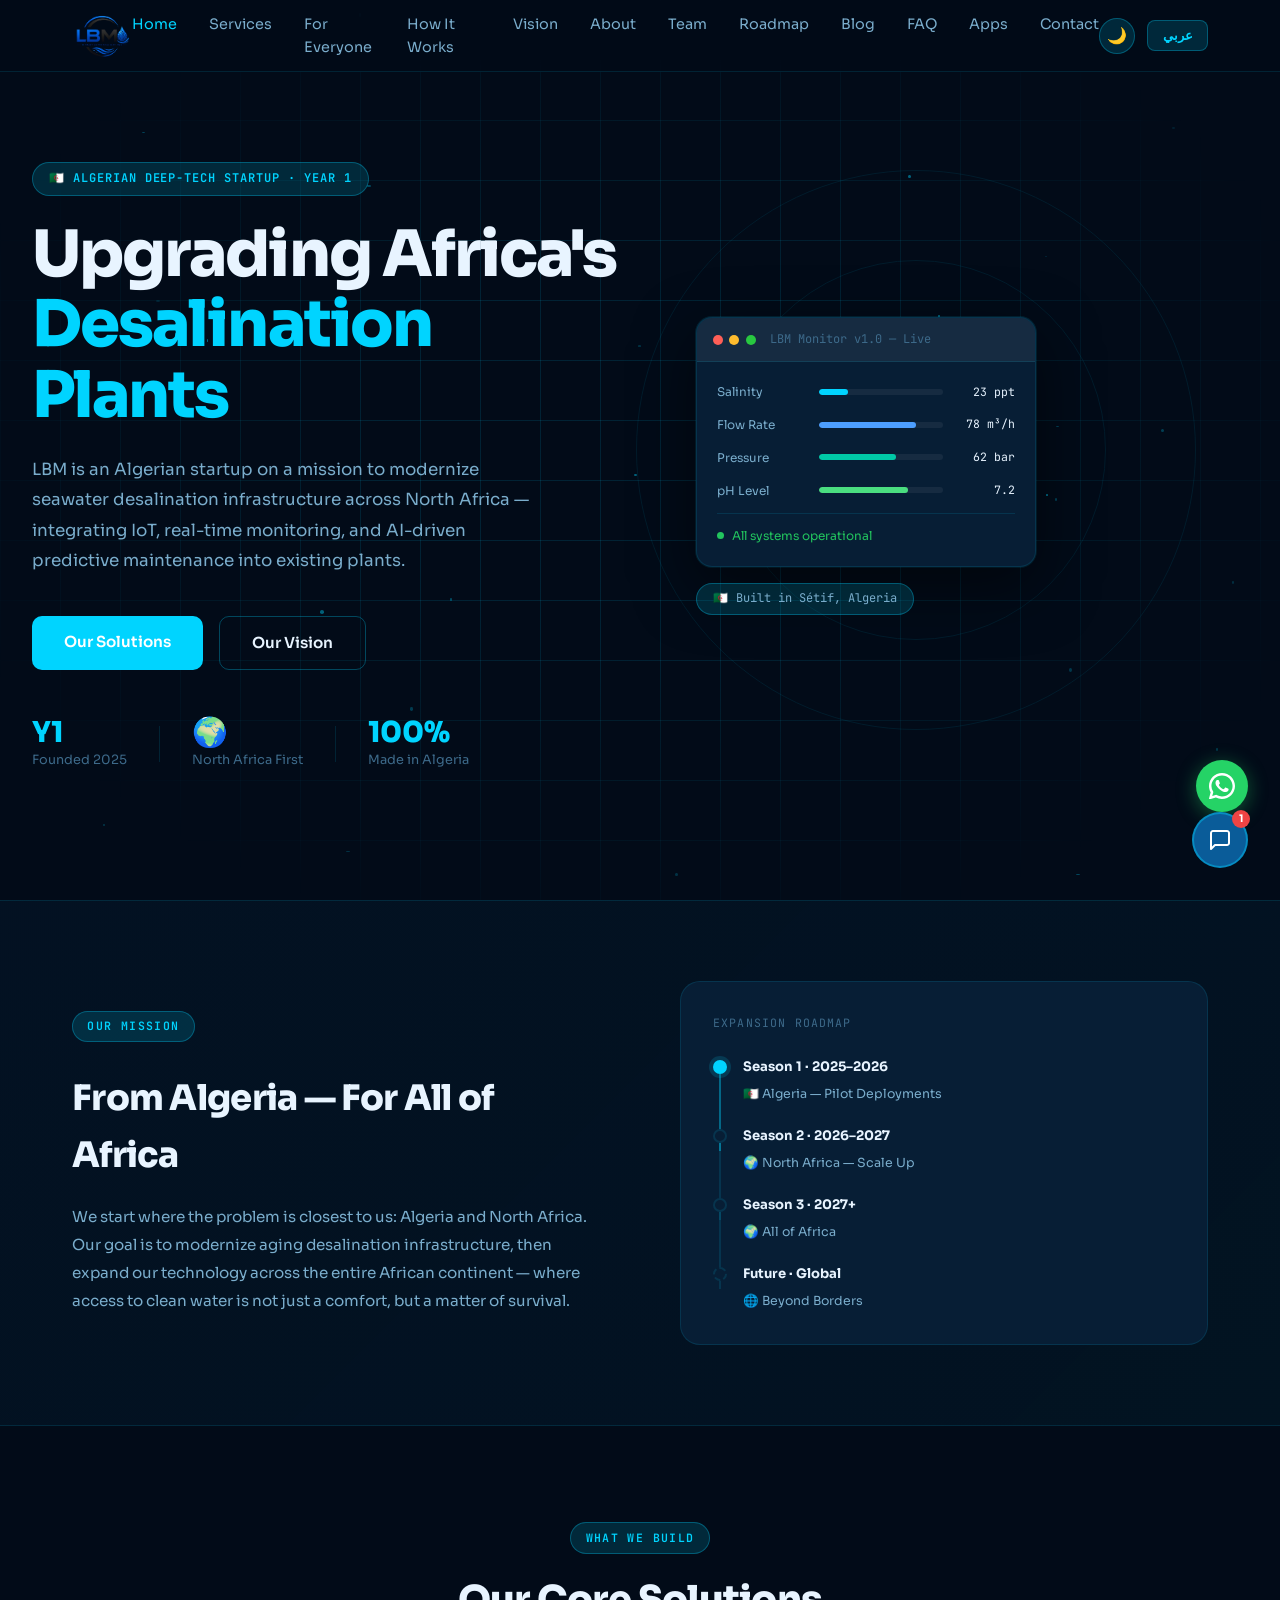
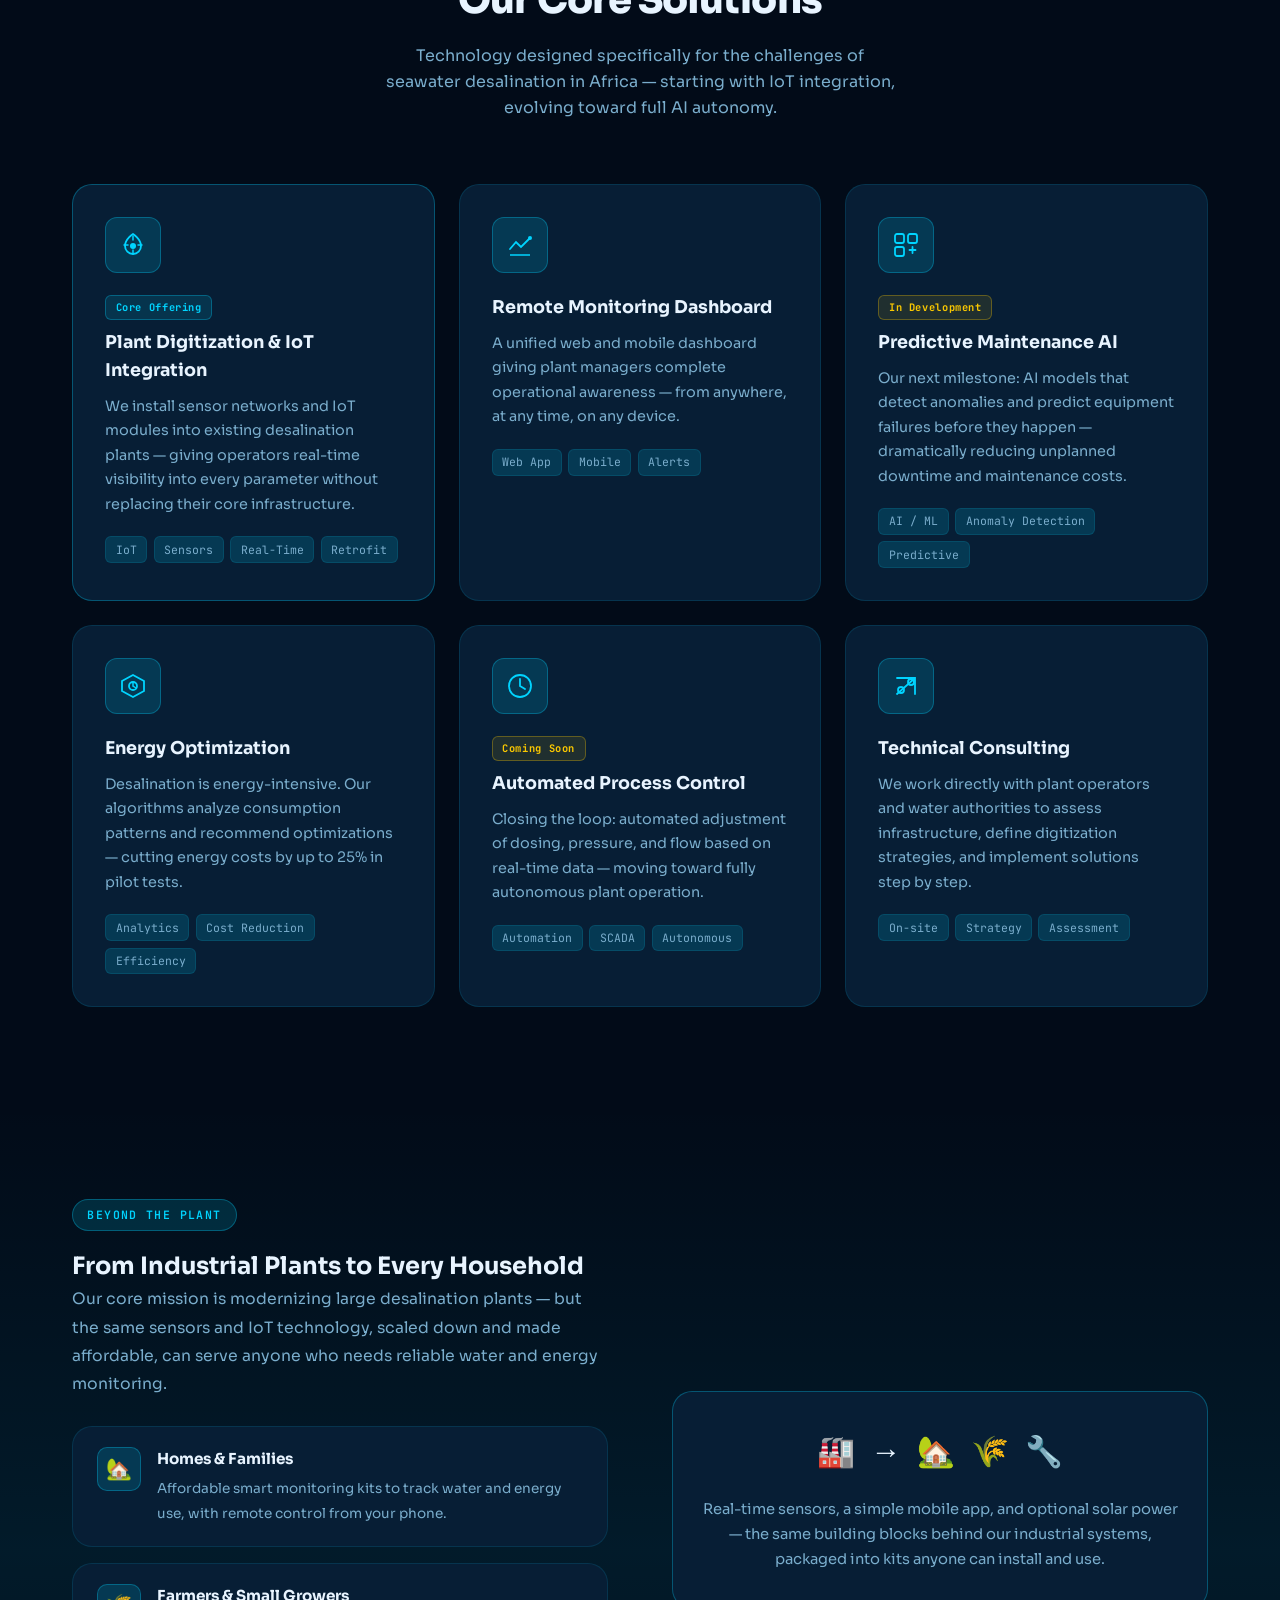
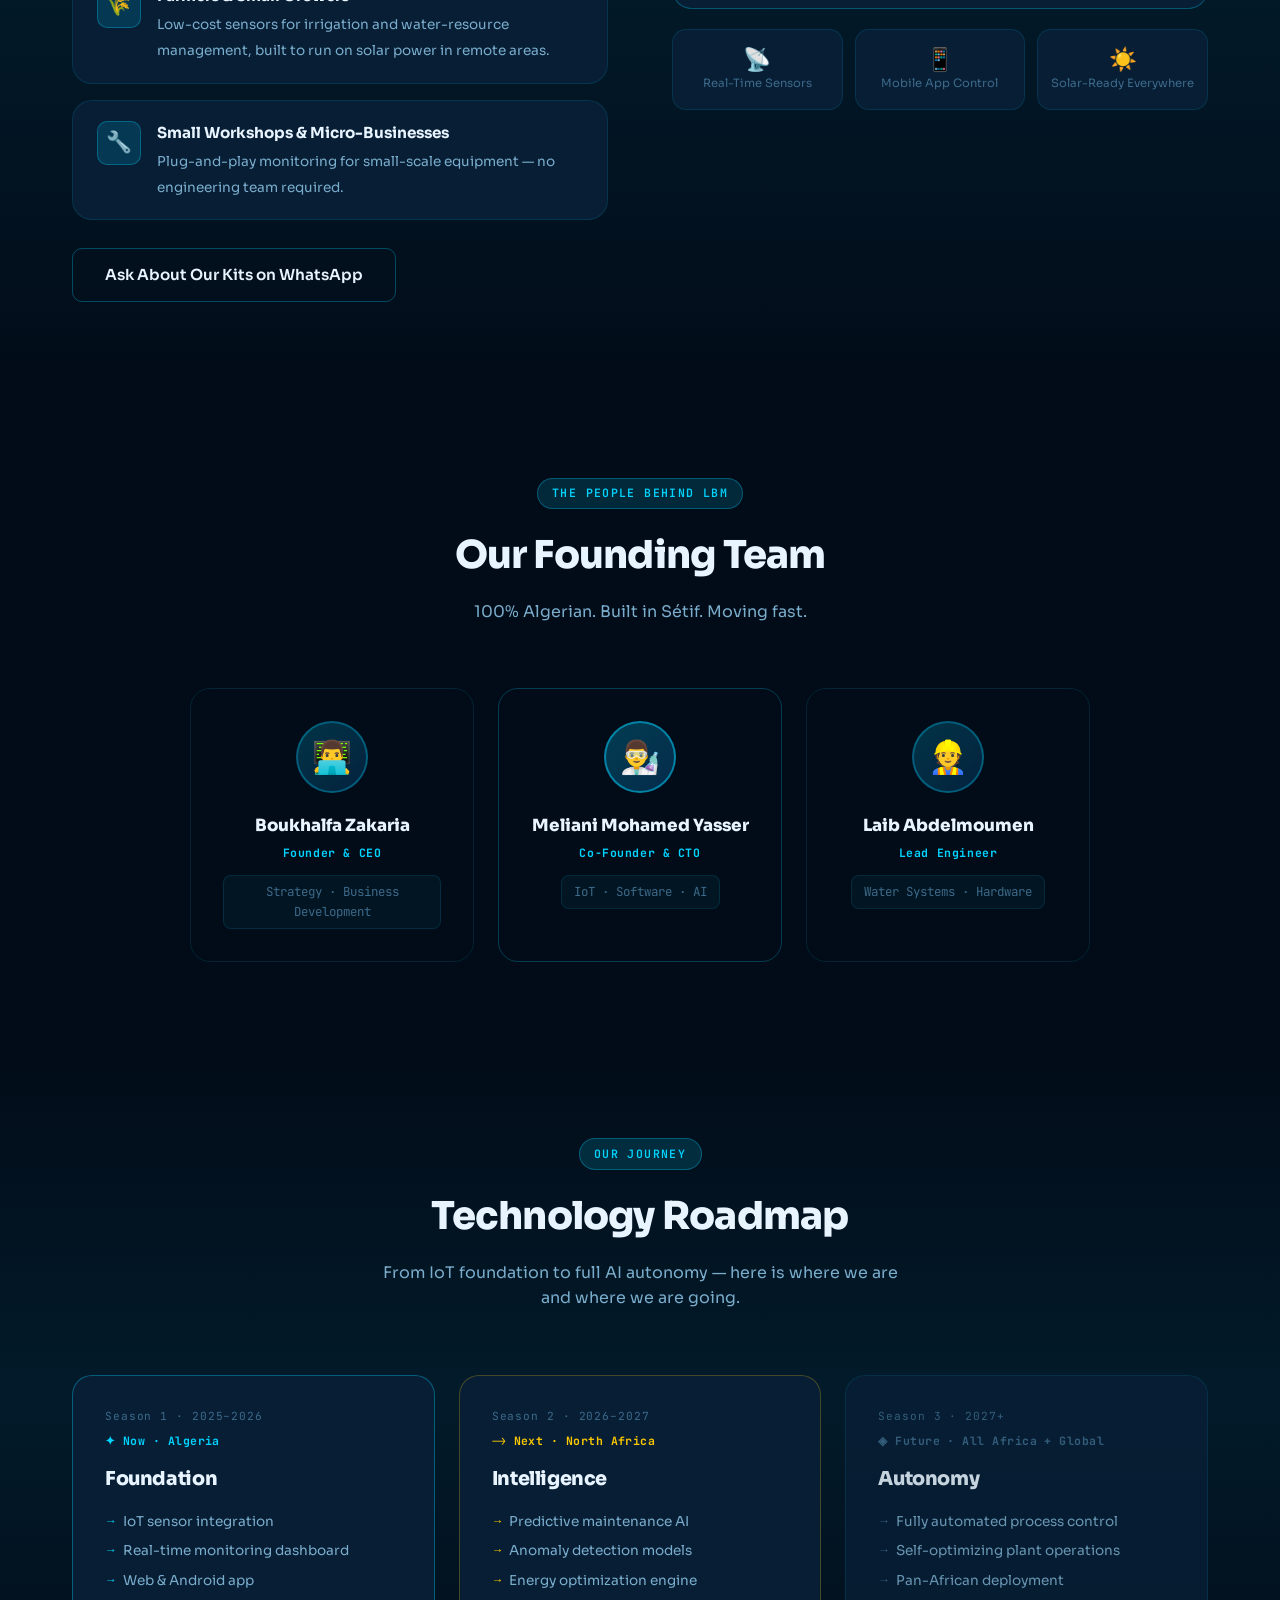
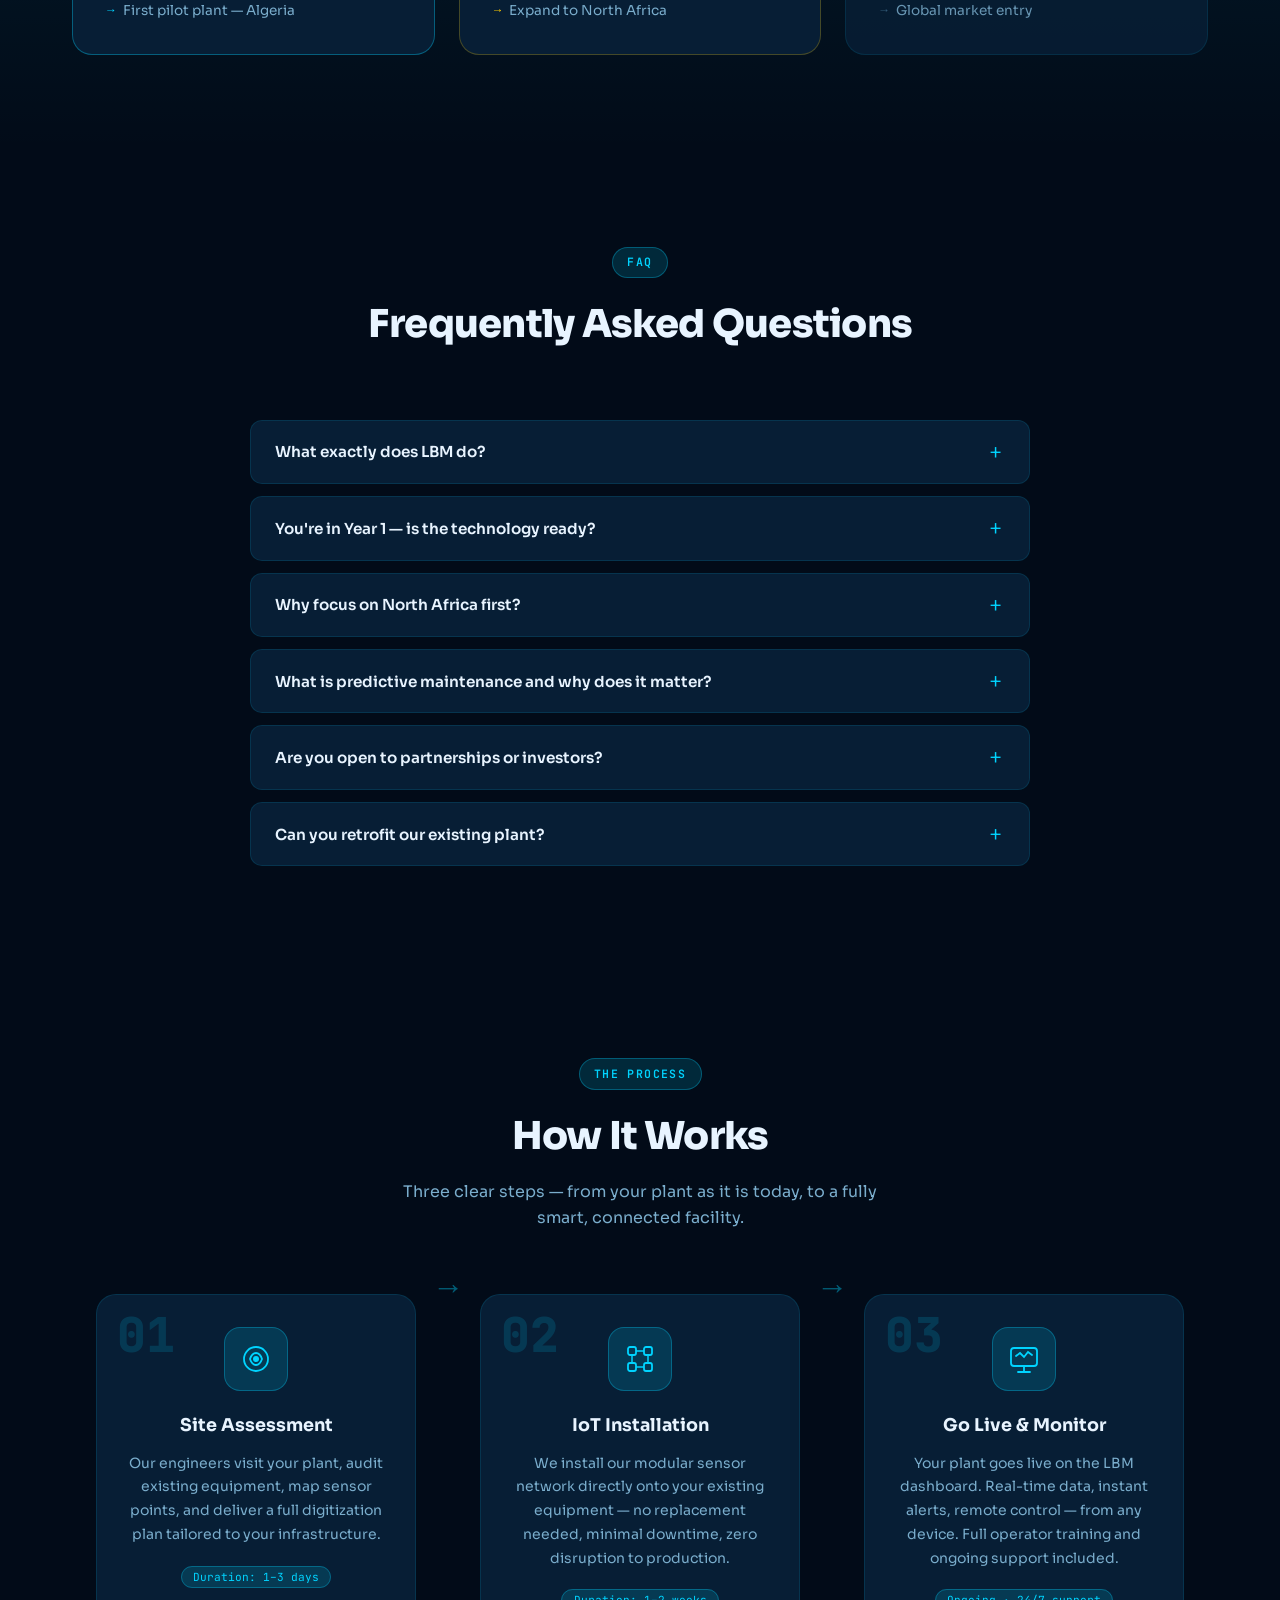
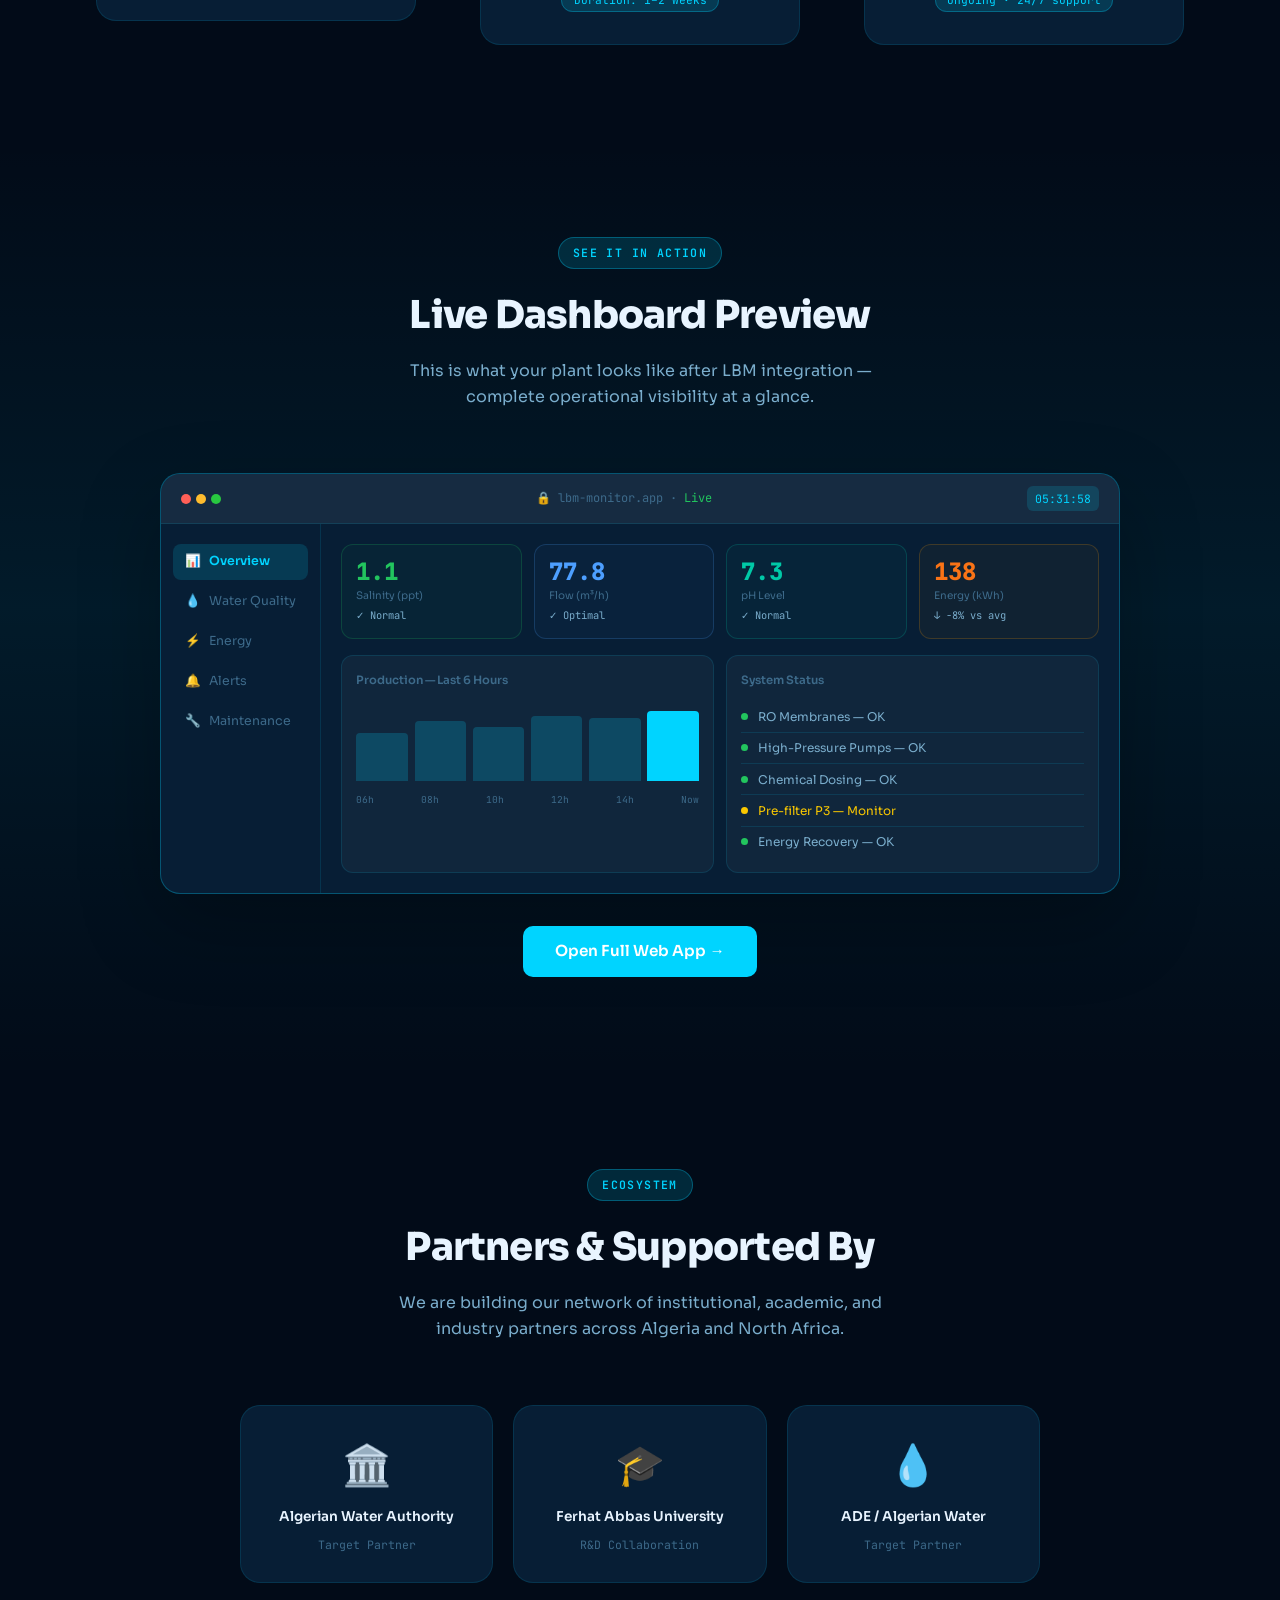
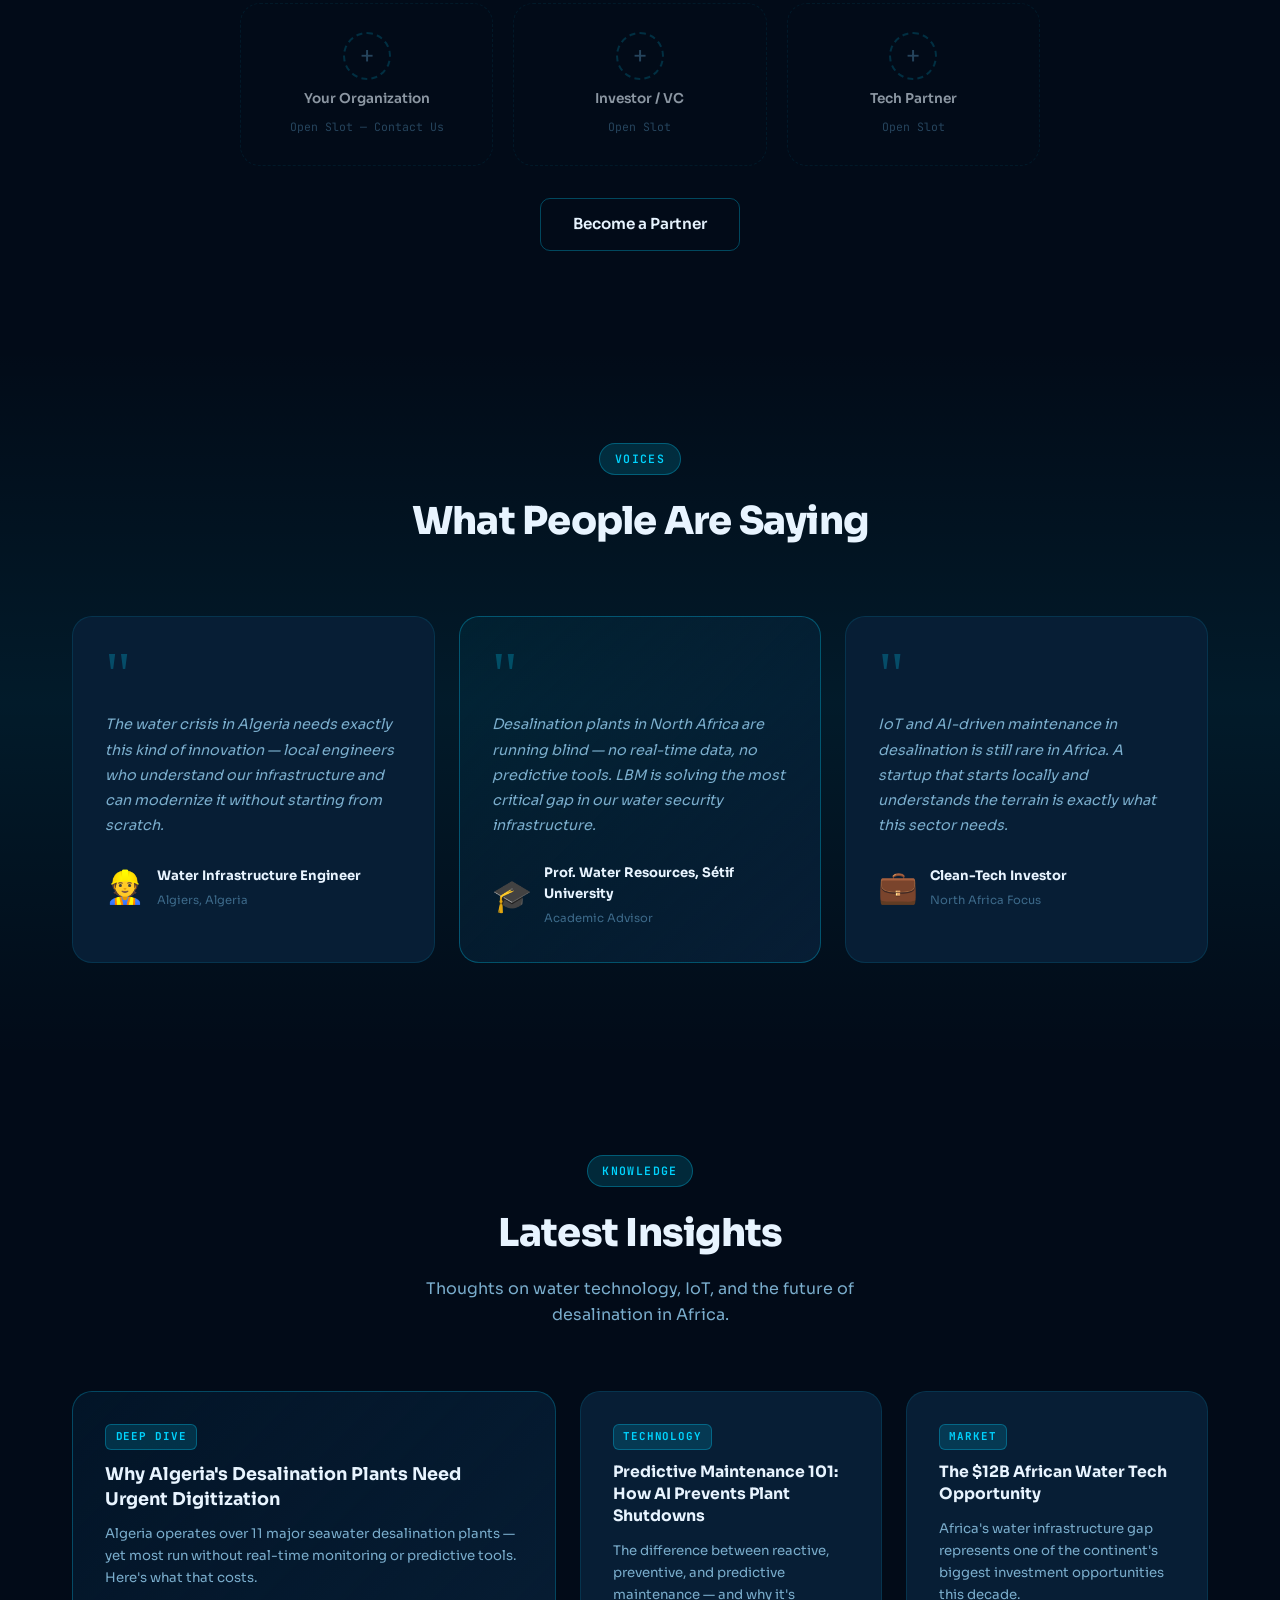
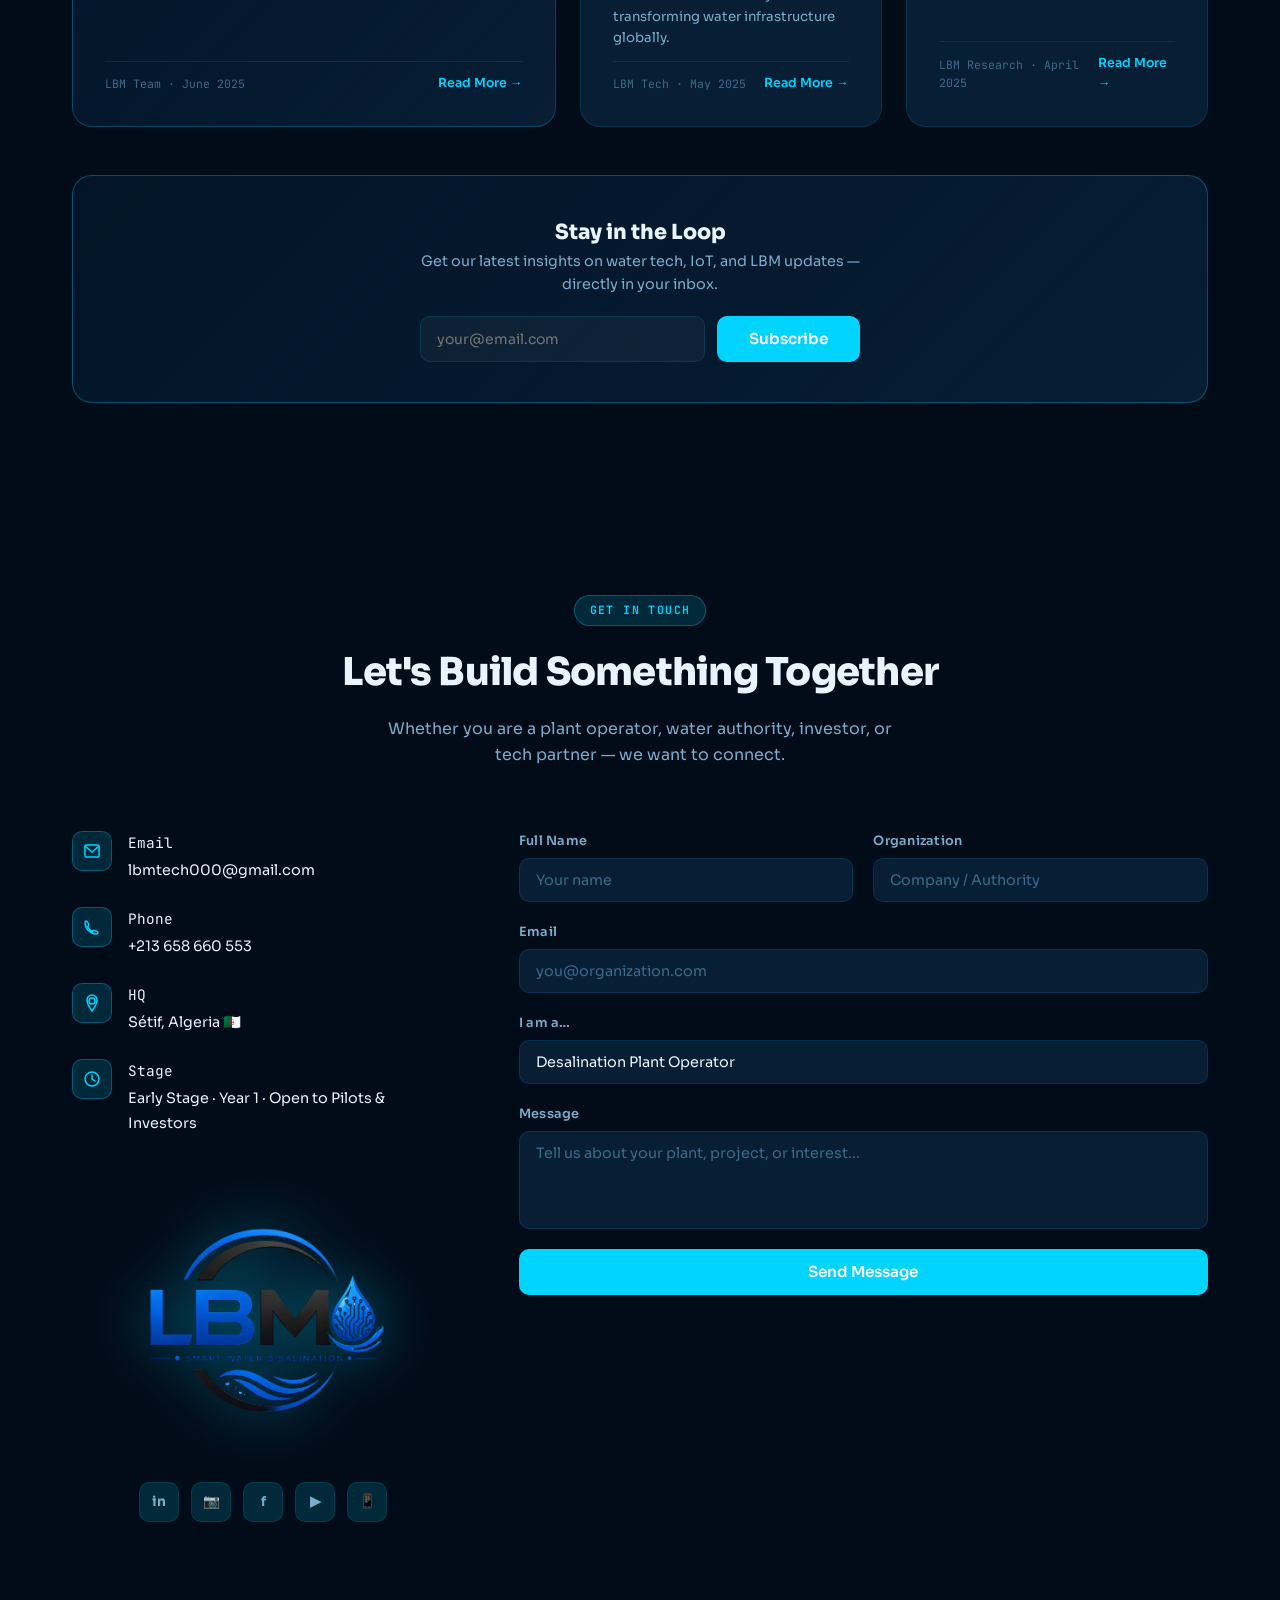
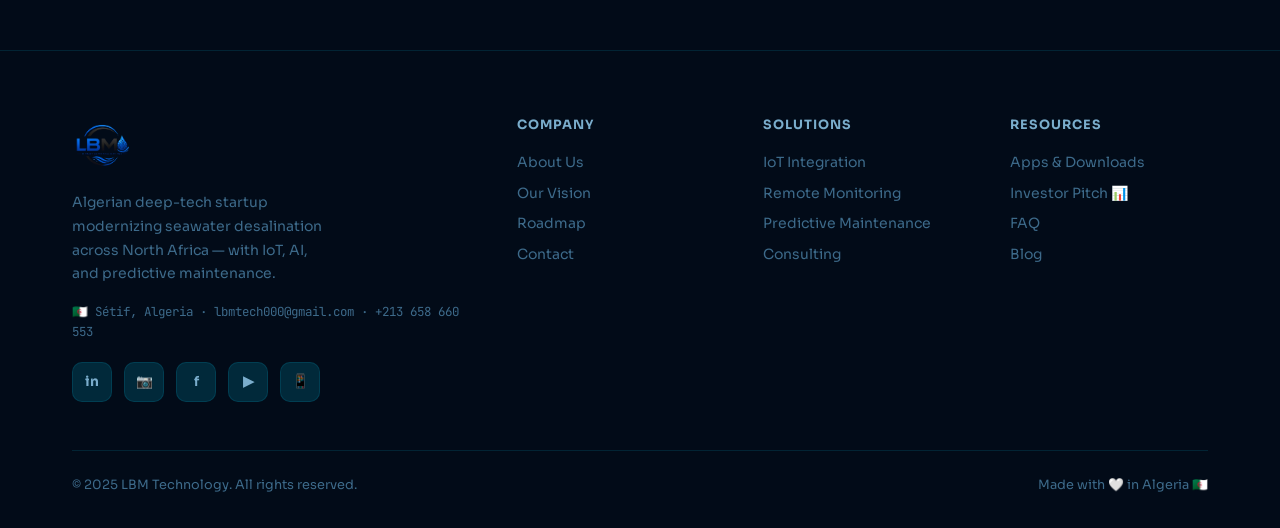
==== commit 77615900: "Add files via upload" ====
--- a/index.html
+++ b/index.html
@@ -9,16 +9,16 @@
   <meta property="og:title" content="LBM — Smart Desalination Technology · Algeria">
   <meta property="og:description" content="Algerian startup modernizing seawater desalination with IoT & AI. Targeting North Africa and beyond.">
   <meta property="og:type" content="website">
-  <meta property="og:image" content="https://lbm-tech-website.netlify.app/logo_lbm.png">
+  <meta property="og:image" content="https://lbm-tech.netlify.app/logo_lbm.png">
   <meta property="og:image:width" content="1200">
   <meta property="og:image:height" content="630">
   <meta property="og:image:alt" content="LBM Smart Water Desalination Logo">
-  <meta property="og:url" content="https://lbm-tech-website.netlify.app/">
+  <meta property="og:url" content="https://lbm-tech.netlify.app/">
   <meta property="og:site_name" content="LBM Technology">
   <meta name="twitter:card" content="summary_large_image">
   <meta name="twitter:title" content="LBM — Smart Desalination Technology · Algeria">
   <meta name="twitter:description" content="Algerian startup modernizing seawater desalination with IoT & AI. Targeting North Africa and beyond.">
-  <meta name="twitter:image" content="https://lbm-tech-website.netlify.app/logo_lbm.png">
+  <meta name="twitter:image" content="https://lbm-tech.netlify.app/logo_lbm.png">
   <title>LBM — Smart Desalination · Made in Algeria 🇩🇿</title>
   <link rel="icon" type="image/png" href="logo_lbm.png">
   <link rel="shortcut icon" type="image/png" href="logo_lbm.png">
